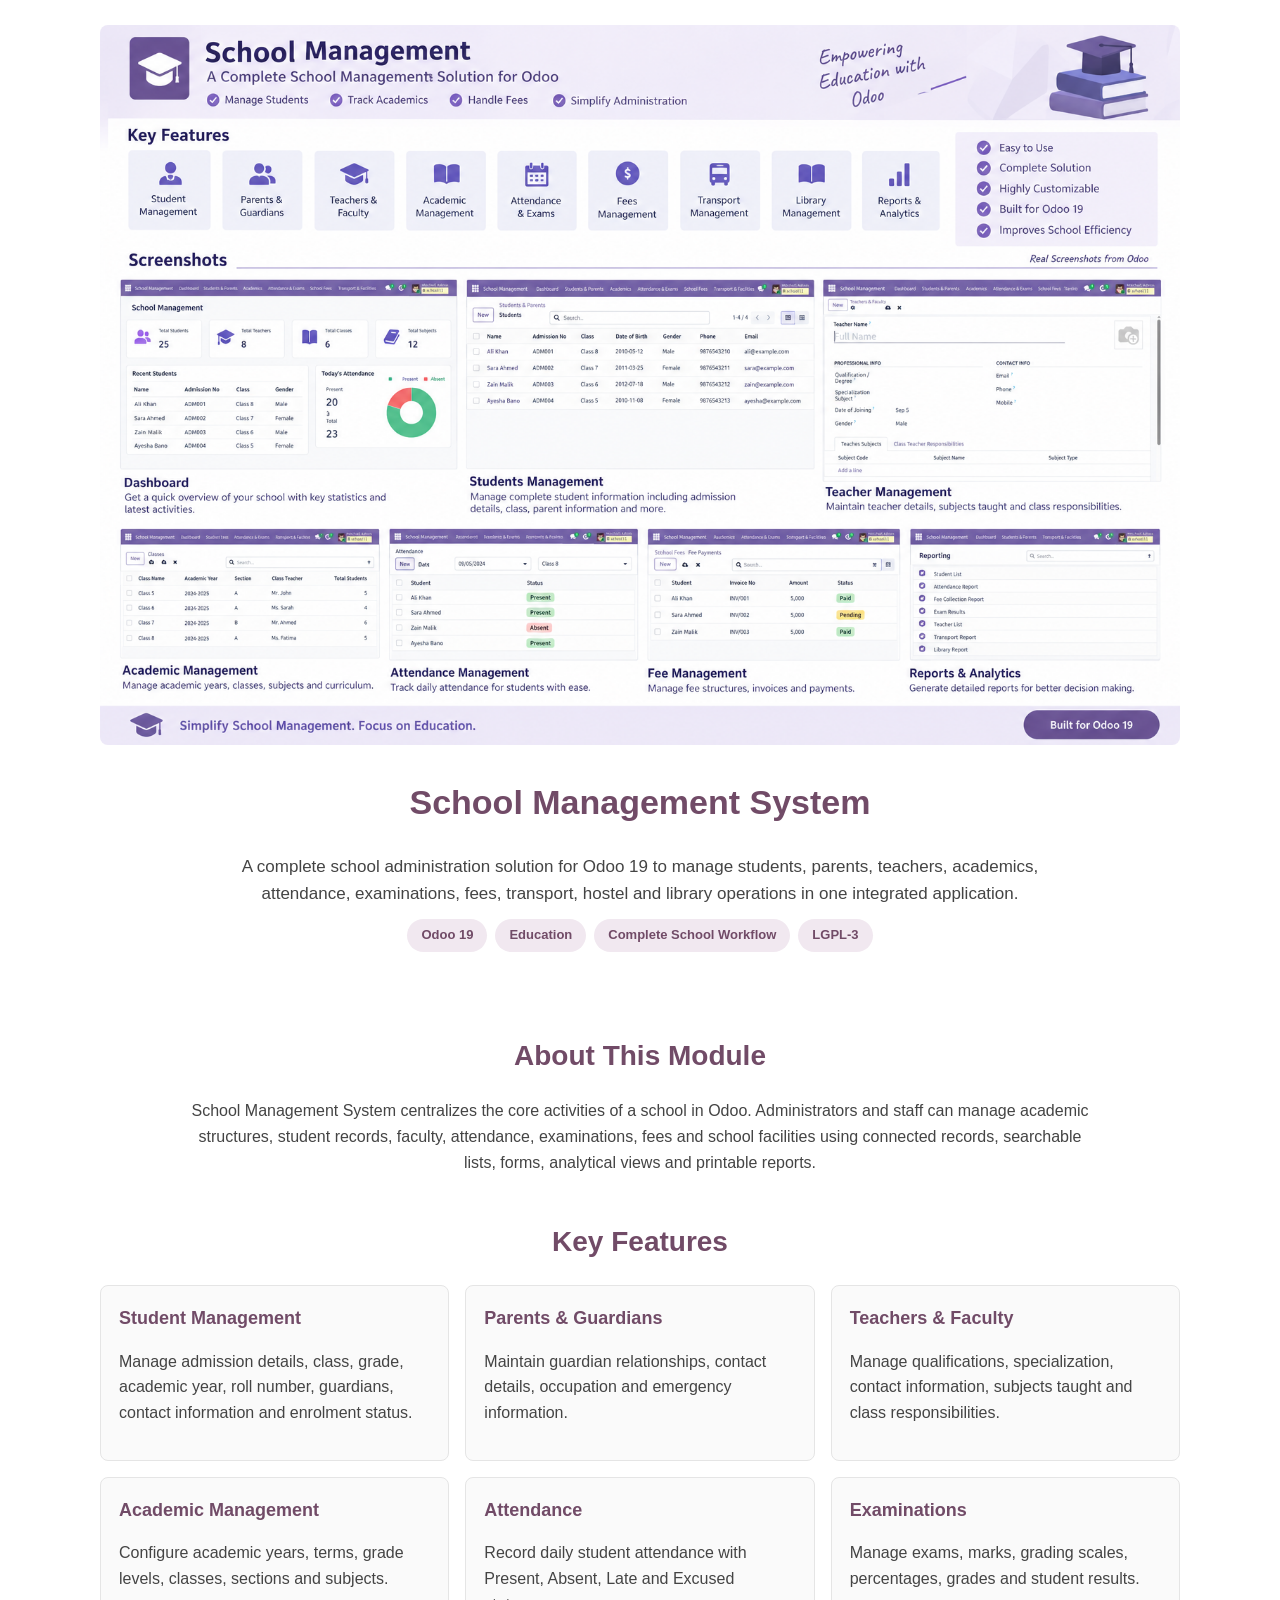
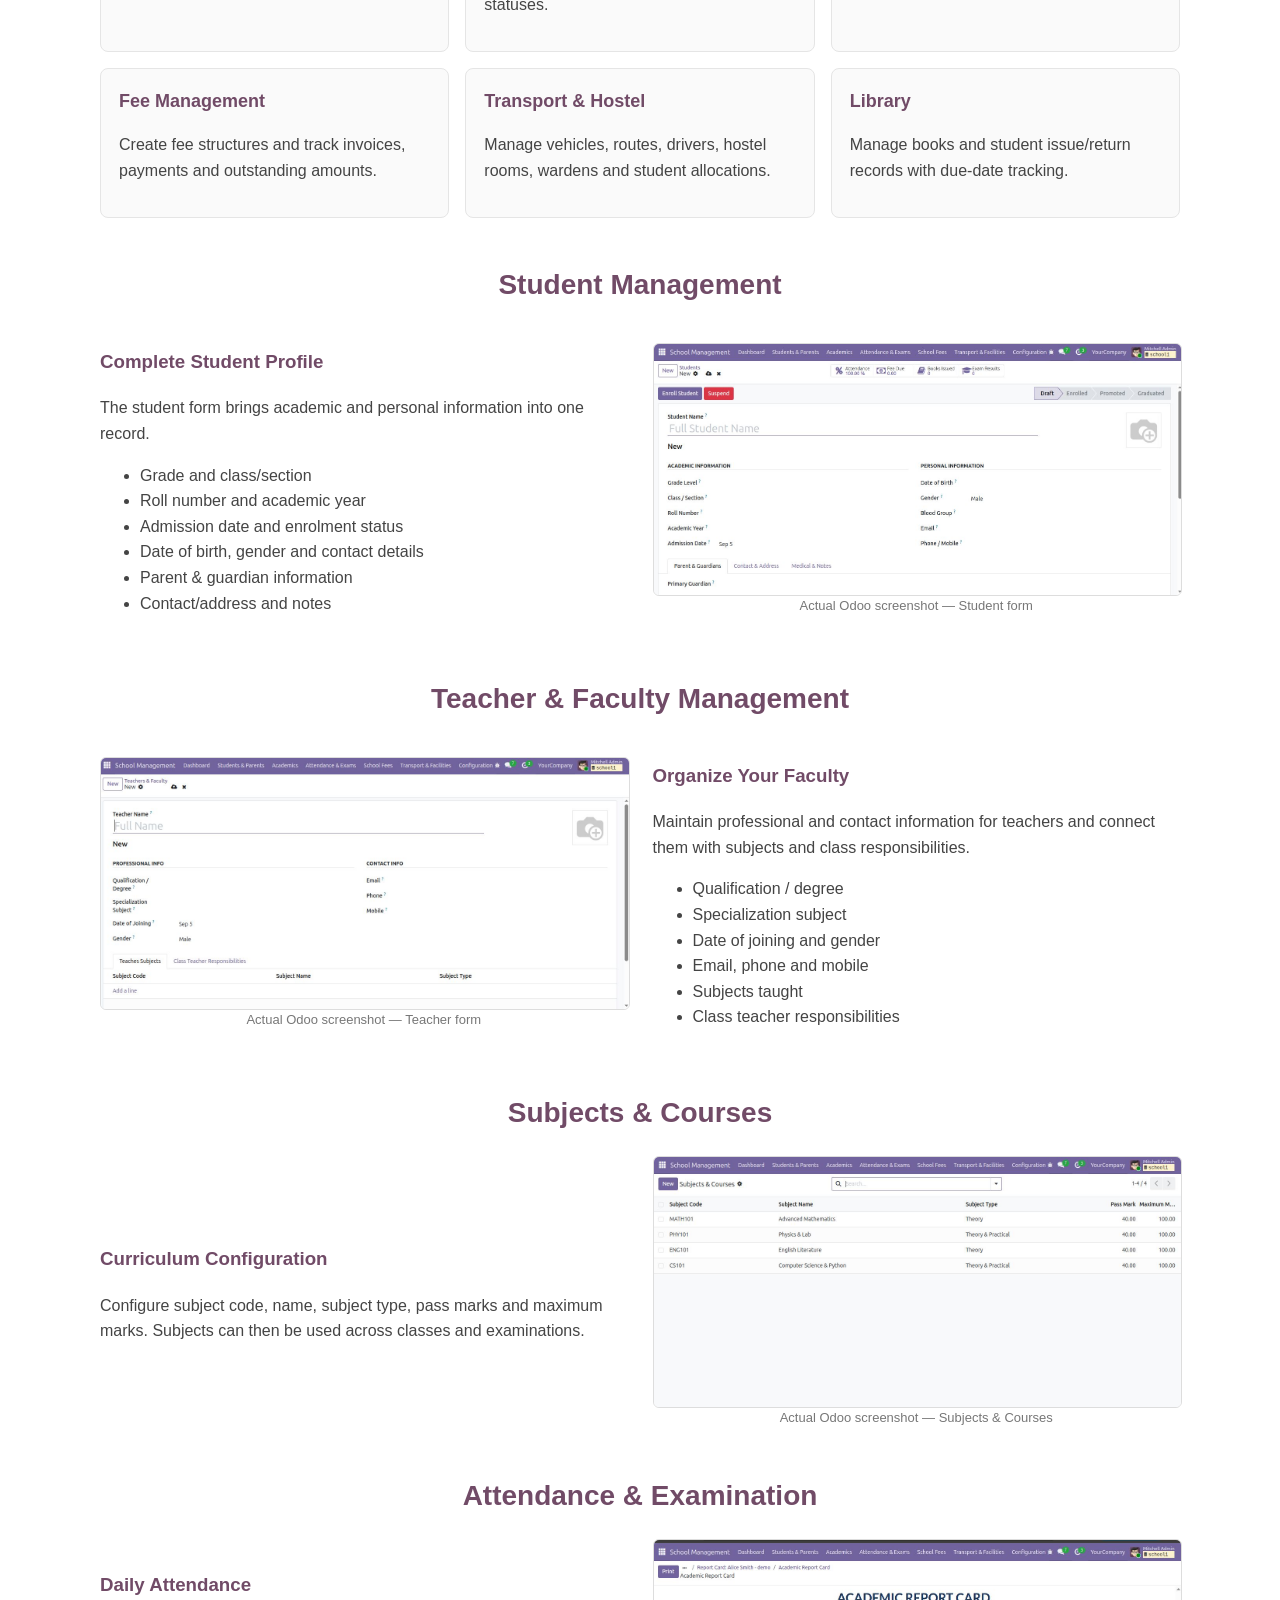
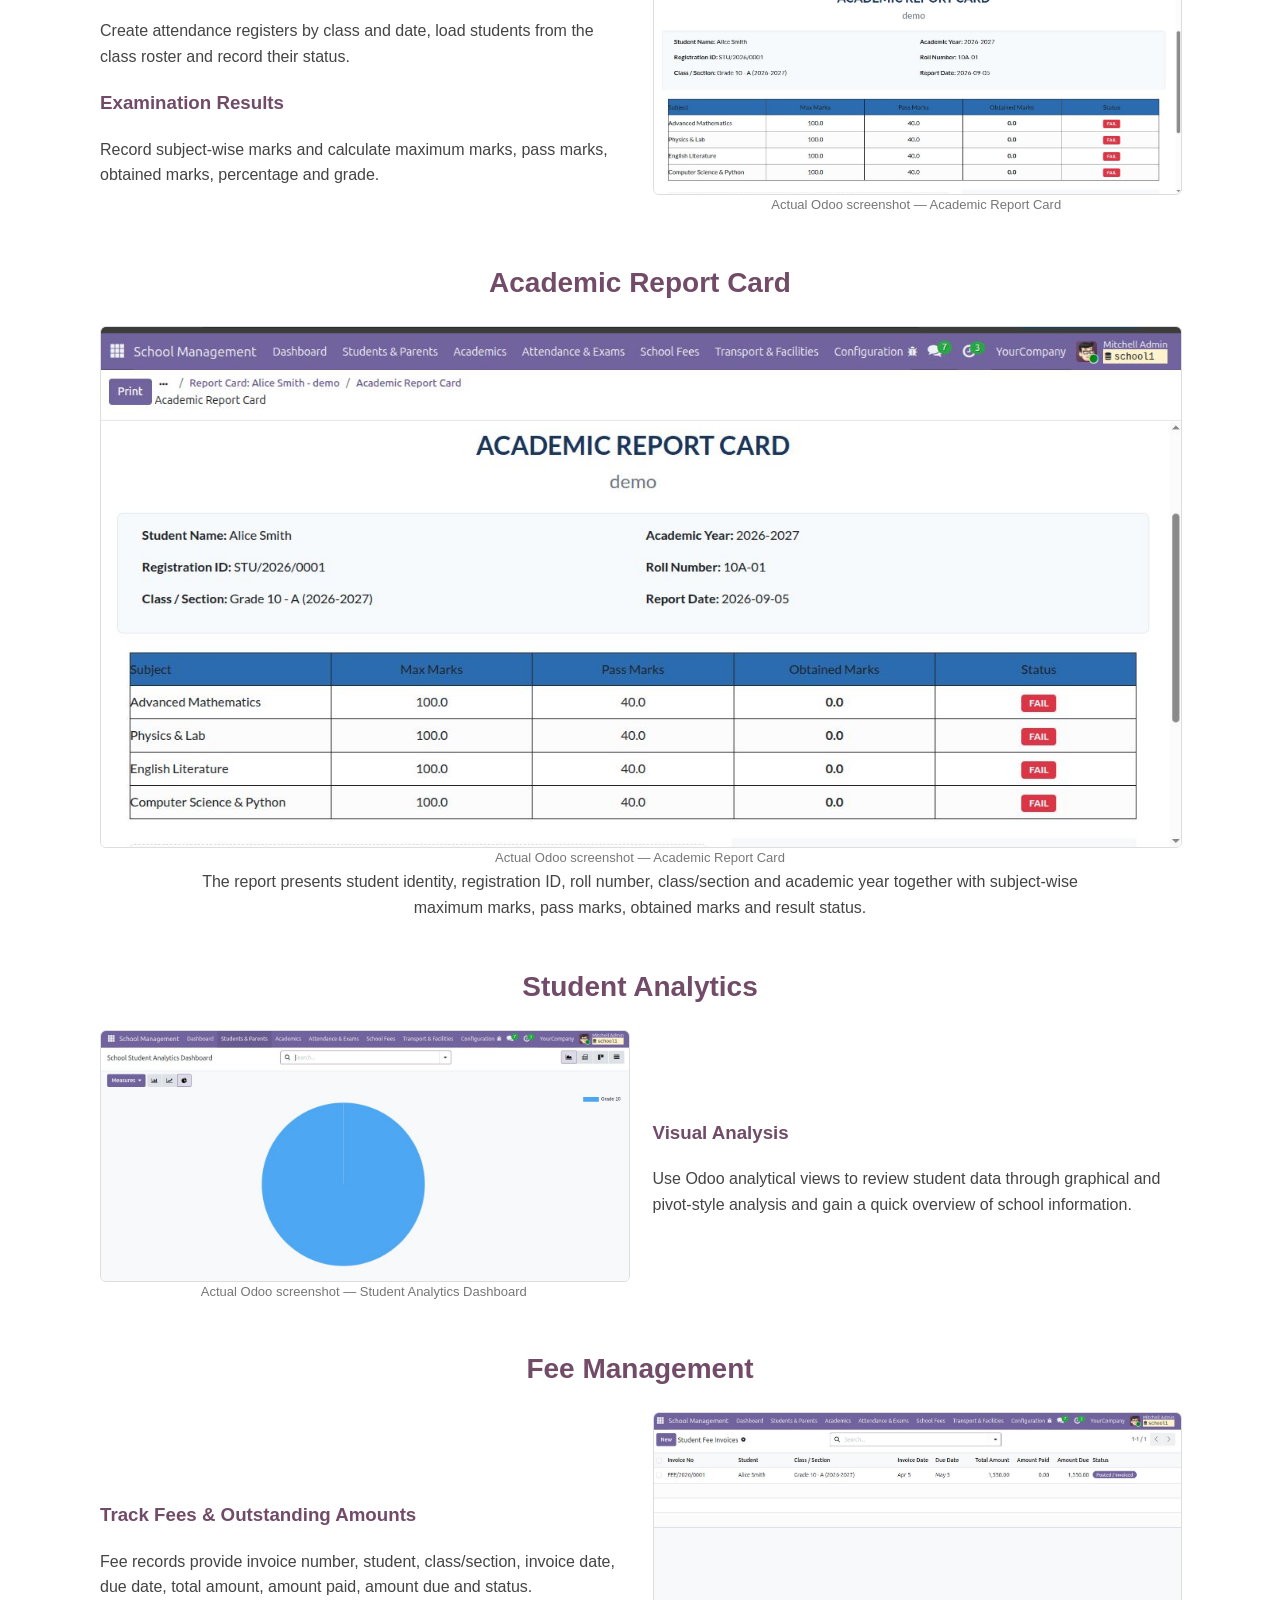
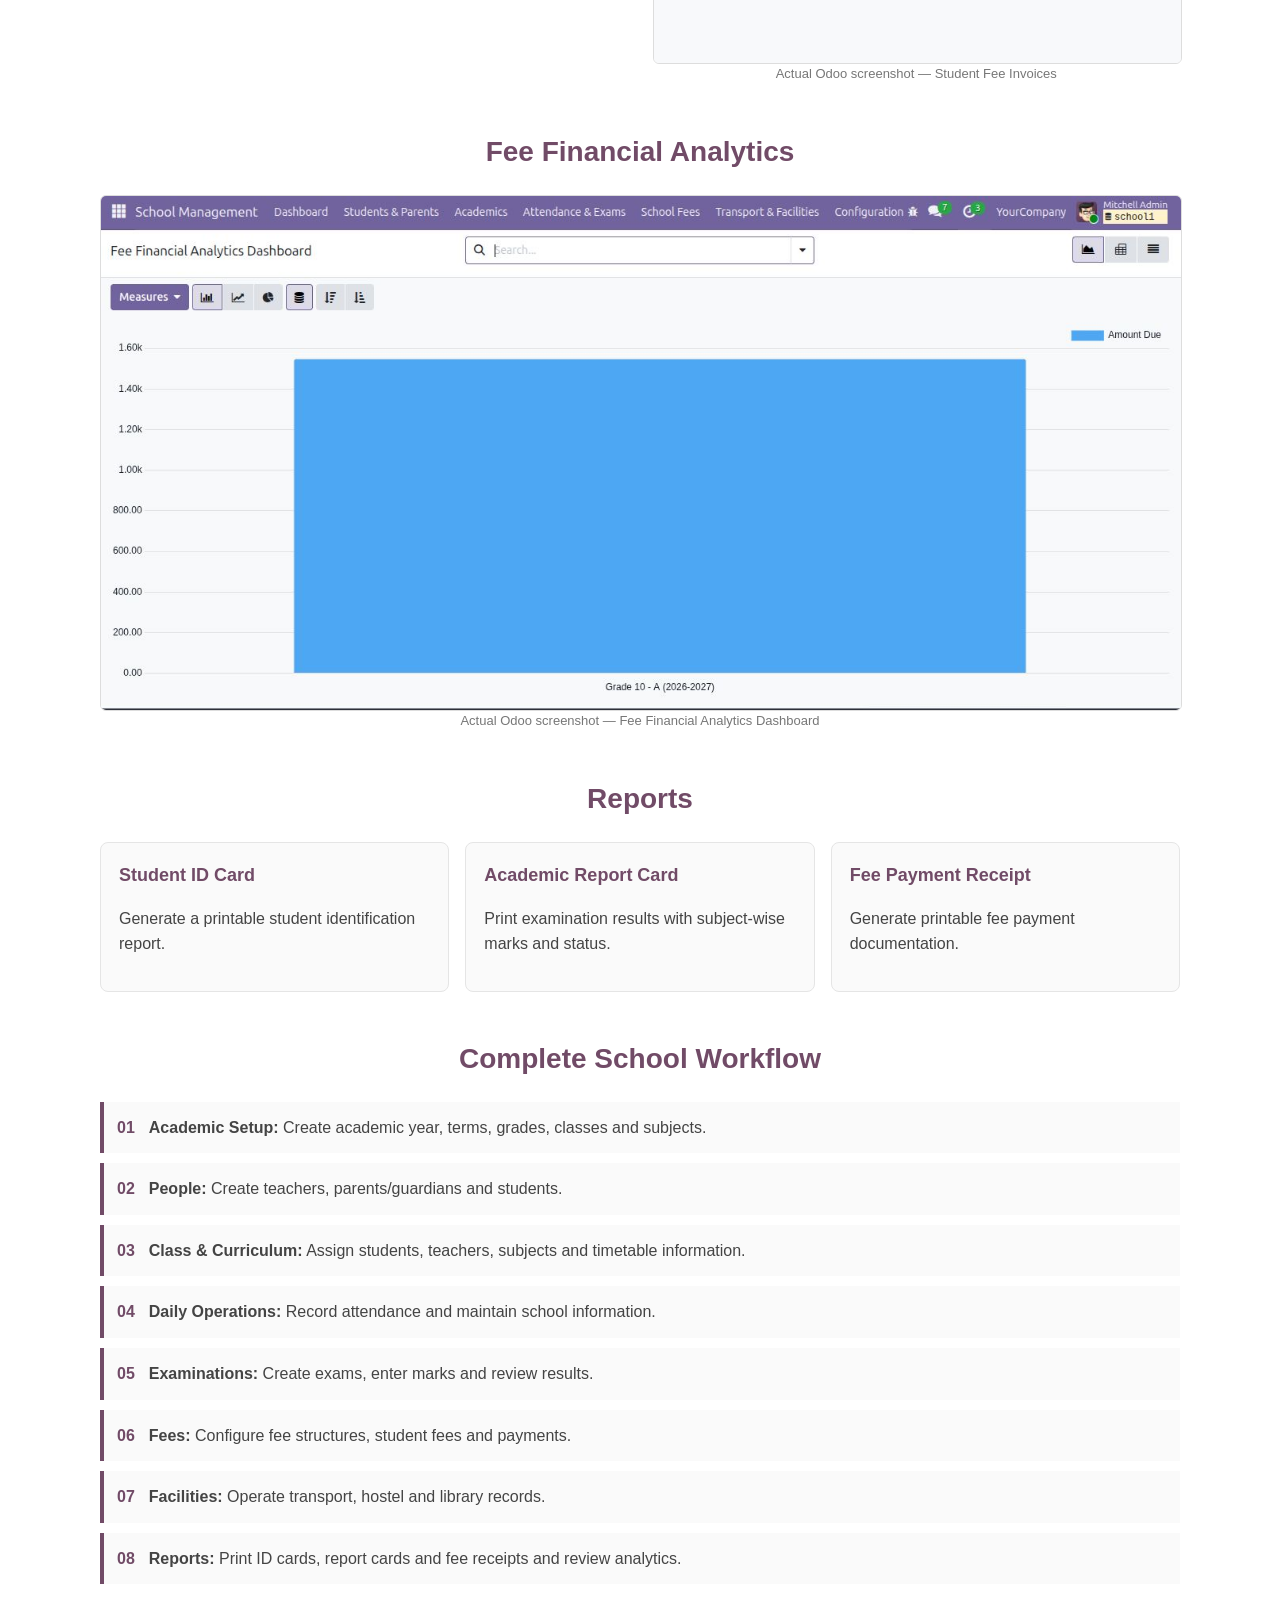
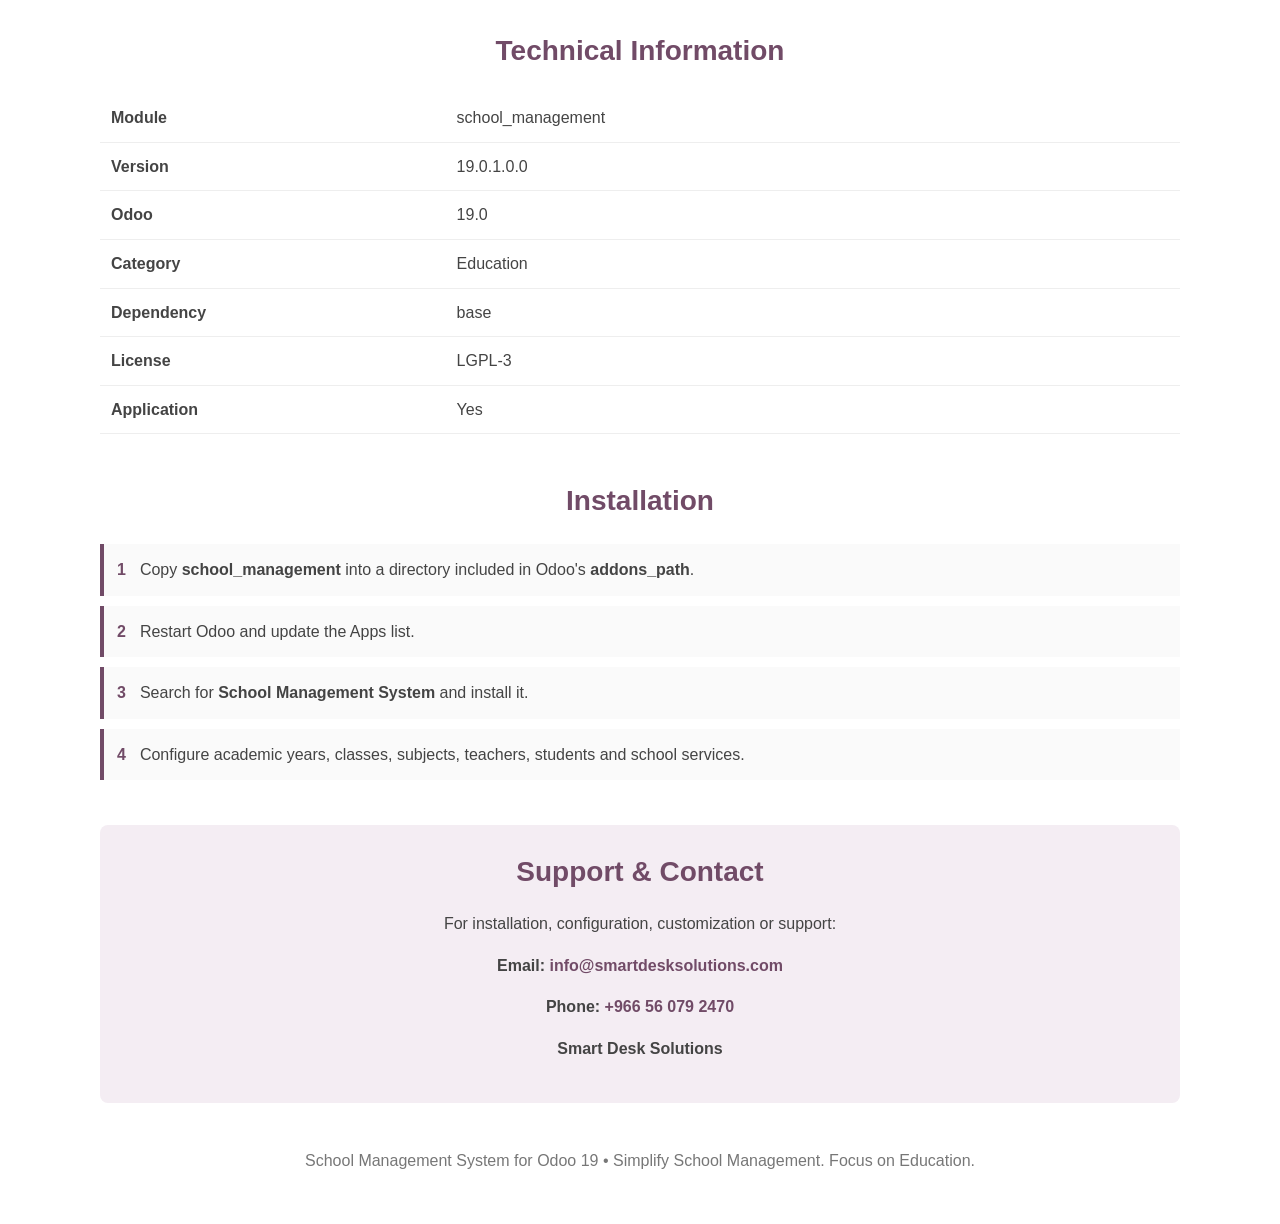
==== sds_school_management/static/description/index.html @ eb0928c5 "Add School Management module for Odoo 19" ====
<!DOCTYPE html>
<html>

<head>
    <meta charset="UTF-8">
    <meta name="viewport" content="width=device-width,initial-scale=1">
    <title>School Management System | Odoo 19</title>
    <style>
        body {
            margin: 0;
            background: #fff;
            color: #444;
            font-family: Arial, sans-serif;
            line-height: 1.6
        }

        .page {
            max-width: 1080px;
            margin: auto;
            padding: 0 18px
        }

        .hero {
            text-align: center;
            padding: 25px 0
        }

        .hero img {
            width: 100%;
            border-radius: 8px
        }

        .hero h1,
        h2,
        h3 {
            color: #714b67
        }

        .hero h1 {
            font-size: 34px
        }

        .hero p {
            font-size: 17px;
            max-width: 850px;
            margin: auto
        }

        .badge {
            display: inline-block;
            background: #f1e8f0;
            color: #714b67;
            padding: 6px 14px;
            border-radius: 20px;
            margin: 12px 4px;
            font-weight: bold;
            font-size: 13px
        }

        h2 {
            text-align: center;
            font-size: 28px;
            margin: 45px 0 20px
        }

        .intro {
            text-align: center;
            max-width: 900px;
            margin: auto
        }

        .grid {
            display: grid;
            grid-template-columns: repeat(3, 1fr);
            gap: 16px
        }

        .card {
            background: #fafafa;
            border: 1px solid #e5e5e5;
            border-radius: 8px;
            padding: 18px
        }

        .card h3 {
            font-size: 18px;
            margin: 0 0 6px
        }

        .two {
            display: grid;
            grid-template-columns: 1fr 1fr;
            gap: 25px;
            align-items: center
        }

        .shot {
            width: 100%;
            border: 1px solid #ddd;
            border-radius: 6px;
            display: block
        }

        .caption {
            text-align: center;
            color: #777;
            font-size: 13px
        }

        .step {
            display: flex;
            gap: 14px;
            background: #fafafa;
            border-left: 4px solid #714b67;
            padding: 13px;
            margin: 10px 0
        }

        .num {
            color: #714b67;
            font-weight: bold
        }

        table {
            width: 100%;
            border-collapse: collapse
        }

        td {
            padding: 11px;
            border-bottom: 1px solid #eee
        }

        td:first-child {
            font-weight: bold;
            width: 32%
        }

        .contact {
            background: #f4edf3;
            text-align: center;
            border-radius: 8px;
            padding: 25px;
            margin: 45px 0
        }

        .contact a {
            color: #714b67;
            font-weight: bold;
            text-decoration: none
        }

        @media(max-width:750px) {

            .grid,
            .two {
                grid-template-columns: 1fr
            }
        }
    </style>
</head>

<body>
    <div class="page">

        <div class="hero">
            <img src="banner.png" alt="School Management System">
            <h1>School Management System</h1>
            <p>A complete school administration solution for Odoo 19 to manage students, parents, teachers, academics,
                attendance, examinations, fees, transport, hostel and library operations in one integrated application.
            </p>
            <span class="badge">Odoo 19</span><span class="badge">Education</span><span class="badge">Complete School
                Workflow</span><span class="badge">LGPL-3</span>
        </div>

        <h2>About This Module</h2>
        <p class="intro">School Management System centralizes the core activities of a school in Odoo. Administrators
            and staff can manage academic structures, student records, faculty, attendance, examinations, fees and
            school facilities using connected records, searchable lists, forms, analytical views and printable reports.
        </p>

        <h2>Key Features</h2>
        <div class="grid">
            <div class="card">
                <h3>Student Management</h3>
                <p>Manage admission details, class, grade, academic year, roll number, guardians, contact information
                    and enrolment status.</p>
            </div>
            <div class="card">
                <h3>Parents & Guardians</h3>
                <p>Maintain guardian relationships, contact details, occupation and emergency information.</p>
            </div>
            <div class="card">
                <h3>Teachers & Faculty</h3>
                <p>Manage qualifications, specialization, contact information, subjects taught and class
                    responsibilities.</p>
            </div>
            <div class="card">
                <h3>Academic Management</h3>
                <p>Configure academic years, terms, grade levels, classes, sections and subjects.</p>
            </div>
            <div class="card">
                <h3>Attendance</h3>
                <p>Record daily student attendance with Present, Absent, Late and Excused statuses.</p>
            </div>
            <div class="card">
                <h3>Examinations</h3>
                <p>Manage exams, marks, grading scales, percentages, grades and student results.</p>
            </div>
            <div class="card">
                <h3>Fee Management</h3>
                <p>Create fee structures and track invoices, payments and outstanding amounts.</p>
            </div>
            <div class="card">
                <h3>Transport & Hostel</h3>
                <p>Manage vehicles, routes, drivers, hostel rooms, wardens and student allocations.</p>
            </div>
            <div class="card">
                <h3>Library</h3>
                <p>Manage books and student issue/return records with due-date tracking.</p>
            </div>
        </div>

        <h2>Student Management</h2>
        <div class="two">
            <div>
                <h3>Complete Student Profile</h3>
                <p>The student form brings academic and personal information into one record.</p>
                <ul>
                    <li>Grade and class/section</li>
                    <li>Roll number and academic year</li>
                    <li>Admission date and enrolment status</li>
                    <li>Date of birth, gender and contact details</li>
                    <li>Parent & guardian information</li>
                    <li>Contact/address and notes</li>
                </ul>
            </div>
            <div><img class="shot" src="images/student_form.png">
                <div class="caption">Actual Odoo screenshot — Student form</div>
            </div>
        </div>

        <h2>Teacher & Faculty Management</h2>
        <div class="two">
            <div><img class="shot" src="images/teacher_form.png">
                <div class="caption">Actual Odoo screenshot — Teacher form</div>
            </div>
            <div>
                <h3>Organize Your Faculty</h3>
                <p>Maintain professional and contact information for teachers and connect them with subjects and class
                    responsibilities.</p>
                <ul>
                    <li>Qualification / degree</li>
                    <li>Specialization subject</li>
                    <li>Date of joining and gender</li>
                    <li>Email, phone and mobile</li>
                    <li>Subjects taught</li>
                    <li>Class teacher responsibilities</li>
                </ul>
            </div>
        </div>

        <h2>Subjects & Courses</h2>
        <div class="two">
            <div>
                <h3>Curriculum Configuration</h3>
                <p>Configure subject code, name, subject type, pass marks and maximum marks. Subjects can then be used
                    across classes and examinations.</p>
            </div>
            <div><img class="shot" src="images/subjects.png">
                <div class="caption">Actual Odoo screenshot — Subjects & Courses</div>
            </div>
        </div>

        <h2>Attendance & Examination</h2>
        <div class="two">
            <div>
                <h3>Daily Attendance</h3>
                <p>Create attendance registers by class and date, load students from the class roster and record their
                    status.</p>
                <h3>Examination Results</h3>
                <p>Record subject-wise marks and calculate maximum marks, pass marks, obtained marks, percentage and
                    grade.</p>
            </div>
            <div><img class="shot" src="images/academic_report.png">
                <div class="caption">Actual Odoo screenshot — Academic Report Card</div>
            </div>
        </div>

        <h2>Academic Report Card</h2><img class="shot" src="images/report_card.png">
        <div class="caption">Actual Odoo screenshot — Academic Report Card</div>
        <p class="intro">The report presents student identity, registration ID, roll number, class/section and academic
            year together with subject-wise maximum marks, pass marks, obtained marks and result status.</p>

        <h2>Student Analytics</h2>
        <div class="two">
            <div><img class="shot" src="images/analytics.png">
                <div class="caption">Actual Odoo screenshot — Student Analytics Dashboard</div>
            </div>
            <div>
                <h3>Visual Analysis</h3>
                <p>Use Odoo analytical views to review student data through graphical and pivot-style analysis and gain
                    a quick overview of school information.</p>
            </div>
        </div>

        <h2>Fee Management</h2>
        <div class="two">
            <div>
                <h3>Track Fees & Outstanding Amounts</h3>
                <p>Fee records provide invoice number, student, class/section, invoice date, due date, total amount,
                    amount paid, amount due and status.</p>
            </div>
            <div><img class="shot" src="images/fee_statement.png">
                <div class="caption">Actual Odoo screenshot — Student Fee Invoices</div>
            </div>
        </div>

        <h2>Fee Financial Analytics</h2><img class="shot" src="images/fee_dashboard.png">
        <div class="caption">Actual Odoo screenshot — Fee Financial Analytics Dashboard</div>

        <h2>Reports</h2>
        <div class="grid">
            <div class="card">
                <h3>Student ID Card</h3>
                <p>Generate a printable student identification report.</p>
            </div>
            <div class="card">
                <h3>Academic Report Card</h3>
                <p>Print examination results with subject-wise marks and status.</p>
            </div>
            <div class="card">
                <h3>Fee Payment Receipt</h3>
                <p>Generate printable fee payment documentation.</p>
            </div>
        </div>

        <h2>Complete School Workflow</h2>
        <div class="step"><span class="num">01</span>
            <div><b>Academic Setup:</b> Create academic year, terms, grades, classes and subjects.</div>
        </div>
        <div class="step"><span class="num">02</span>
            <div><b>People:</b> Create teachers, parents/guardians and students.</div>
        </div>
        <div class="step"><span class="num">03</span>
            <div><b>Class & Curriculum:</b> Assign students, teachers, subjects and timetable information.</div>
        </div>
        <div class="step"><span class="num">04</span>
            <div><b>Daily Operations:</b> Record attendance and maintain school information.</div>
        </div>
        <div class="step"><span class="num">05</span>
            <div><b>Examinations:</b> Create exams, enter marks and review results.</div>
        </div>
        <div class="step"><span class="num">06</span>
            <div><b>Fees:</b> Configure fee structures, student fees and payments.</div>
        </div>
        <div class="step"><span class="num">07</span>
            <div><b>Facilities:</b> Operate transport, hostel and library records.</div>
        </div>
        <div class="step"><span class="num">08</span>
            <div><b>Reports:</b> Print ID cards, report cards and fee receipts and review analytics.</div>
        </div>

        <h2>Technical Information</h2>
        <table>
            <tr>
                <td>Module</td>
                <td>school_management</td>
            </tr>
            <tr>
                <td>Version</td>
                <td>19.0.1.0.0</td>
            </tr>
            <tr>
                <td>Odoo</td>
                <td>19.0</td>
            </tr>
            <tr>
                <td>Category</td>
                <td>Education</td>
            </tr>
            <tr>
                <td>Dependency</td>
                <td>base</td>
            </tr>
            <tr>
                <td>License</td>
                <td>LGPL-3</td>
            </tr>
            <tr>
                <td>Application</td>
                <td>Yes</td>
            </tr>
        </table>

        <h2>Installation</h2>
        <div class="step"><span class="num">1</span>
            <div>Copy <b>school_management</b> into a directory included in Odoo's <b>addons_path</b>.</div>
        </div>
        <div class="step"><span class="num">2</span>
            <div>Restart Odoo and update the Apps list.</div>
        </div>
        <div class="step"><span class="num">3</span>
            <div>Search for <b>School Management System</b> and install it.</div>
        </div>
        <div class="step"><span class="num">4</span>
            <div>Configure academic years, classes, subjects, teachers, students and school services.</div>
        </div>

        <div class="contact">
            <h2 style="margin:0 0 10px">Support & Contact</h2>
            <p>For installation, configuration, customization or support:</p>
            <p><b>Email:</b> <a href="mailto:info@smartdesksolutions.com">info@smartdesksolutions.com</a></p>
            <p><b>Phone:</b> <a href="tel:+966560792470">+966 56 079 2470</a></p>
            <p><b>Smart Desk Solutions</b></p>
        </div>
        <p style="text-align:center;color:#777;padding-bottom:35px">School Management System for Odoo 19 • Simplify
            School Management. Focus on Education.</p>
    </div>
</body>

</html>
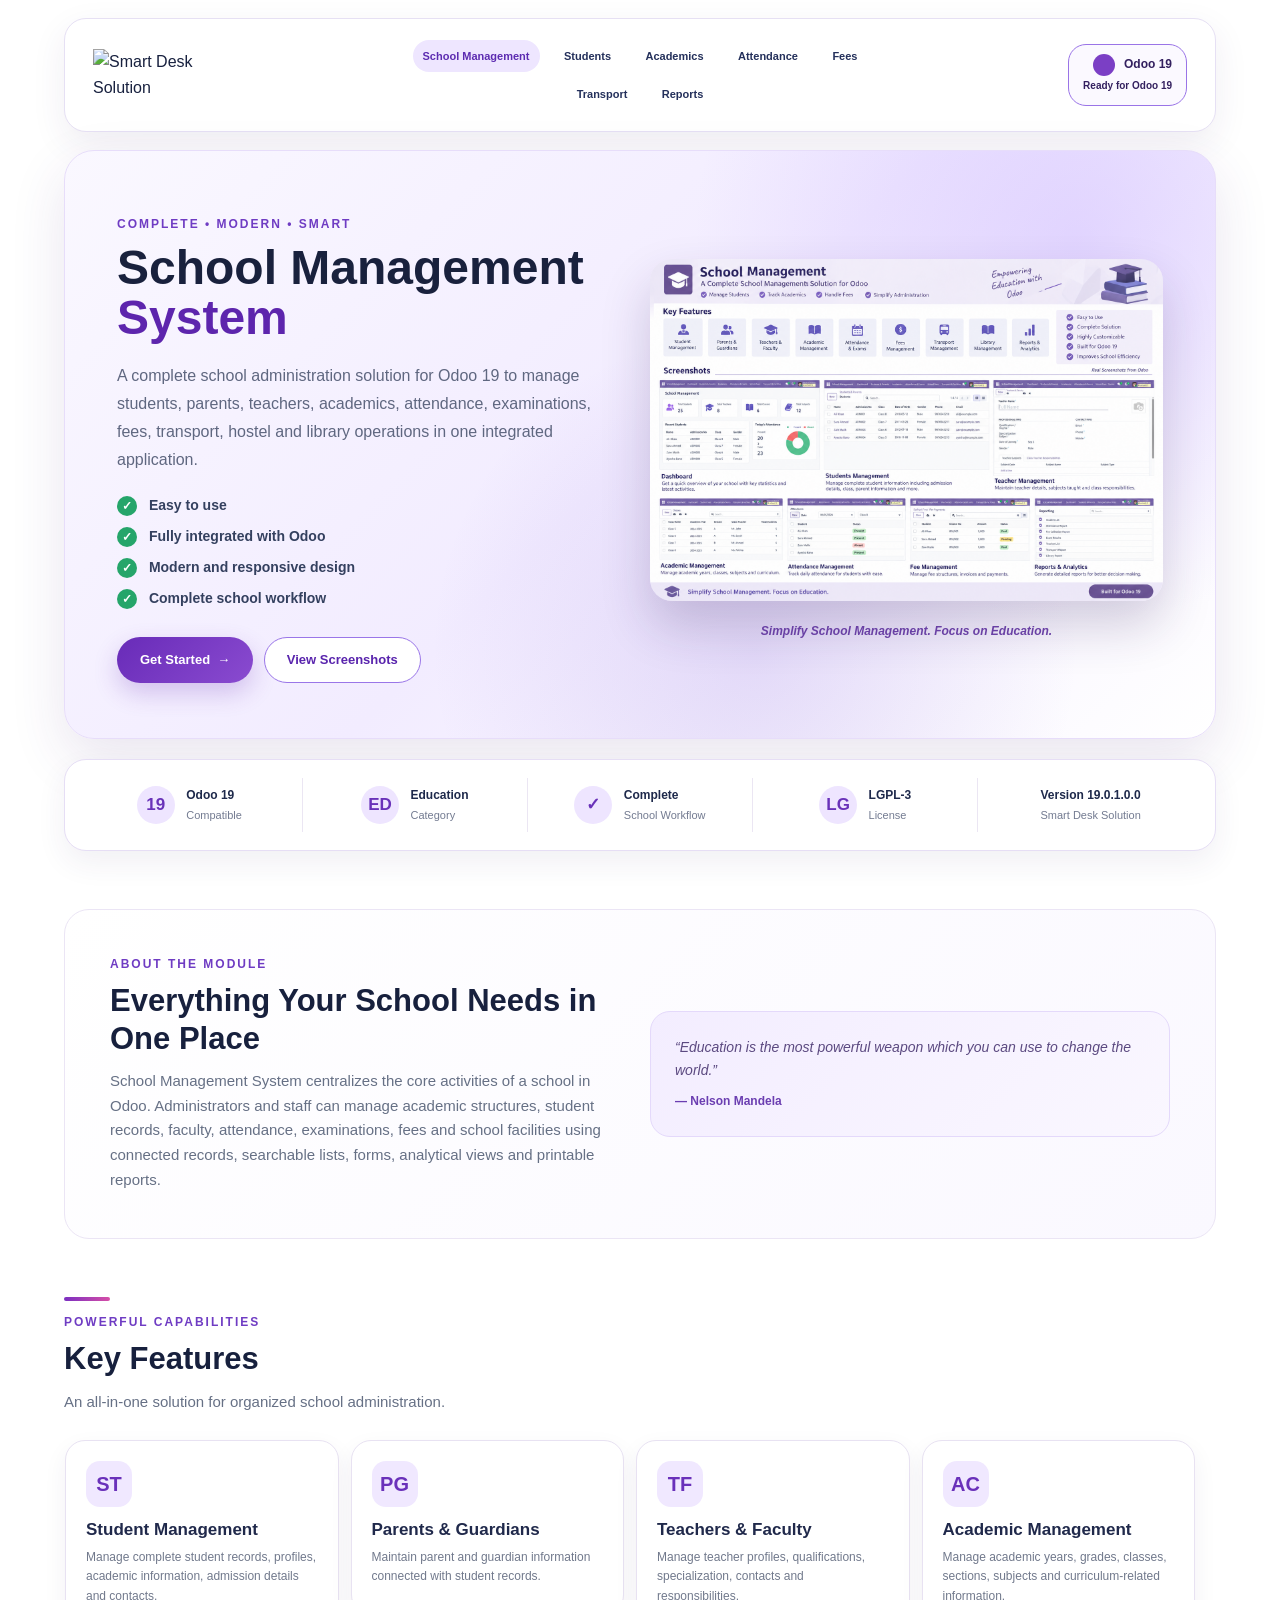
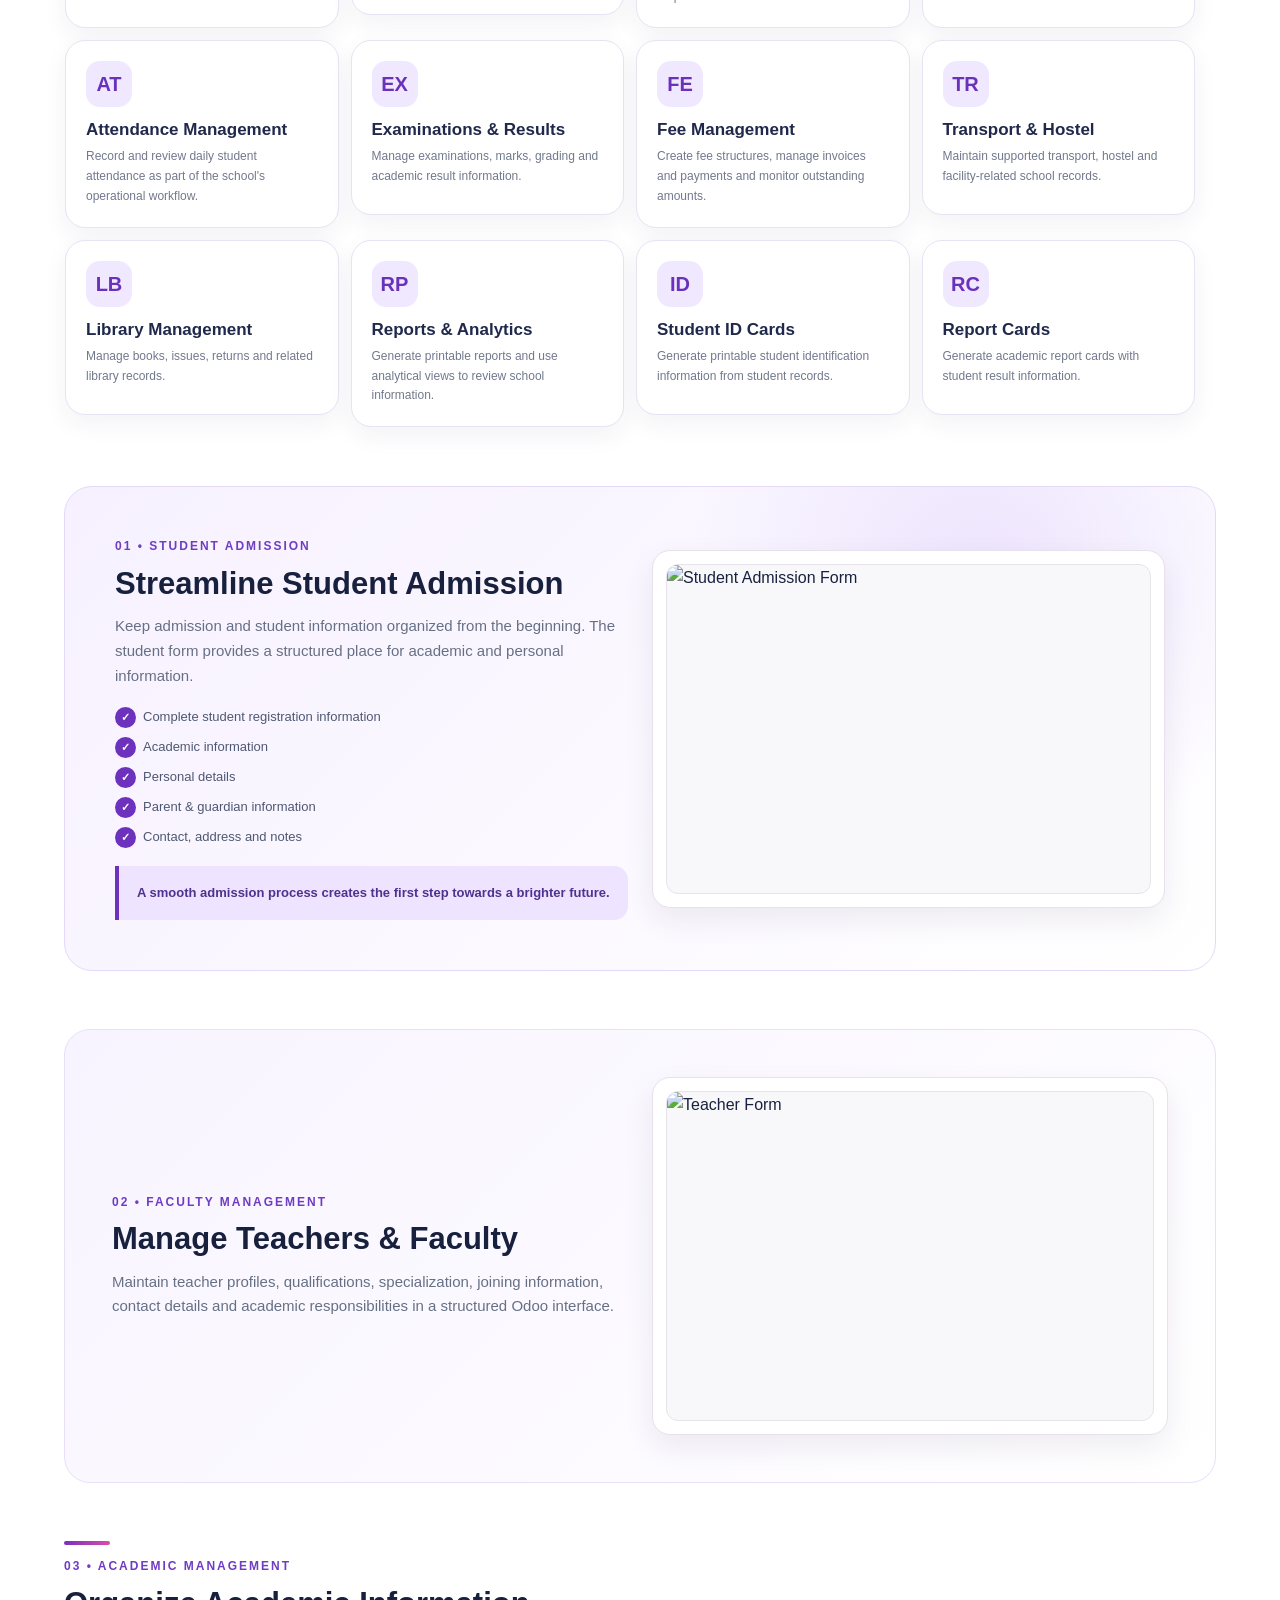
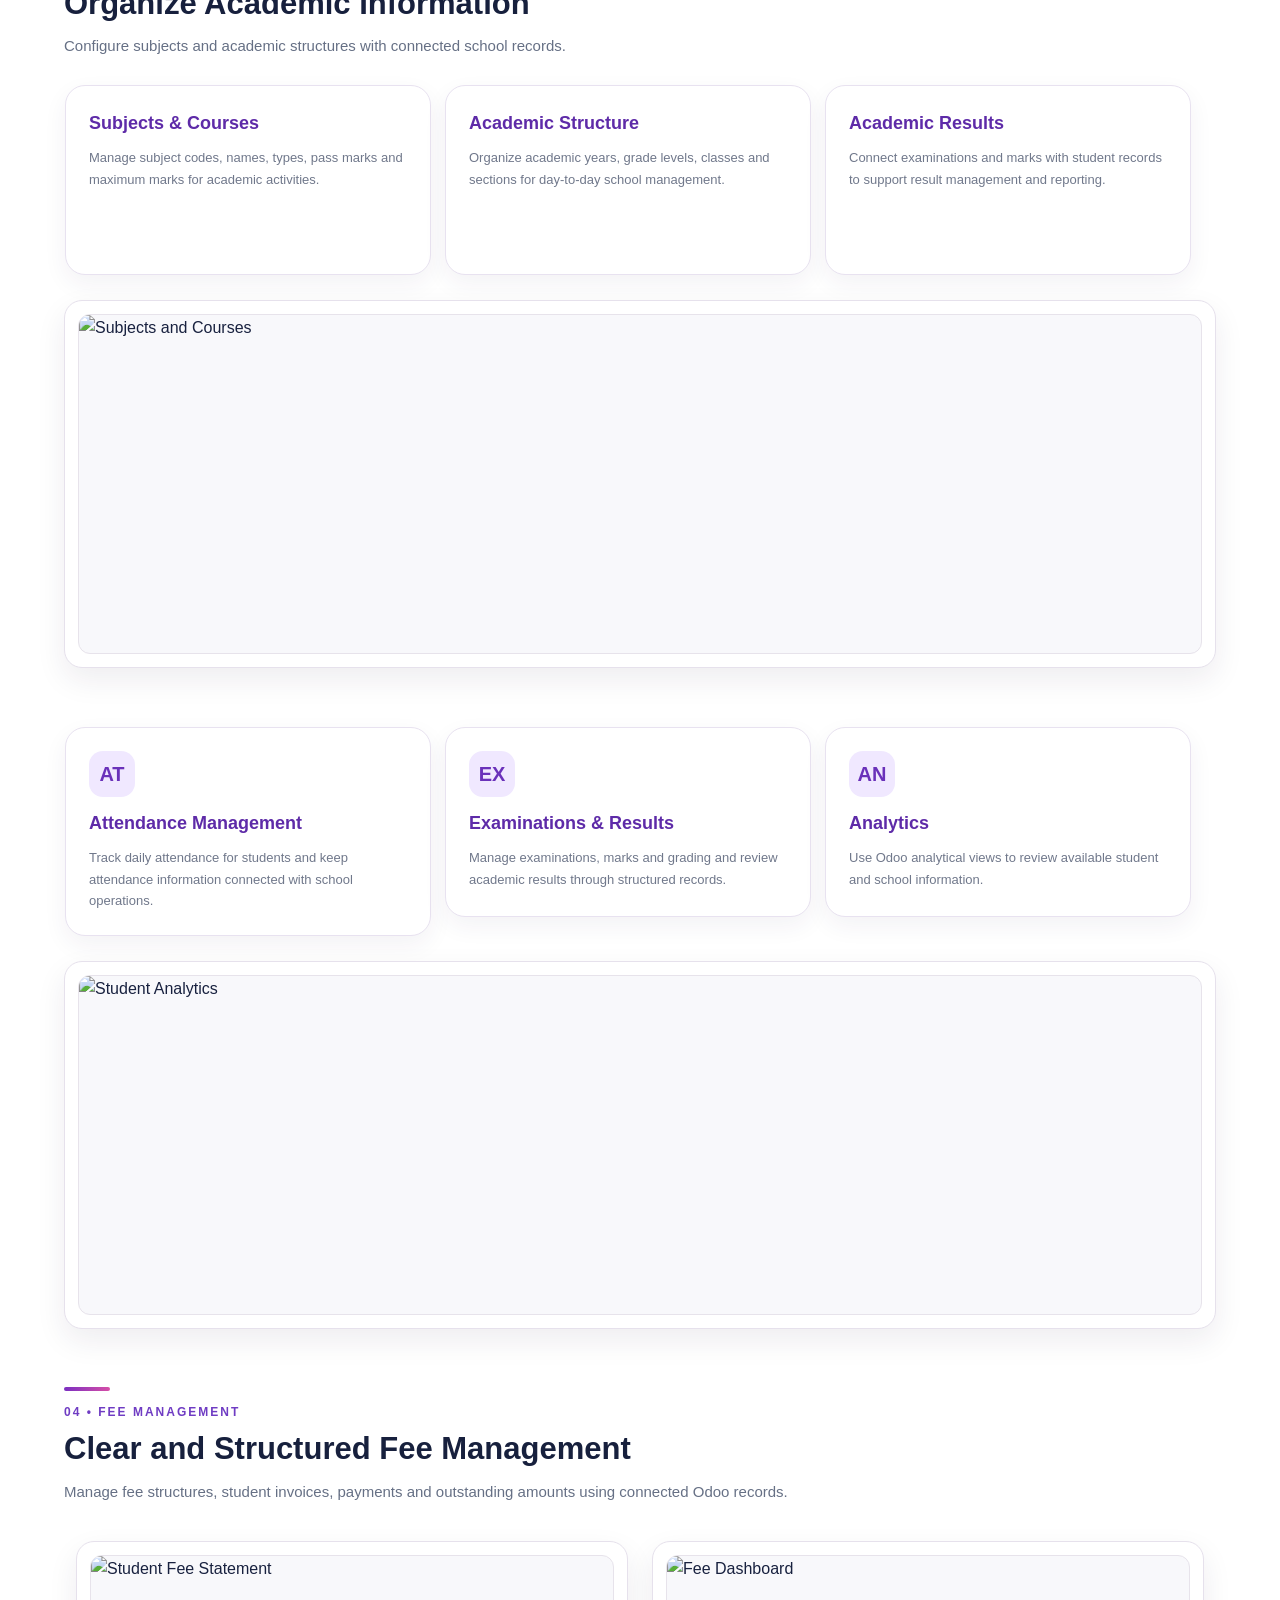
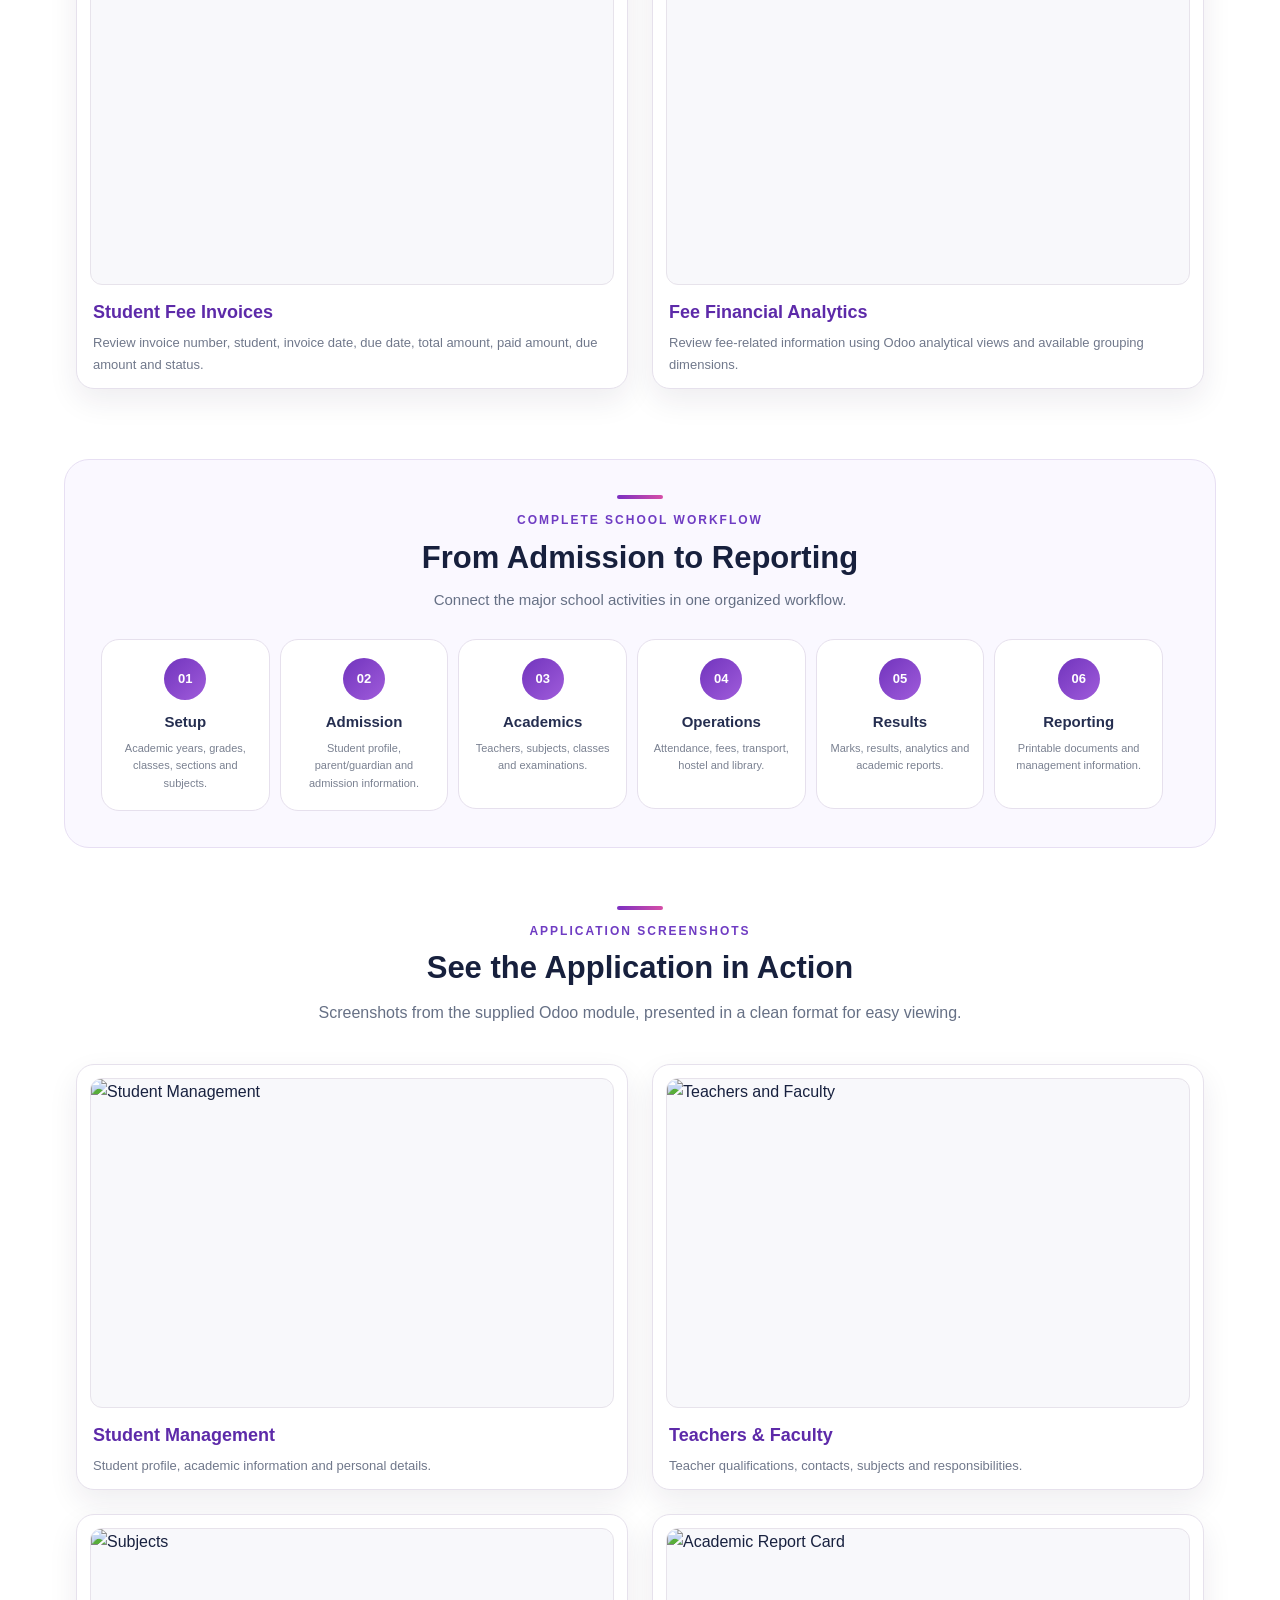
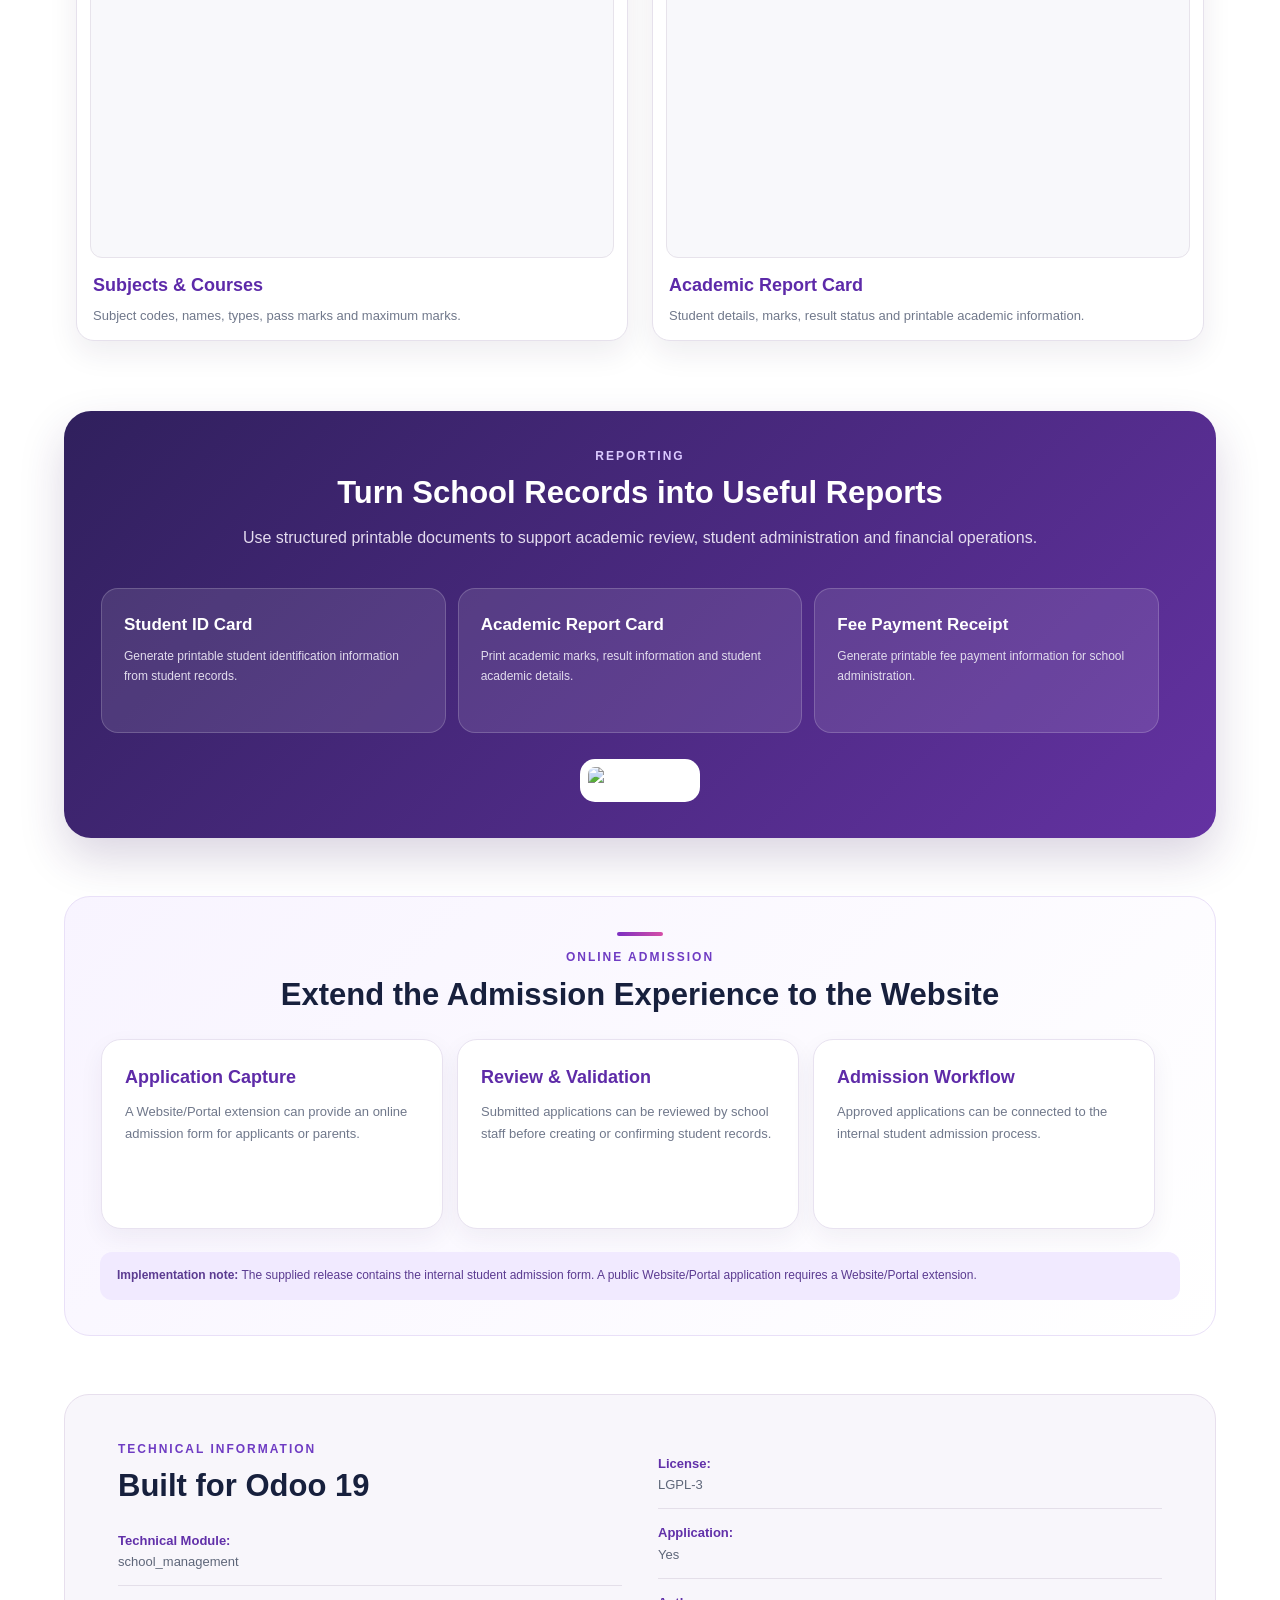
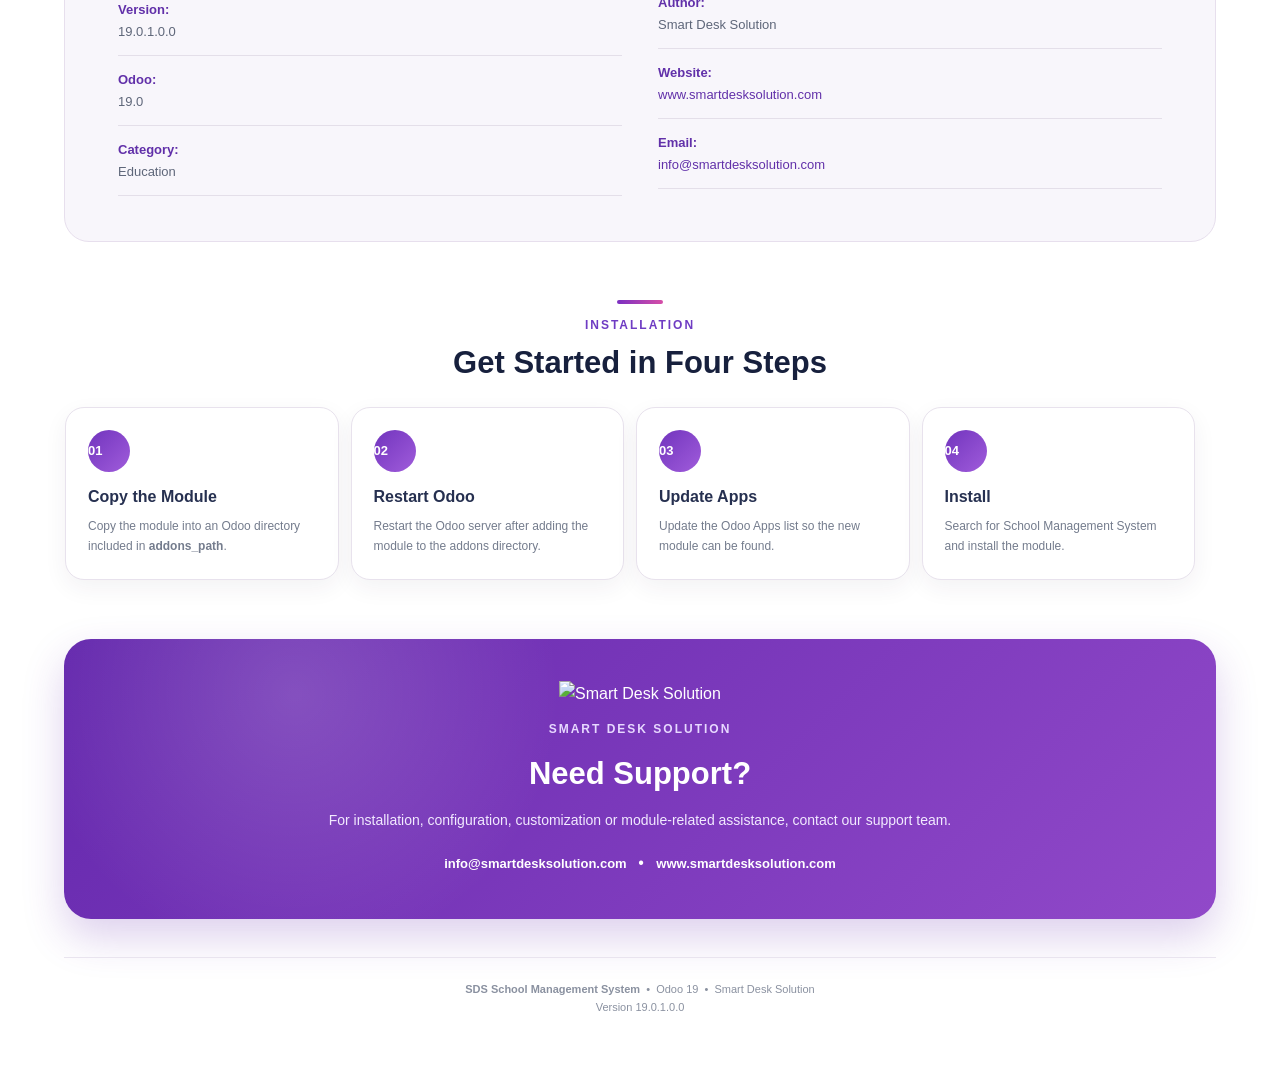
==== commit 6f5d35b7: "Update Odoo 19 Apps Store documentation" ====
--- a/sds_school_management/static/description/index.html
+++ b/sds_school_management/static/description/index.html
@@ -1,422 +1,2001 @@
 <!DOCTYPE html>
-<html>
+<html lang="en">
 
 <head>
     <meta charset="UTF-8">
-    <meta name="viewport" content="width=device-width,initial-scale=1">
-    <title>School Management System | Odoo 19</title>
+    <meta name="viewport" content="width=device-width, initial-scale=1.0">
+    <title>SDS School Management System | Odoo 19</title>
+
     <style>
+        /* =========================================================
+           SDS SCHOOL MANAGEMENT SYSTEM
+           ODOO 19 APP STORE DOCUMENTATION
+           ========================================================= */
+
+        * {
+            box-sizing: border-box;
+        }
+
+        html {
+            scroll-behavior: smooth;
+        }
+
         body {
             margin: 0;
-            background: #fff;
-            color: #444;
-            font-family: Arial, sans-serif;
-            line-height: 1.6
-        }
-
-        .page {
-            max-width: 1080px;
-            margin: auto;
-            padding: 0 18px
-        }
-
-        .hero {
+            padding: 0;
+            background: #ffffff;
+            color: #18213f;
+            font-family: Arial, Helvetica, sans-serif;
+            line-height: 1.65;
+        }
+
+        .sds-page {
+            max-width: 1180px;
+            margin: 0 auto;
+            padding: 18px 14px 50px;
+        }
+
+        .sds-page img {
+            max-width: 100%;
+            height: auto;
+        }
+
+        .sds-page a {
+            text-decoration: none;
+        }
+
+        .sds-container {
+            width: 100%;
+        }
+
+        .sds-center {
             text-align: center;
-            padding: 25px 0
-        }
-
-        .hero img {
+        }
+
+        .sds-eyebrow {
+            margin: 0 0 8px;
+            color: #6f3cc3;
+            font-size: 12px;
+            font-weight: 800;
+            letter-spacing: 2px;
+            text-transform: uppercase;
+        }
+
+        .sds-title {
+            margin: 0;
+            color: #17203d;
+            font-size: 42px;
+            line-height: 1.12;
+            font-weight: 800;
+        }
+
+        .sds-section-title {
+            margin: 0 0 12px;
+            color: #17203d;
+            font-size: 31px;
+            line-height: 1.2;
+            font-weight: 800;
+        }
+
+        .sds-text {
+            margin: 0;
+            color: #667085;
+            font-size: 15px;
+        }
+
+        .sds-lead {
+            max-width: 850px;
+            margin: 0 auto;
+            color: #667085;
+            font-size: 16px;
+            line-height: 1.8;
+        }
+
+        .sds-section {
+            margin-top: 58px;
+        }
+
+        /* =========================
+           TOP HEADER
+           ========================= */
+
+        .sds-header {
+            padding: 14px 20px;
+            border: 1px solid #e6e0f4;
+            border-radius: 22px;
+            background: #ffffff;
+            box-shadow: 0 12px 35px rgba(62, 42, 100, 0.08);
+        }
+
+        .sds-header-table {
             width: 100%;
-            border-radius: 8px
-        }
-
-        .hero h1,
-        h2,
-        h3 {
-            color: #714b67
-        }
-
-        .hero h1 {
-            font-size: 34px
-        }
-
-        .hero p {
+            border-collapse: collapse;
+        }
+
+        .sds-header-table td {
+            vertical-align: middle;
+            padding: 4px 8px;
+        }
+
+        .sds-brand {
+            width: 25%;
+        }
+
+        .sds-brand img {
+            width: 155px;
+            max-height: 68px;
+            object-fit: contain;
+            display: block;
+        }
+
+        .sds-nav {
+            width: 50%;
+            text-align: center;
+        }
+
+        .sds-nav span {
+            display: inline-block;
+            margin: 3px 5px;
+            padding: 7px 10px;
+            color: #24305b;
+            font-size: 11px;
+            font-weight: 700;
+            border-radius: 18px;
+        }
+
+        .sds-nav .active {
+            color: #5c2bb1;
+            background: #eee6ff;
+        }
+
+        .sds-header-badge {
+            width: 25%;
+            text-align: right;
+        }
+
+        .sds-odoo-badge {
+            display: inline-block;
+            padding: 9px 14px;
+            border: 1px solid #9a74e7;
+            border-radius: 18px;
+            color: #33205f;
+            background: #fbf9ff;
+            font-size: 12px;
+            font-weight: 800;
+        }
+
+        .sds-odoo-dot {
+            display: inline-block;
+            width: 22px;
+            height: 22px;
+            margin-right: 6px;
+            vertical-align: middle;
+            border-radius: 50%;
+            background: #7b3fc5;
+        }
+
+        /* =========================
+           HERO
+           ========================= */
+
+        .sds-hero {
+            margin-top: 18px;
+            padding: 54px 42px 42px;
+            overflow: hidden;
+            border-radius: 30px;
+            background:
+                radial-gradient(circle at 88% 15%, rgba(164, 126, 255, 0.25), transparent 34%),
+                radial-gradient(circle at 60% 85%, rgba(118, 78, 213, 0.16), transparent 38%),
+                linear-gradient(135deg, #faf8ff 0%, #f2ecff 50%, #ffffff 100%);
+            border: 1px solid #e7ddfa;
+            box-shadow: 0 20px 55px rgba(73, 40, 126, 0.12);
+        }
+
+        .sds-hero-table {
+            width: 100%;
+            border-collapse: collapse;
+        }
+
+        .sds-hero-table td {
+            width: 50%;
+            vertical-align: middle;
+            padding: 10px;
+        }
+
+        .sds-hero-copy {
+            padding-right: 30px;
+        }
+
+        .sds-hero-title {
+            margin: 0 0 18px;
+            color: #19213d;
+            font-size: 48px;
+            line-height: 1.05;
+            font-weight: 850;
+        }
+
+        .sds-hero-title span {
+            color: #5d25ad;
+        }
+
+        .sds-hero-description {
+            margin: 0 0 20px;
+            color: #5f6780;
+            font-size: 16px;
+            line-height: 1.75;
+        }
+
+        .sds-check-list {
+            margin: 0 0 24px;
+            padding: 0;
+            list-style: none;
+        }
+
+        .sds-check-list li {
+            margin: 8px 0;
+            color: #34405f;
+            font-size: 14px;
+            font-weight: 600;
+        }
+
+        .sds-check {
+            display: inline-block;
+            width: 20px;
+            height: 20px;
+            margin-right: 8px;
+            text-align: center;
+            line-height: 20px;
+            border-radius: 50%;
+            background: #25a56a;
+            color: #ffffff;
+            font-size: 12px;
+            font-weight: 800;
+        }
+
+        .sds-button {
+            display: inline-block;
+            margin: 3px 6px 3px 0;
+            padding: 12px 23px;
+            border-radius: 28px;
+            background: linear-gradient(135deg, #682bb8, #8a4bd0);
+            color: #ffffff !important;
+            font-size: 13px;
+            font-weight: 800;
+            box-shadow: 0 10px 24px rgba(102, 42, 181, 0.24);
+        }
+
+        .sds-button-outline {
+            display: inline-block;
+            margin: 3px 0;
+            padding: 11px 22px;
+            border: 1px solid #9a76e8;
+            border-radius: 28px;
+            background: #ffffff;
+            color: #5924ad !important;
+            font-size: 13px;
+            font-weight: 800;
+        }
+
+        .sds-hero-image {
+            position: relative;
+            text-align: center;
+        }
+
+        .sds-hero-image img {
+            width: 100%;
+            max-width: 540px;
+            border-radius: 22px;
+            box-shadow: 0 25px 50px rgba(52, 31, 90, 0.20);
+        }
+
+        .sds-image-caption {
+            margin-top: 12px;
+            color: #6940a4;
+            font-size: 12px;
+            font-weight: 700;
+            font-style: italic;
+        }
+
+        /* =========================
+           INFO STRIP
+           ========================= */
+
+        .sds-info-strip {
+            margin-top: 20px;
+            padding: 18px 12px;
+            border: 1px solid #e6def5;
+            border-radius: 22px;
+            background: #ffffff;
+            box-shadow: 0 12px 30px rgba(62, 42, 100, 0.07);
+        }
+
+        .sds-info-table {
+            width: 100%;
+            border-collapse: collapse;
+        }
+
+        .sds-info-table td {
+            width: 20%;
+            padding: 8px 12px;
+            text-align: center;
+            border-right: 1px solid #ebe6f3;
+            vertical-align: middle;
+        }
+
+        .sds-info-table td:last-child {
+            border-right: 0;
+        }
+
+        .sds-info-icon {
+            display: inline-block;
+            width: 38px;
+            height: 38px;
+            margin-right: 7px;
+            vertical-align: middle;
+            line-height: 38px;
+            border-radius: 50%;
+            background: #eee5ff;
+            color: #6932b9;
             font-size: 17px;
-            max-width: 850px;
-            margin: auto
-        }
-
-        .badge {
+            font-weight: 800;
+        }
+
+        .sds-info-label {
             display: inline-block;
-            background: #f1e8f0;
-            color: #714b67;
-            padding: 6px 14px;
+            vertical-align: middle;
+            text-align: left;
+            color: #1e294b;
+            font-size: 12px;
+            font-weight: 800;
+        }
+
+        .sds-info-label small {
+            display: block;
+            color: #737b91;
+            font-size: 11px;
+            font-weight: 500;
+        }
+
+        /* =========================
+           ABOUT
+           ========================= */
+
+        .sds-about {
+            padding: 35px;
+            border-radius: 25px;
+            background: linear-gradient(135deg, #ffffff, #faf8ff);
+            border: 1px solid #ebe5f5;
+        }
+
+        .sds-about-table {
+            width: 100%;
+            border-collapse: collapse;
+        }
+
+        .sds-about-table td {
+            width: 50%;
+            vertical-align: middle;
+            padding: 10px;
+        }
+
+        .sds-quote {
+            padding: 24px;
             border-radius: 20px;
-            margin: 12px 4px;
-            font-weight: bold;
-            font-size: 13px
-        }
-
-        h2 {
+            background: linear-gradient(135deg, #f3edff, #faf7ff);
+            border: 1px solid #e4d9fb;
+            color: #5c4a81;
+            font-size: 14px;
+            font-style: italic;
+        }
+
+        .sds-quote strong {
+            display: block;
+            margin-top: 10px;
+            color: #6b3eb1;
+            font-size: 12px;
+            font-style: normal;
+        }
+
+        /* =========================
+           SECTION HEADER
+           ========================= */
+
+        .sds-heading {
+            margin-bottom: 25px;
+        }
+
+        .sds-heading-line {
+            width: 46px;
+            height: 4px;
+            margin: 0 0 12px;
+            border-radius: 10px;
+            background: linear-gradient(90deg, #7b2fc1, #d64ea7);
+        }
+
+        .sds-center .sds-heading-line {
+            margin-left: auto;
+            margin-right: auto;
+        }
+
+        /* =========================
+           FEATURE CARDS
+           ========================= */
+
+        .sds-features {
+            width: 100%;
+            border-collapse: separate;
+            border-spacing: 10px;
+            margin: -10px;
+        }
+
+        .sds-feature-cell {
+            width: 25%;
+            vertical-align: top;
+        }
+
+        .sds-feature-card {
+            min-height: 175px;
+            padding: 20px;
+            border: 1px solid #e8e2f2;
+            border-radius: 20px;
+            background: #ffffff;
+            box-shadow: 0 9px 25px rgba(54, 37, 86, 0.06);
+        }
+
+        .sds-feature-icon {
+            width: 46px;
+            height: 46px;
+            margin-bottom: 12px;
             text-align: center;
-            font-size: 28px;
-            margin: 45px 0 20px
-        }
-
-        .intro {
+            line-height: 46px;
+            border-radius: 14px;
+            background: #f0e8ff;
+            color: #6a31ba;
+            font-size: 20px;
+            font-weight: 800;
+        }
+
+        .sds-feature-card h3 {
+            margin: 0 0 7px;
+            color: #20294b;
+            font-size: 17px;
+            line-height: 1.25;
+        }
+
+        .sds-feature-card p {
+            margin: 0;
+            color: #71798c;
+            font-size: 12px;
+            line-height: 1.65;
+        }
+
+        /* =========================
+           SCREENSHOT SECTIONS
+           ========================= */
+
+        .sds-showcase {
+            padding: 35px;
+            border-radius: 26px;
+            background: linear-gradient(135deg, #f8f4ff, #ffffff);
+            border: 1px solid #e9e0f8;
+        }
+
+        .sds-showcase-table {
+            width: 100%;
+            border-collapse: collapse;
+        }
+
+        .sds-showcase-table td {
+            width: 50%;
+            vertical-align: middle;
+            padding: 12px;
+        }
+
+        .sds-screenshot-card {
+            padding: 13px;
+            border-radius: 18px;
+            background: #ffffff;
+            border: 1px solid #e6e1ec;
+            box-shadow: 0 12px 30px rgba(44, 31, 69, 0.08);
+        }
+
+        .sds-screenshot-card img {
+            display: block;
+            width: 100%;
+            height: 330px;
+            object-fit: contain;
+            background: #f8f8fb;
+            border: 1px solid #e7e3eb;
+            border-radius: 12px;
+        }
+
+        .sds-screenshot-title {
+            margin: 13px 3px 4px;
+            color: #5d2aa9;
+            font-size: 18px;
+            font-weight: 800;
+        }
+
+        .sds-screenshot-description {
+            margin: 0 3px;
+            color: #70788b;
+            font-size: 13px;
+        }
+
+        /* =========================
+           ADMISSION HIGHLIGHT
+           ========================= */
+
+        .sds-admission {
+            padding: 38px;
+            border-radius: 28px;
+            background:
+                radial-gradient(circle at 80% 20%, rgba(167, 126, 244, 0.18), transparent 30%),
+                linear-gradient(135deg, #f7f1ff, #ffffff);
+            border: 1px solid #e5d9fa;
+        }
+
+        .sds-admission-table {
+            width: 100%;
+            border-collapse: collapse;
+        }
+
+        .sds-admission-table td {
+            width: 50%;
+            padding: 12px;
+            vertical-align: middle;
+        }
+
+        .sds-admission-list {
+            margin: 18px 0 0;
+            padding: 0;
+            list-style: none;
+        }
+
+        .sds-admission-list li {
+            margin: 8px 0;
+            color: #4e5872;
+            font-size: 13px;
+        }
+
+        .sds-admission-list li:before {
+            content: "✓";
+            display: inline-block;
+            width: 21px;
+            height: 21px;
+            margin-right: 7px;
             text-align: center;
-            max-width: 900px;
-            margin: auto
-        }
-
-        .grid {
-            display: grid;
-            grid-template-columns: repeat(3, 1fr);
-            gap: 16px
-        }
-
-        .card {
-            background: #fafafa;
-            border: 1px solid #e5e5e5;
-            border-radius: 8px;
-            padding: 18px
-        }
-
-        .card h3 {
+            line-height: 21px;
+            border-radius: 50%;
+            background: #6d32bd;
+            color: #ffffff;
+            font-size: 11px;
+            font-weight: 800;
+        }
+
+        .sds-admission-note {
+            margin-top: 18px;
+            padding: 16px 18px;
+            border-left: 4px solid #6d32bd;
+            border-radius: 0 14px 14px 0;
+            background: #eee4ff;
+            color: #4f3190;
+            font-size: 13px;
+            font-weight: 700;
+        }
+
+        /* =========================
+           FEE / MODULE SHOWCASE
+           ========================= */
+
+        .sds-card-grid {
+            width: 100%;
+            border-collapse: separate;
+            border-spacing: 12px;
+            margin: -12px;
+        }
+
+        .sds-card-grid td {
+            width: 33.333%;
+            vertical-align: top;
+        }
+
+        .sds-mini-card {
+            min-height: 190px;
+            padding: 23px;
+            border-radius: 20px;
+            background: #ffffff;
+            border: 1px solid #e8e2f0;
+            box-shadow: 0 9px 25px rgba(52, 38, 77, 0.06);
+        }
+
+        .sds-mini-card h3 {
+            margin: 0 0 9px;
+            color: #5e2ba8;
             font-size: 18px;
-            margin: 0 0 6px
-        }
-
-        .two {
-            display: grid;
-            grid-template-columns: 1fr 1fr;
-            gap: 25px;
-            align-items: center
-        }
-
-        .shot {
+        }
+
+        .sds-mini-card p {
+            margin: 0;
+            color: #70788b;
+            font-size: 13px;
+        }
+
+        /* =========================
+           WORKFLOW
+           ========================= */
+
+        .sds-workflow {
+            padding: 35px;
+            border-radius: 25px;
+            background: #faf8ff;
+            border: 1px solid #e7dff3;
+        }
+
+        .sds-workflow-table {
             width: 100%;
-            border: 1px solid #ddd;
-            border-radius: 6px;
-            display: block
-        }
-
-        .caption {
+            border-collapse: separate;
+            border-spacing: 8px;
+            margin: -8px;
+        }
+
+        .sds-workflow-table td {
+            width: 16.666%;
+            vertical-align: top;
             text-align: center;
-            color: #777;
-            font-size: 13px
-        }
-
-        .step {
-            display: flex;
-            gap: 14px;
-            background: #fafafa;
-            border-left: 4px solid #714b67;
-            padding: 13px;
-            margin: 10px 0
-        }
-
-        .num {
-            color: #714b67;
-            font-weight: bold
-        }
-
-        table {
+        }
+
+        .sds-step {
+            min-height: 170px;
+            padding: 18px 10px;
+            border-radius: 18px;
+            background: #ffffff;
+            border: 1px solid #e6e0ed;
+        }
+
+        .sds-step-number {
+            width: 42px;
+            height: 42px;
+            margin: 0 auto 10px;
+            line-height: 42px;
+            border-radius: 50%;
+            background: linear-gradient(135deg, #7134bd, #a05cdb);
+            color: #ffffff;
+            font-size: 13px;
+            font-weight: 800;
+        }
+
+        .sds-step h3 {
+            margin: 0 0 6px;
+            color: #252e50;
+            font-size: 15px;
+        }
+
+        .sds-step p {
+            margin: 0;
+            color: #7a8191;
+            font-size: 11px;
+            line-height: 1.55;
+        }
+
+        /* =========================
+           REPORTS
+           ========================= */
+
+        .sds-reports {
+            padding: 36px;
+            border-radius: 27px;
+            background: linear-gradient(135deg, #30205d, #6432a2);
+            color: #ffffff;
+            box-shadow: 0 20px 45px rgba(54, 30, 92, 0.18);
+        }
+
+        .sds-reports .sds-eyebrow {
+            color: #dbcaff;
+        }
+
+        .sds-reports .sds-section-title {
+            color: #ffffff;
+        }
+
+        .sds-report-table {
             width: 100%;
-            border-collapse: collapse
-        }
-
-        td {
-            padding: 11px;
-            border-bottom: 1px solid #eee
-        }
-
-        td:first-child {
-            font-weight: bold;
-            width: 32%
-        }
-
-        .contact {
-            background: #f4edf3;
+            border-collapse: separate;
+            border-spacing: 10px;
+            margin: -10px;
+        }
+
+        .sds-report-table td {
+            width: 33.333%;
+            vertical-align: top;
+        }
+
+        .sds-report-card {
+            min-height: 145px;
+            padding: 22px;
+            border-radius: 17px;
+            background: rgba(255, 255, 255, 0.10);
+            border: 1px solid rgba(255, 255, 255, 0.18);
+        }
+
+        .sds-report-card h3 {
+            margin: 0 0 8px;
+            color: #ffffff;
+            font-size: 17px;
+        }
+
+        .sds-report-card p {
+            margin: 0;
+            color: #e2dced;
+            font-size: 12px;
+        }
+
+        /* =========================
+           TECHNICAL
+           ========================= */
+
+        .sds-tech {
+            padding: 35px;
+            border-radius: 25px;
+            background: #f8f6fb;
+            border: 1px solid #e7dfed;
+        }
+
+        .sds-tech-table {
+            width: 100%;
+            border-collapse: collapse;
+        }
+
+        .sds-tech-table td {
+            width: 50%;
+            vertical-align: top;
+            padding: 10px 18px;
+        }
+
+        .sds-tech-item {
+            padding: 13px 0;
+            border-bottom: 1px solid #e4dfe9;
+            color: #5e6679;
+            font-size: 13px;
+        }
+
+        .sds-tech-label {
+            color: #6130a9;
+            font-weight: 800;
+        }
+
+        /* =========================
+           INSTALLATION
+           ========================= */
+
+        .sds-install-table {
+            width: 100%;
+            border-collapse: separate;
+            border-spacing: 10px;
+            margin: -10px;
+        }
+
+        .sds-install-table td {
+            width: 25%;
+            vertical-align: top;
+        }
+
+        .sds-install-card {
+            min-height: 170px;
+            padding: 22px;
+            border-radius: 19px;
+            background: #ffffff;
+            border: 1px solid #e8e2ed;
+            box-shadow: 0 8px 23px rgba(54, 40, 76, 0.06);
+        }
+
+        .sds-install-card .sds-step-number {
+            margin: 0 0 12px;
+        }
+
+        .sds-install-card h3 {
+            margin: 0 0 7px;
+            color: #263050;
+            font-size: 16px;
+        }
+
+        .sds-install-card p {
+            margin: 0;
+            color: #747c8d;
+            font-size: 12px;
+        }
+
+        /* =========================
+           SUPPORT
+           ========================= */
+
+        .sds-support {
+            padding: 42px 25px;
+            border-radius: 27px;
             text-align: center;
-            border-radius: 8px;
-            padding: 25px;
-            margin: 45px 0
-        }
-
-        .contact a {
-            color: #714b67;
-            font-weight: bold;
-            text-decoration: none
-        }
-
-        @media(max-width:750px) {
-
-            .grid,
-            .two {
-                grid-template-columns: 1fr
+            background:
+                radial-gradient(circle at 20% 20%, rgba(255, 255, 255, 0.16), transparent 28%),
+                linear-gradient(135deg, #6428ad, #9149c9);
+            color: #ffffff;
+            box-shadow: 0 18px 42px rgba(100, 39, 171, 0.22);
+        }
+
+        .sds-support img {
+            width: 180px;
+            max-height: 70px;
+            object-fit: contain;
+            margin-bottom: 13px;
+        }
+
+        .sds-support .sds-eyebrow {
+            color: #e7d8ff;
+        }
+
+        .sds-support h2 {
+            margin: 5px 0 10px;
+            color: #ffffff;
+            font-size: 31px;
+        }
+
+        .sds-support p {
+            max-width: 720px;
+            margin: 0 auto 18px;
+            color: #f2eaff;
+            font-size: 14px;
+        }
+
+        .sds-support a {
+            color: #ffffff !important;
+            font-weight: 800;
+            font-size: 13px;
+        }
+
+        /* =========================
+           FOOTER
+           ========================= */
+
+        .sds-footer {
+            margin-top: 38px;
+            padding-top: 22px;
+            border-top: 1px solid #e9e4ef;
+            text-align: center;
+            color: #8a91a0;
+            font-size: 11px;
+        }
+
+        /* =========================
+           RESPONSIVE
+           ========================= */
+
+        @media (max-width: 900px) {
+
+            .sds-hero-table td,
+            .sds-about-table td,
+            .sds-showcase-table td,
+            .sds-admission-table td {
+                display: block;
+                width: 100%;
+            }
+
+            .sds-hero-copy {
+                padding-right: 0;
+                padding-bottom: 20px;
+            }
+
+            .sds-feature-cell {
+                width: 50%;
+            }
+
+            .sds-info-table td {
+                width: 50%;
+            }
+
+            .sds-info-table td:nth-child(2) {
+                border-right: 0;
+            }
+
+            .sds-workflow-table td {
+                width: 33.333%;
+            }
+
+            .sds-install-table td {
+                width: 50%;
+            }
+        }
+
+        @media (max-width: 600px) {
+            .sds-page {
+                padding: 8px 5px 30px;
+            }
+
+            .sds-header {
+                padding: 15px;
+            }
+
+            .sds-header-table,
+            .sds-header-table tbody,
+            .sds-header-table tr,
+            .sds-header-table td {
+                display: block;
+                width: 100%;
+                text-align: center;
+            }
+
+            .sds-brand img {
+                margin: 0 auto;
+            }
+
+            .sds-nav {
+                margin: 10px 0;
+            }
+
+            .sds-header-badge {
+                text-align: center;
+            }
+
+            .sds-hero {
+                padding: 30px 20px;
+            }
+
+            .sds-hero-title {
+                font-size: 34px;
+            }
+
+            .sds-title {
+                font-size: 32px;
+            }
+
+            .sds-section-title {
+                font-size: 26px;
+            }
+
+            .sds-feature-cell,
+            .sds-info-table td,
+            .sds-workflow-table td,
+            .sds-install-table td {
+                width: 100%;
+            }
+
+            .sds-info-table,
+            .sds-info-table tbody,
+            .sds-info-table tr,
+            .sds-info-table td {
+                display: block;
+            }
+
+            .sds-info-table td {
+                border-right: 0;
+                border-bottom: 1px solid #ebe6f3;
+            }
+
+            .sds-info-table td:last-child {
+                border-bottom: 0;
+            }
+
+            .sds-card-grid,
+            .sds-card-grid tbody,
+            .sds-card-grid tr,
+            .sds-card-grid td,
+            .sds-report-table,
+            .sds-report-table tbody,
+            .sds-report-table tr,
+            .sds-report-table td {
+                display: block;
+                width: 100%;
+            }
+
+            .sds-showcase,
+            .sds-admission,
+            .sds-about,
+            .sds-workflow,
+            .sds-tech,
+            .sds-reports {
+                padding: 24px 16px;
+            }
+
+            .sds-screenshot-card img {
+                height: 240px;
             }
         }
     </style>
 </head>
 
 <body>
-    <div class="page">
-
-        <div class="hero">
-            <img src="banner.png" alt="School Management System">
-            <h1>School Management System</h1>
-            <p>A complete school administration solution for Odoo 19 to manage students, parents, teachers, academics,
-                attendance, examinations, fees, transport, hostel and library operations in one integrated application.
+
+    <div class="sds-page">
+
+        <!-- =========================================================
+         HEADER
+         ========================================================= -->
+        <header class="sds-header">
+            <table class="sds-header-table">
+                <tr>
+                    <td class="sds-brand">
+                        <img src="smartdesk-logo.png" alt="Smart Desk Solution">
+                    </td>
+
+                    <td class="sds-nav">
+                        <span class="active">School Management</span>
+                        <span>Students</span>
+                        <span>Academics</span>
+                        <span>Attendance</span>
+                        <span>Fees</span>
+                        <span>Transport</span>
+                        <span>Reports</span>
+                    </td>
+
+                    <td class="sds-header-badge">
+                        <span class="sds-odoo-badge">
+                            <span class="sds-odoo-dot"></span>
+                            Odoo 19<br>
+                            <small>Ready for Odoo 19</small>
+                        </span>
+                    </td>
+                </tr>
+            </table>
+        </header>
+
+
+        <!-- =========================================================
+         HERO
+         ========================================================= -->
+        <section class="sds-hero">
+            <table class="sds-hero-table">
+                <tr>
+                    <td>
+                        <div class="sds-hero-copy">
+
+                            <div class="sds-eyebrow">
+                                Complete • Modern • Smart
+                            </div>
+
+                            <h1 class="sds-hero-title">
+                                School Management<br>
+                                <span>System</span>
+                            </h1>
+
+                            <p class="sds-hero-description">
+                                A complete school administration solution for Odoo 19 to manage
+                                students, parents, teachers, academics, attendance, examinations,
+                                fees, transport, hostel and library operations in one integrated application.
+                            </p>
+
+                            <ul class="sds-check-list">
+                                <li>
+                                    <span class="sds-check">✓</span>
+                                    Easy to use
+                                </li>
+                                <li>
+                                    <span class="sds-check">✓</span>
+                                    Fully integrated with Odoo
+                                </li>
+                                <li>
+                                    <span class="sds-check">✓</span>
+                                    Modern and responsive design
+                                </li>
+                                <li>
+                                    <span class="sds-check">✓</span>
+                                    Complete school workflow
+                                </li>
+                            </ul>
+
+                            <a href="#features" class="sds-button">
+                                Get Started&nbsp; →
+                            </a>
+
+                            <a href="#screenshots" class="sds-button-outline">
+                                View Screenshots
+                            </a>
+
+                        </div>
+                    </td>
+
+                    <td>
+                        <div class="sds-hero-image">
+                            <img src="banner.png" alt="SDS School Management System">
+                            <div class="sds-image-caption">
+                                Simplify School Management. Focus on Education.
+                            </div>
+                        </div>
+                    </td>
+                </tr>
+            </table>
+        </section>
+
+
+        <!-- =========================================================
+         INFORMATION STRIP
+         ========================================================= -->
+        <section class="sds-info-strip">
+            <table class="sds-info-table">
+                <tr>
+                    <td>
+                        <span class="sds-info-icon">19</span>
+                        <span class="sds-info-label">
+                            Odoo 19
+                            <small>Compatible</small>
+                        </span>
+                    </td>
+
+                    <td>
+                        <span class="sds-info-icon">ED</span>
+                        <span class="sds-info-label">
+                            Education
+                            <small>Category</small>
+                        </span>
+                    </td>
+
+                    <td>
+                        <span class="sds-info-icon">✓</span>
+                        <span class="sds-info-label">
+                            Complete
+                            <small>School Workflow</small>
+                        </span>
+                    </td>
+
+                    <td>
+                        <span class="sds-info-icon">LG</span>
+                        <span class="sds-info-label">
+                            LGPL-3
+                            <small>License</small>
+                        </span>
+                    </td>
+
+                    <td>
+                        <span class="sds-info-label">
+                            Version 19.0.1.0.0
+                            <small>Smart Desk Solution</small>
+                        </span>
+                    </td>
+                </tr>
+            </table>
+        </section>
+
+
+        <!-- =========================================================
+         ABOUT
+         ========================================================= -->
+        <section class="sds-section sds-about">
+            <table class="sds-about-table">
+                <tr>
+                    <td>
+                        <div class="sds-eyebrow">About the Module</div>
+
+                        <h2 class="sds-section-title">
+                            Everything Your School Needs in One Place
+                        </h2>
+
+                        <p class="sds-text">
+                            School Management System centralizes the core activities of a school
+                            in Odoo. Administrators and staff can manage academic structures,
+                            student records, faculty, attendance, examinations, fees and school
+                            facilities using connected records, searchable lists, forms,
+                            analytical views and printable reports.
+                        </p>
+                    </td>
+
+                    <td>
+                        <div class="sds-quote">
+                            “Education is the most powerful weapon which you can use to change
+                            the world.”
+                            <strong>— Nelson Mandela</strong>
+                        </div>
+                    </td>
+                </tr>
+            </table>
+        </section>
+
+
+        <!-- =========================================================
+         FEATURES
+         ========================================================= -->
+        <section id="features" class="sds-section">
+
+            <div class="sds-heading">
+                <div class="sds-heading-line"></div>
+                <div class="sds-eyebrow">Powerful Capabilities</div>
+                <h2 class="sds-section-title">Key Features</h2>
+                <p class="sds-text">
+                    An all-in-one solution for organized school administration.
+                </p>
+            </div>
+
+            <table class="sds-features">
+                <tr>
+                    <td class="sds-feature-cell">
+                        <div class="sds-feature-card">
+                            <div class="sds-feature-icon">ST</div>
+                            <h3>Student Management</h3>
+                            <p>
+                                Manage complete student records, profiles, academic information,
+                                admission details and contacts.
+                            </p>
+                        </div>
+                    </td>
+
+                    <td class="sds-feature-cell">
+                        <div class="sds-feature-card">
+                            <div class="sds-feature-icon">PG</div>
+                            <h3>Parents &amp; Guardians</h3>
+                            <p>
+                                Maintain parent and guardian information connected with student
+                                records.
+                            </p>
+                        </div>
+                    </td>
+
+                    <td class="sds-feature-cell">
+                        <div class="sds-feature-card">
+                            <div class="sds-feature-icon">TF</div>
+                            <h3>Teachers &amp; Faculty</h3>
+                            <p>
+                                Manage teacher profiles, qualifications, specialization,
+                                contacts and responsibilities.
+                            </p>
+                        </div>
+                    </td>
+
+                    <td class="sds-feature-cell">
+                        <div class="sds-feature-card">
+                            <div class="sds-feature-icon">AC</div>
+                            <h3>Academic Management</h3>
+                            <p>
+                                Manage academic years, grades, classes, sections, subjects
+                                and curriculum-related information.
+                            </p>
+                        </div>
+                    </td>
+                </tr>
+
+                <tr>
+                    <td class="sds-feature-cell">
+                        <div class="sds-feature-card">
+                            <div class="sds-feature-icon">AT</div>
+                            <h3>Attendance Management</h3>
+                            <p>
+                                Record and review daily student attendance as part of the
+                                school's operational workflow.
+                            </p>
+                        </div>
+                    </td>
+
+                    <td class="sds-feature-cell">
+                        <div class="sds-feature-card">
+                            <div class="sds-feature-icon">EX</div>
+                            <h3>Examinations &amp; Results</h3>
+                            <p>
+                                Manage examinations, marks, grading and academic result
+                                information.
+                            </p>
+                        </div>
+                    </td>
+
+                    <td class="sds-feature-cell">
+                        <div class="sds-feature-card">
+                            <div class="sds-feature-icon">FE</div>
+                            <h3>Fee Management</h3>
+                            <p>
+                                Create fee structures, manage invoices and payments and
+                                monitor outstanding amounts.
+                            </p>
+                        </div>
+                    </td>
+
+                    <td class="sds-feature-cell">
+                        <div class="sds-feature-card">
+                            <div class="sds-feature-icon">TR</div>
+                            <h3>Transport &amp; Hostel</h3>
+                            <p>
+                                Maintain supported transport, hostel and facility-related
+                                school records.
+                            </p>
+                        </div>
+                    </td>
+                </tr>
+
+                <tr>
+                    <td class="sds-feature-cell">
+                        <div class="sds-feature-card">
+                            <div class="sds-feature-icon">LB</div>
+                            <h3>Library Management</h3>
+                            <p>
+                                Manage books, issues, returns and related library records.
+                            </p>
+                        </div>
+                    </td>
+
+                    <td class="sds-feature-cell">
+                        <div class="sds-feature-card">
+                            <div class="sds-feature-icon">RP</div>
+                            <h3>Reports &amp; Analytics</h3>
+                            <p>
+                                Generate printable reports and use analytical views to
+                                review school information.
+                            </p>
+                        </div>
+                    </td>
+
+                    <td class="sds-feature-cell">
+                        <div class="sds-feature-card">
+                            <div class="sds-feature-icon">ID</div>
+                            <h3>Student ID Cards</h3>
+                            <p>
+                                Generate printable student identification information
+                                from student records.
+                            </p>
+                        </div>
+                    </td>
+
+                    <td class="sds-feature-cell">
+                        <div class="sds-feature-card">
+                            <div class="sds-feature-icon">RC</div>
+                            <h3>Report Cards</h3>
+                            <p>
+                                Generate academic report cards with student result information.
+                            </p>
+                        </div>
+                    </td>
+                </tr>
+            </table>
+        </section>
+
+
+        <!-- =========================================================
+         STUDENT ADMISSION
+         ========================================================= -->
+        <section class="sds-section sds-admission">
+            <table class="sds-admission-table">
+                <tr>
+                    <td>
+                        <div class="sds-eyebrow">01 • Student Admission</div>
+
+                        <h2 class="sds-section-title">
+                            Streamline Student Admission
+                        </h2>
+
+                        <p class="sds-text">
+                            Keep admission and student information organized from the beginning.
+                            The student form provides a structured place for academic and
+                            personal information.
+                        </p>
+
+                        <ul class="sds-admission-list">
+                            <li>Complete student registration information</li>
+                            <li>Academic information</li>
+                            <li>Personal details</li>
+                            <li>Parent &amp; guardian information</li>
+                            <li>Contact, address and notes</li>
+                        </ul>
+
+                        <div class="sds-admission-note">
+                            A smooth admission process creates the first step towards
+                            a brighter future.
+                        </div>
+                    </td>
+
+                    <td>
+                        <div class="sds-screenshot-card">
+                            <img src="screenshots/student_form.png" alt="Student Admission Form">
+                        </div>
+                    </td>
+                </tr>
+            </table>
+        </section>
+
+
+        <!-- =========================================================
+         TEACHERS
+         ========================================================= -->
+        <section class="sds-section sds-showcase">
+            <table class="sds-showcase-table">
+                <tr>
+                    <td>
+                        <div class="sds-eyebrow">02 • Faculty Management</div>
+
+                        <h2 class="sds-section-title">
+                            Manage Teachers &amp; Faculty
+                        </h2>
+
+                        <p class="sds-text">
+                            Maintain teacher profiles, qualifications, specialization,
+                            joining information, contact details and academic responsibilities
+                            in a structured Odoo interface.
+                        </p>
+                    </td>
+
+                    <td>
+                        <div class="sds-screenshot-card">
+                            <img src="screenshots/teacher_form.png" alt="Teacher Form">
+                        </div>
+                    </td>
+                </tr>
+            </table>
+        </section>
+
+
+        <!-- =========================================================
+         ACADEMIC MANAGEMENT
+         ========================================================= -->
+        <section class="sds-section">
+            <div class="sds-heading">
+                <div class="sds-heading-line"></div>
+                <div class="sds-eyebrow">03 • Academic Management</div>
+                <h2 class="sds-section-title">Organize Academic Information</h2>
+                <p class="sds-text">
+                    Configure subjects and academic structures with connected school records.
+                </p>
+            </div>
+
+            <table class="sds-card-grid">
+                <tr>
+                    <td>
+                        <div class="sds-mini-card">
+                            <h3>Subjects &amp; Courses</h3>
+                            <p>
+                                Manage subject codes, names, types, pass marks and maximum
+                                marks for academic activities.
+                            </p>
+                        </div>
+                    </td>
+
+                    <td>
+                        <div class="sds-mini-card">
+                            <h3>Academic Structure</h3>
+                            <p>
+                                Organize academic years, grade levels, classes and sections
+                                for day-to-day school management.
+                            </p>
+                        </div>
+                    </td>
+
+                    <td>
+                        <div class="sds-mini-card">
+                            <h3>Academic Results</h3>
+                            <p>
+                                Connect examinations and marks with student records to
+                                support result management and reporting.
+                            </p>
+                        </div>
+                    </td>
+                </tr>
+            </table>
+
+            <div style="margin-top:24px;" class="sds-screenshot-card">
+                <img src="screenshots/subjects.png" alt="Subjects and Courses"
+                    style="display:block;width:100%;height:340px;object-fit:contain;background:#f8f8fb;border-radius:12px;">
+            </div>
+        </section>
+
+
+        <!-- =========================================================
+         ATTENDANCE + EXAMS
+         ========================================================= -->
+        <section class="sds-section">
+            <table class="sds-card-grid">
+                <tr>
+                    <td>
+                        <div class="sds-mini-card">
+                            <div class="sds-feature-icon">AT</div>
+                            <h3>Attendance Management</h3>
+                            <p>
+                                Track daily attendance for students and keep attendance
+                                information connected with school operations.
+                            </p>
+                        </div>
+                    </td>
+
+                    <td>
+                        <div class="sds-mini-card">
+                            <div class="sds-feature-icon">EX</div>
+                            <h3>Examinations &amp; Results</h3>
+                            <p>
+                                Manage examinations, marks and grading and review academic
+                                results through structured records.
+                            </p>
+                        </div>
+                    </td>
+
+                    <td>
+                        <div class="sds-mini-card">
+                            <div class="sds-feature-icon">AN</div>
+                            <h3>Analytics</h3>
+                            <p>
+                                Use Odoo analytical views to review available student
+                                and school information.
+                            </p>
+                        </div>
+                    </td>
+                </tr>
+            </table>
+
+            <div style="margin-top:24px;" class="sds-screenshot-card">
+                <img src="screenshots/analytics.png" alt="Student Analytics"
+                    style="display:block;width:100%;height:340px;object-fit:contain;background:#f8f8fb;border-radius:12px;">
+            </div>
+        </section>
+
+
+        <!-- =========================================================
+         FEE MANAGEMENT
+         ========================================================= -->
+        <section class="sds-section">
+
+            <div class="sds-heading">
+                <div class="sds-heading-line"></div>
+                <div class="sds-eyebrow">04 • Fee Management</div>
+                <h2 class="sds-section-title">
+                    Clear and Structured Fee Management
+                </h2>
+                <p class="sds-text">
+                    Manage fee structures, student invoices, payments and outstanding amounts
+                    using connected Odoo records.
+                </p>
+            </div>
+
+            <table class="sds-showcase-table">
+                <tr>
+                    <td>
+                        <div class="sds-screenshot-card">
+                            <img src="screenshots/fee_statement.png" alt="Student Fee Statement">
+                            <div class="sds-screenshot-title">
+                                Student Fee Invoices
+                            </div>
+                            <p class="sds-screenshot-description">
+                                Review invoice number, student, invoice date, due date,
+                                total amount, paid amount, due amount and status.
+                            </p>
+                        </div>
+                    </td>
+
+                    <td>
+                        <div class="sds-screenshot-card">
+                            <img src="screenshots/fee_dashboard.png" alt="Fee Dashboard">
+                            <div class="sds-screenshot-title">
+                                Fee Financial Analytics
+                            </div>
+                            <p class="sds-screenshot-description">
+                                Review fee-related information using Odoo analytical
+                                views and available grouping dimensions.
+                            </p>
+                        </div>
+                    </td>
+                </tr>
+            </table>
+        </section>
+
+
+        <!-- =========================================================
+         WORKFLOW
+         ========================================================= -->
+        <section class="sds-section sds-workflow">
+
+            <div class="sds-heading sds-center">
+                <div class="sds-heading-line"></div>
+                <div class="sds-eyebrow">Complete School Workflow</div>
+                <h2 class="sds-section-title">From Admission to Reporting</h2>
+                <p class="sds-text">
+                    Connect the major school activities in one organized workflow.
+                </p>
+            </div>
+
+            <table class="sds-workflow-table">
+                <tr>
+                    <td>
+                        <div class="sds-step">
+                            <div class="sds-step-number">01</div>
+                            <h3>Setup</h3>
+                            <p>
+                                Academic years, grades, classes, sections and subjects.
+                            </p>
+                        </div>
+                    </td>
+
+                    <td>
+                        <div class="sds-step">
+                            <div class="sds-step-number">02</div>
+                            <h3>Admission</h3>
+                            <p>
+                                Student profile, parent/guardian and admission information.
+                            </p>
+                        </div>
+                    </td>
+
+                    <td>
+                        <div class="sds-step">
+                            <div class="sds-step-number">03</div>
+                            <h3>Academics</h3>
+                            <p>
+                                Teachers, subjects, classes and examinations.
+                            </p>
+                        </div>
+                    </td>
+
+                    <td>
+                        <div class="sds-step">
+                            <div class="sds-step-number">04</div>
+                            <h3>Operations</h3>
+                            <p>
+                                Attendance, fees, transport, hostel and library.
+                            </p>
+                        </div>
+                    </td>
+
+                    <td>
+                        <div class="sds-step">
+                            <div class="sds-step-number">05</div>
+                            <h3>Results</h3>
+                            <p>
+                                Marks, results, analytics and academic reports.
+                            </p>
+                        </div>
+                    </td>
+
+                    <td>
+                        <div class="sds-step">
+                            <div class="sds-step-number">06</div>
+                            <h3>Reporting</h3>
+                            <p>
+                                Printable documents and management information.
+                            </p>
+                        </div>
+                    </td>
+                </tr>
+            </table>
+        </section>
+
+
+        <!-- =========================================================
+         REAL ODOO SCREENSHOTS
+         ========================================================= -->
+        <section id="screenshots" class="sds-section">
+
+            <div class="sds-heading sds-center">
+                <div class="sds-heading-line"></div>
+                <div class="sds-eyebrow">Application Screenshots</div>
+                <h2 class="sds-section-title">See the Application in Action</h2>
+                <p class="sds-lead">
+                    Screenshots from the supplied Odoo module, presented in a clean format
+                    for easy viewing.
+                </p>
+            </div>
+
+            <table class="sds-showcase-table">
+                <tr>
+                    <td>
+                        <div class="sds-screenshot-card">
+                            <img src="screenshots/student_form.png" alt="Student Management">
+                            <div class="sds-screenshot-title">Student Management</div>
+                            <p class="sds-screenshot-description">
+                                Student profile, academic information and personal details.
+                            </p>
+                        </div>
+                    </td>
+
+                    <td>
+                        <div class="sds-screenshot-card">
+                            <img src="screenshots/teacher_form.png" alt="Teachers and Faculty">
+                            <div class="sds-screenshot-title">Teachers &amp; Faculty</div>
+                            <p class="sds-screenshot-description">
+                                Teacher qualifications, contacts, subjects and responsibilities.
+                            </p>
+                        </div>
+                    </td>
+                </tr>
+
+                <tr>
+                    <td>
+                        <div class="sds-screenshot-card">
+                            <img src="screenshots/subjects.png" alt="Subjects">
+                            <div class="sds-screenshot-title">Subjects &amp; Courses</div>
+                            <p class="sds-screenshot-description">
+                                Subject codes, names, types, pass marks and maximum marks.
+                            </p>
+                        </div>
+                    </td>
+
+                    <td>
+                        <div class="sds-screenshot-card">
+                            <img src="screenshots/academic_report.png" alt="Academic Report Card">
+                            <div class="sds-screenshot-title">Academic Report Card</div>
+                            <p class="sds-screenshot-description">
+                                Student details, marks, result status and printable academic
+                                information.
+                            </p>
+                        </div>
+                    </td>
+                </tr>
+            </table>
+        </section>
+
+
+        <!-- =========================================================
+         REPORTING
+         ========================================================= -->
+        <section class="sds-section sds-reports">
+
+            <div class="sds-center">
+                <div class="sds-eyebrow">Reporting</div>
+
+                <h2 class="sds-section-title">
+                    Turn School Records into Useful Reports
+                </h2>
+
+                <p class="sds-lead" style="color:#e4dcef;">
+                    Use structured printable documents to support academic review,
+                    student administration and financial operations.
+                </p>
+            </div>
+
+            <table class="sds-report-table" style="margin-top:25px;">
+                <tr>
+                    <td>
+                        <div class="sds-report-card">
+                            <h3>Student ID Card</h3>
+                            <p>
+                                Generate printable student identification information
+                                from student records.
+                            </p>
+                        </div>
+                    </td>
+
+                    <td>
+                        <div class="sds-report-card">
+                            <h3>Academic Report Card</h3>
+                            <p>
+                                Print academic marks, result information and student
+                                academic details.
+                            </p>
+                        </div>
+                    </td>
+
+                    <td>
+                        <div class="sds-report-card">
+                            <h3>Fee Payment Receipt</h3>
+                            <p>
+                                Generate printable fee payment information for
+                                school administration.
+                            </p>
+                        </div>
+                    </td>
+                </tr>
+            </table>
+
+            <div style="margin-top:25px;text-align:center;">
+                <img src="screenshots/report_card.png" alt="Report Card"
+                    style="width:100%;max-width:900px;height:340px;object-fit:contain;background:#ffffff;border-radius:15px;padding:8px;">
+            </div>
+        </section>
+
+
+        <!-- =========================================================
+         ONLINE ADMISSION NOTE
+         ========================================================= -->
+        <section class="sds-section sds-showcase">
+            <div class="sds-heading sds-center">
+                <div class="sds-heading-line"></div>
+                <div class="sds-eyebrow">Online Admission</div>
+                <h2 class="sds-section-title">
+                    Extend the Admission Experience to the Website
+                </h2>
+            </div>
+
+            <table class="sds-card-grid">
+                <tr>
+                    <td>
+                        <div class="sds-mini-card">
+                            <h3>Application Capture</h3>
+                            <p>
+                                A Website/Portal extension can provide an online admission
+                                form for applicants or parents.
+                            </p>
+                        </div>
+                    </td>
+
+                    <td>
+                        <div class="sds-mini-card">
+                            <h3>Review &amp; Validation</h3>
+                            <p>
+                                Submitted applications can be reviewed by school staff
+                                before creating or confirming student records.
+                            </p>
+                        </div>
+                    </td>
+
+                    <td>
+                        <div class="sds-mini-card">
+                            <h3>Admission Workflow</h3>
+                            <p>
+                                Approved applications can be connected to the internal
+                                student admission process.
+                            </p>
+                        </div>
+                    </td>
+                </tr>
+            </table>
+
+            <p
+                style="margin:22px 0 0;padding:14px 17px;border-radius:12px;background:#f1eaff;color:#5b3b91;font-size:12px;">
+                <strong>Implementation note:</strong>
+                The supplied release contains the internal student admission form.
+                A public Website/Portal application requires a Website/Portal extension.
             </p>
-            <span class="badge">Odoo 19</span><span class="badge">Education</span><span class="badge">Complete School
-                Workflow</span><span class="badge">LGPL-3</span>
-        </div>
-
-        <h2>About This Module</h2>
-        <p class="intro">School Management System centralizes the core activities of a school in Odoo. Administrators
-            and staff can manage academic structures, student records, faculty, attendance, examinations, fees and
-            school facilities using connected records, searchable lists, forms, analytical views and printable reports.
-        </p>
-
-        <h2>Key Features</h2>
-        <div class="grid">
-            <div class="card">
-                <h3>Student Management</h3>
-                <p>Manage admission details, class, grade, academic year, roll number, guardians, contact information
-                    and enrolment status.</p>
+        </section>
+
+
+        <!-- =========================================================
+         TECHNICAL INFORMATION
+         ========================================================= -->
+        <section class="sds-section sds-tech">
+
+            <table class="sds-tech-table">
+                <tr>
+                    <td>
+                        <div class="sds-eyebrow">Technical Information</div>
+
+                        <h2 class="sds-section-title">
+                            Built for Odoo 19
+                        </h2>
+
+                        <div class="sds-tech-item">
+                            <span class="sds-tech-label">Technical Module:</span><br>
+                            school_management
+                        </div>
+
+                        <div class="sds-tech-item">
+                            <span class="sds-tech-label">Version:</span><br>
+                            19.0.1.0.0
+                        </div>
+
+                        <div class="sds-tech-item">
+                            <span class="sds-tech-label">Odoo:</span><br>
+                            19.0
+                        </div>
+
+                        <div class="sds-tech-item">
+                            <span class="sds-tech-label">Category:</span><br>
+                            Education
+                        </div>
+                    </td>
+
+                    <td>
+                        <div class="sds-tech-item">
+                            <span class="sds-tech-label">License:</span><br>
+                            LGPL-3
+                        </div>
+
+                        <div class="sds-tech-item">
+                            <span class="sds-tech-label">Application:</span><br>
+                            Yes
+                        </div>
+
+                        <div class="sds-tech-item">
+                            <span class="sds-tech-label">Author:</span><br>
+                            Smart Desk Solution
+                        </div>
+
+                        <div class="sds-tech-item">
+                            <span class="sds-tech-label">Website:</span><br>
+                            <a href="https://www.smartdesksolution.com" target="_blank" style="color:#6130a9;">
+                                www.smartdesksolution.com
+                            </a>
+                        </div>
+
+                        <div class="sds-tech-item">
+                            <span class="sds-tech-label">Email:</span><br>
+                            <a href="mailto:info@smartdesksolution.com" style="color:#6130a9;">
+                                info@smartdesksolution.com
+                            </a>
+                        </div>
+                    </td>
+                </tr>
+            </table>
+        </section>
+
+
+        <!-- =========================================================
+         INSTALLATION
+         ========================================================= -->
+        <section class="sds-section">
+
+            <div class="sds-heading sds-center">
+                <div class="sds-heading-line"></div>
+                <div class="sds-eyebrow">Installation</div>
+                <h2 class="sds-section-title">Get Started in Four Steps</h2>
             </div>
-            <div class="card">
-                <h3>Parents & Guardians</h3>
-                <p>Maintain guardian relationships, contact details, occupation and emergency information.</p>
+
+            <table class="sds-install-table">
+                <tr>
+                    <td>
+                        <div class="sds-install-card">
+                            <div class="sds-step-number">01</div>
+                            <h3>Copy the Module</h3>
+                            <p>
+                                Copy the module into an Odoo directory included in
+                                <strong>addons_path</strong>.
+                            </p>
+                        </div>
+                    </td>
+
+                    <td>
+                        <div class="sds-install-card">
+                            <div class="sds-step-number">02</div>
+                            <h3>Restart Odoo</h3>
+                            <p>
+                                Restart the Odoo server after adding the module to the
+                                addons directory.
+                            </p>
+                        </div>
+                    </td>
+
+                    <td>
+                        <div class="sds-install-card">
+                            <div class="sds-step-number">03</div>
+                            <h3>Update Apps</h3>
+                            <p>
+                                Update the Odoo Apps list so the new module can be found.
+                            </p>
+                        </div>
+                    </td>
+
+                    <td>
+                        <div class="sds-install-card">
+                            <div class="sds-step-number">04</div>
+                            <h3>Install</h3>
+                            <p>
+                                Search for School Management System and install the module.
+                            </p>
+                        </div>
+                    </td>
+                </tr>
+            </table>
+        </section>
+
+
+        <!-- =========================================================
+         SUPPORT
+         ========================================================= -->
+        <section class="sds-section sds-support">
+
+            <img src="smartdesk-logo.png" alt="Smart Desk Solution">
+
+            <div class="sds-eyebrow">
+                Smart Desk Solution
             </div>
-            <div class="card">
-                <h3>Teachers & Faculty</h3>
-                <p>Manage qualifications, specialization, contact information, subjects taught and class
-                    responsibilities.</p>
-            </div>
-            <div class="card">
-                <h3>Academic Management</h3>
-                <p>Configure academic years, terms, grade levels, classes, sections and subjects.</p>
-            </div>
-            <div class="card">
-                <h3>Attendance</h3>
-                <p>Record daily student attendance with Present, Absent, Late and Excused statuses.</p>
-            </div>
-            <div class="card">
-                <h3>Examinations</h3>
-                <p>Manage exams, marks, grading scales, percentages, grades and student results.</p>
-            </div>
-            <div class="card">
-                <h3>Fee Management</h3>
-                <p>Create fee structures and track invoices, payments and outstanding amounts.</p>
-            </div>
-            <div class="card">
-                <h3>Transport & Hostel</h3>
-                <p>Manage vehicles, routes, drivers, hostel rooms, wardens and student allocations.</p>
-            </div>
-            <div class="card">
-                <h3>Library</h3>
-                <p>Manage books and student issue/return records with due-date tracking.</p>
-            </div>
-        </div>
-
-        <h2>Student Management</h2>
-        <div class="two">
-            <div>
-                <h3>Complete Student Profile</h3>
-                <p>The student form brings academic and personal information into one record.</p>
-                <ul>
-                    <li>Grade and class/section</li>
-                    <li>Roll number and academic year</li>
-                    <li>Admission date and enrolment status</li>
-                    <li>Date of birth, gender and contact details</li>
-                    <li>Parent & guardian information</li>
-                    <li>Contact/address and notes</li>
-                </ul>
-            </div>
-            <div><img class="shot" src="images/student_form.png">
-                <div class="caption">Actual Odoo screenshot — Student form</div>
-            </div>
-        </div>
-
-        <h2>Teacher & Faculty Management</h2>
-        <div class="two">
-            <div><img class="shot" src="images/teacher_form.png">
-                <div class="caption">Actual Odoo screenshot — Teacher form</div>
-            </div>
-            <div>
-                <h3>Organize Your Faculty</h3>
-                <p>Maintain professional and contact information for teachers and connect them with subjects and class
-                    responsibilities.</p>
-                <ul>
-                    <li>Qualification / degree</li>
-                    <li>Specialization subject</li>
-                    <li>Date of joining and gender</li>
-                    <li>Email, phone and mobile</li>
-                    <li>Subjects taught</li>
-                    <li>Class teacher responsibilities</li>
-                </ul>
-            </div>
-        </div>
-
-        <h2>Subjects & Courses</h2>
-        <div class="two">
-            <div>
-                <h3>Curriculum Configuration</h3>
-                <p>Configure subject code, name, subject type, pass marks and maximum marks. Subjects can then be used
-                    across classes and examinations.</p>
-            </div>
-            <div><img class="shot" src="images/subjects.png">
-                <div class="caption">Actual Odoo screenshot — Subjects & Courses</div>
-            </div>
-        </div>
-
-        <h2>Attendance & Examination</h2>
-        <div class="two">
-            <div>
-                <h3>Daily Attendance</h3>
-                <p>Create attendance registers by class and date, load students from the class roster and record their
-                    status.</p>
-                <h3>Examination Results</h3>
-                <p>Record subject-wise marks and calculate maximum marks, pass marks, obtained marks, percentage and
-                    grade.</p>
-            </div>
-            <div><img class="shot" src="images/academic_report.png">
-                <div class="caption">Actual Odoo screenshot — Academic Report Card</div>
-            </div>
-        </div>
-
-        <h2>Academic Report Card</h2><img class="shot" src="images/report_card.png">
-        <div class="caption">Actual Odoo screenshot — Academic Report Card</div>
-        <p class="intro">The report presents student identity, registration ID, roll number, class/section and academic
-            year together with subject-wise maximum marks, pass marks, obtained marks and result status.</p>
-
-        <h2>Student Analytics</h2>
-        <div class="two">
-            <div><img class="shot" src="images/analytics.png">
-                <div class="caption">Actual Odoo screenshot — Student Analytics Dashboard</div>
-            </div>
-            <div>
-                <h3>Visual Analysis</h3>
-                <p>Use Odoo analytical views to review student data through graphical and pivot-style analysis and gain
-                    a quick overview of school information.</p>
-            </div>
-        </div>
-
-        <h2>Fee Management</h2>
-        <div class="two">
-            <div>
-                <h3>Track Fees & Outstanding Amounts</h3>
-                <p>Fee records provide invoice number, student, class/section, invoice date, due date, total amount,
-                    amount paid, amount due and status.</p>
-            </div>
-            <div><img class="shot" src="images/fee_statement.png">
-                <div class="caption">Actual Odoo screenshot — Student Fee Invoices</div>
-            </div>
-        </div>
-
-        <h2>Fee Financial Analytics</h2><img class="shot" src="images/fee_dashboard.png">
-        <div class="caption">Actual Odoo screenshot — Fee Financial Analytics Dashboard</div>
-
-        <h2>Reports</h2>
-        <div class="grid">
-            <div class="card">
-                <h3>Student ID Card</h3>
-                <p>Generate a printable student identification report.</p>
-            </div>
-            <div class="card">
-                <h3>Academic Report Card</h3>
-                <p>Print examination results with subject-wise marks and status.</p>
-            </div>
-            <div class="card">
-                <h3>Fee Payment Receipt</h3>
-                <p>Generate printable fee payment documentation.</p>
-            </div>
-        </div>
-
-        <h2>Complete School Workflow</h2>
-        <div class="step"><span class="num">01</span>
-            <div><b>Academic Setup:</b> Create academic year, terms, grades, classes and subjects.</div>
-        </div>
-        <div class="step"><span class="num">02</span>
-            <div><b>People:</b> Create teachers, parents/guardians and students.</div>
-        </div>
-        <div class="step"><span class="num">03</span>
-            <div><b>Class & Curriculum:</b> Assign students, teachers, subjects and timetable information.</div>
-        </div>
-        <div class="step"><span class="num">04</span>
-            <div><b>Daily Operations:</b> Record attendance and maintain school information.</div>
-        </div>
-        <div class="step"><span class="num">05</span>
-            <div><b>Examinations:</b> Create exams, enter marks and review results.</div>
-        </div>
-        <div class="step"><span class="num">06</span>
-            <div><b>Fees:</b> Configure fee structures, student fees and payments.</div>
-        </div>
-        <div class="step"><span class="num">07</span>
-            <div><b>Facilities:</b> Operate transport, hostel and library records.</div>
-        </div>
-        <div class="step"><span class="num">08</span>
-            <div><b>Reports:</b> Print ID cards, report cards and fee receipts and review analytics.</div>
-        </div>
-
-        <h2>Technical Information</h2>
-        <table>
-            <tr>
-                <td>Module</td>
-                <td>school_management</td>
-            </tr>
-            <tr>
-                <td>Version</td>
-                <td>19.0.1.0.0</td>
-            </tr>
-            <tr>
-                <td>Odoo</td>
-                <td>19.0</td>
-            </tr>
-            <tr>
-                <td>Category</td>
-                <td>Education</td>
-            </tr>
-            <tr>
-                <td>Dependency</td>
-                <td>base</td>
-            </tr>
-            <tr>
-                <td>License</td>
-                <td>LGPL-3</td>
-            </tr>
-            <tr>
-                <td>Application</td>
-                <td>Yes</td>
-            </tr>
-        </table>
-
-        <h2>Installation</h2>
-        <div class="step"><span class="num">1</span>
-            <div>Copy <b>school_management</b> into a directory included in Odoo's <b>addons_path</b>.</div>
-        </div>
-        <div class="step"><span class="num">2</span>
-            <div>Restart Odoo and update the Apps list.</div>
-        </div>
-        <div class="step"><span class="num">3</span>
-            <div>Search for <b>School Management System</b> and install it.</div>
-        </div>
-        <div class="step"><span class="num">4</span>
-            <div>Configure academic years, classes, subjects, teachers, students and school services.</div>
-        </div>
-
-        <div class="contact">
-            <h2 style="margin:0 0 10px">Support & Contact</h2>
-            <p>For installation, configuration, customization or support:</p>
-            <p><b>Email:</b> <a href="mailto:info@smartdesksolutions.com">info@smartdesksolutions.com</a></p>
-            <p><b>Phone:</b> <a href="tel:+966560792470">+966 56 079 2470</a></p>
-            <p><b>Smart Desk Solutions</b></p>
-        </div>
-        <p style="text-align:center;color:#777;padding-bottom:35px">School Management System for Odoo 19 • Simplify
-            School Management. Focus on Education.</p>
+
+            <h2>Need Support?</h2>
+
+            <p>
+                For installation, configuration, customization or module-related assistance,
+                contact our support team.
+            </p>
+
+            <a href="mailto:info@smartdesksolution.com">
+                info@smartdesksolution.com
+            </a>
+
+            <span style="padding:0 8px;color:#ffffff;">•</span>
+
+            <a href="https://www.smartdesksolution.com" target="_blank">
+                www.smartdesksolution.com
+            </a>
+        </section>
+
+
+        <!-- =========================================================
+         FOOTER
+         ========================================================= -->
+        <footer class="sds-footer">
+            <strong>SDS School Management System</strong>
+            &nbsp;•&nbsp;
+            Odoo 19
+            &nbsp;•&nbsp;
+            Smart Desk Solution
+            <br>
+            Version 19.0.1.0.0
+        </footer>
+
     </div>
+
 </body>
 
 </html>
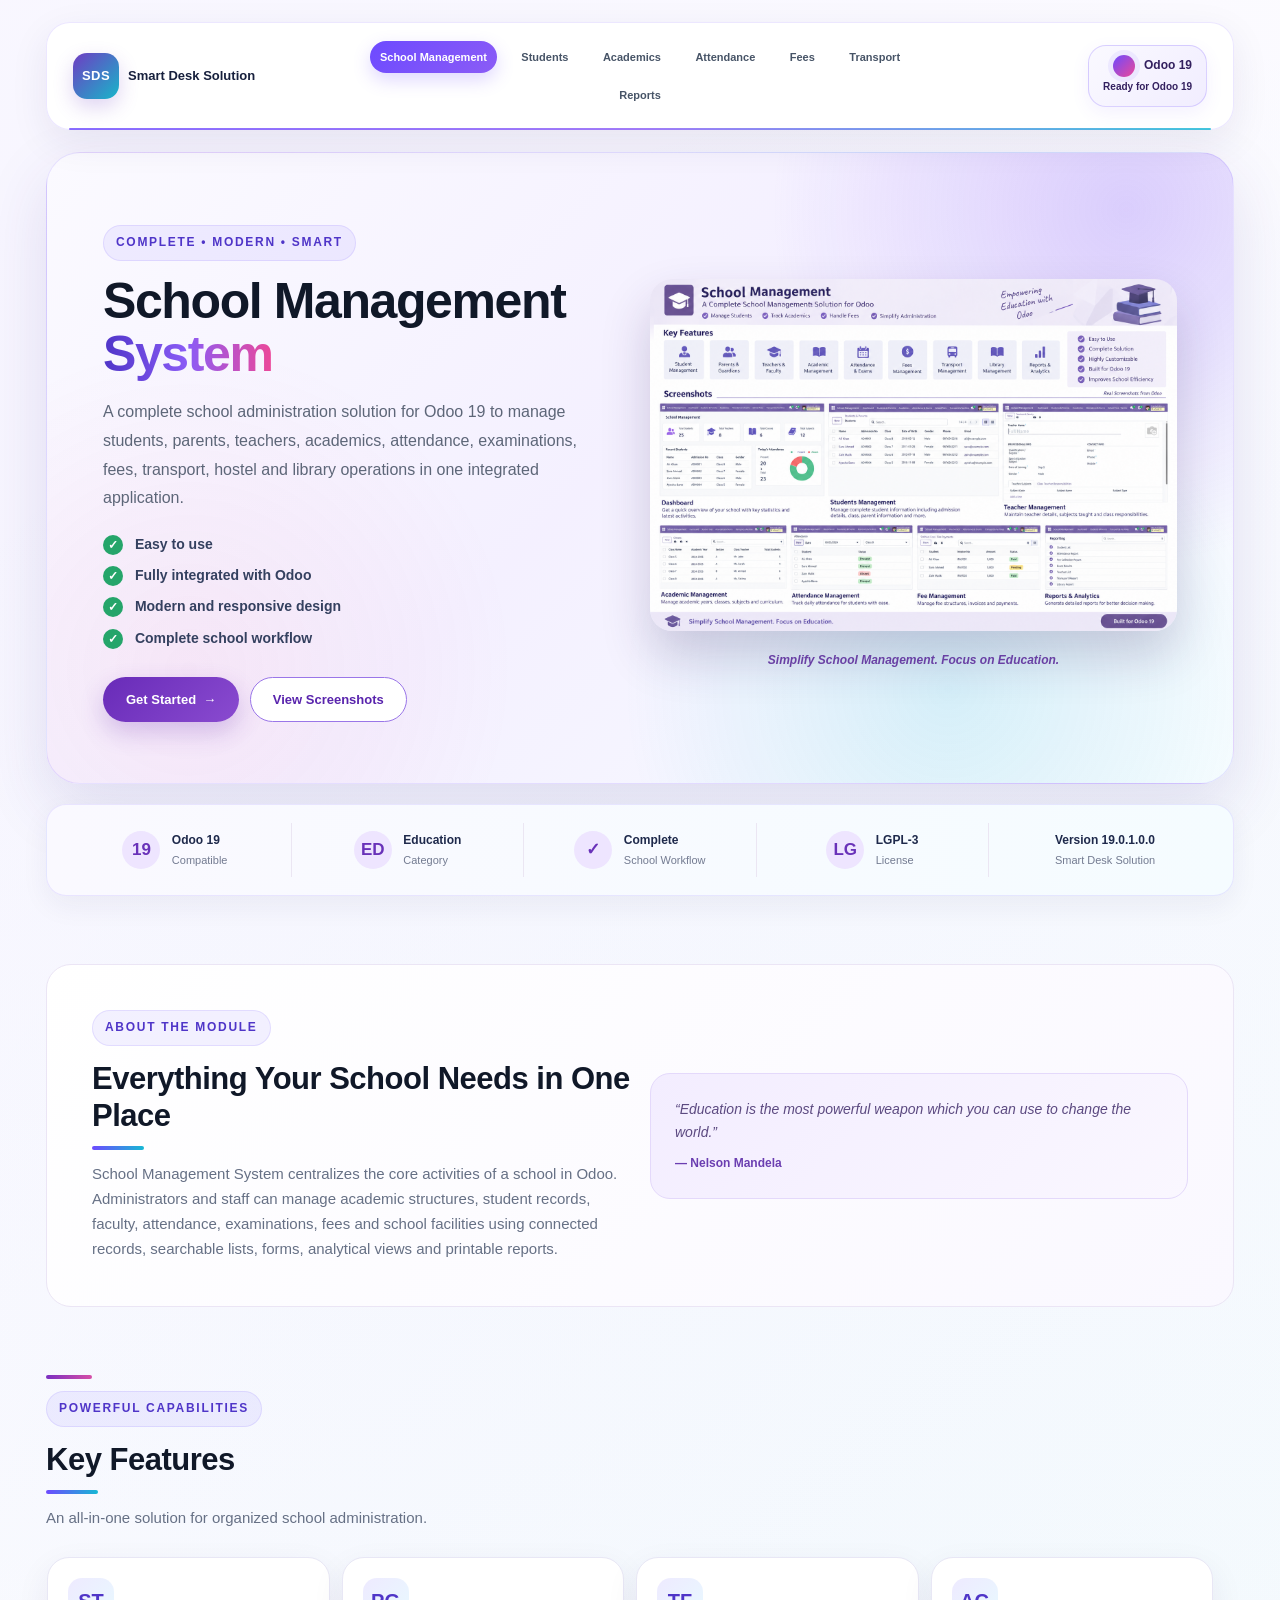
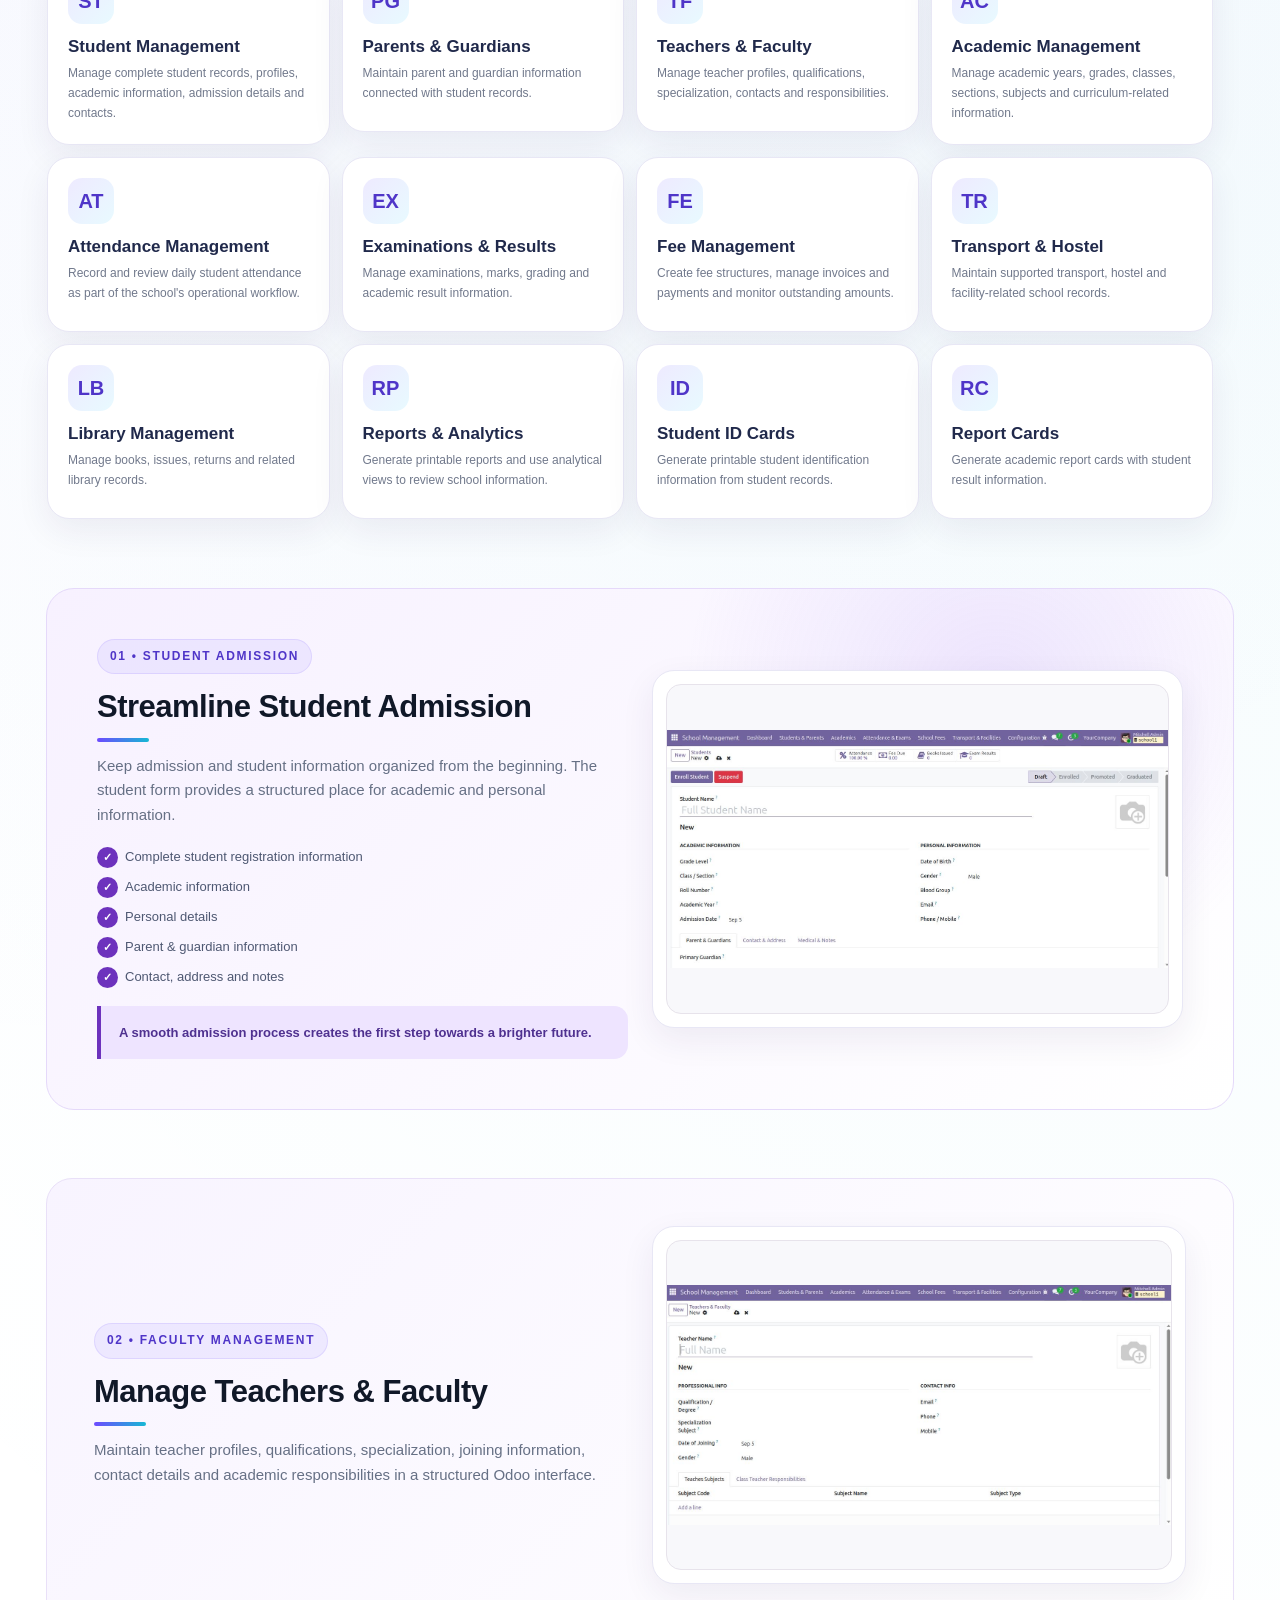
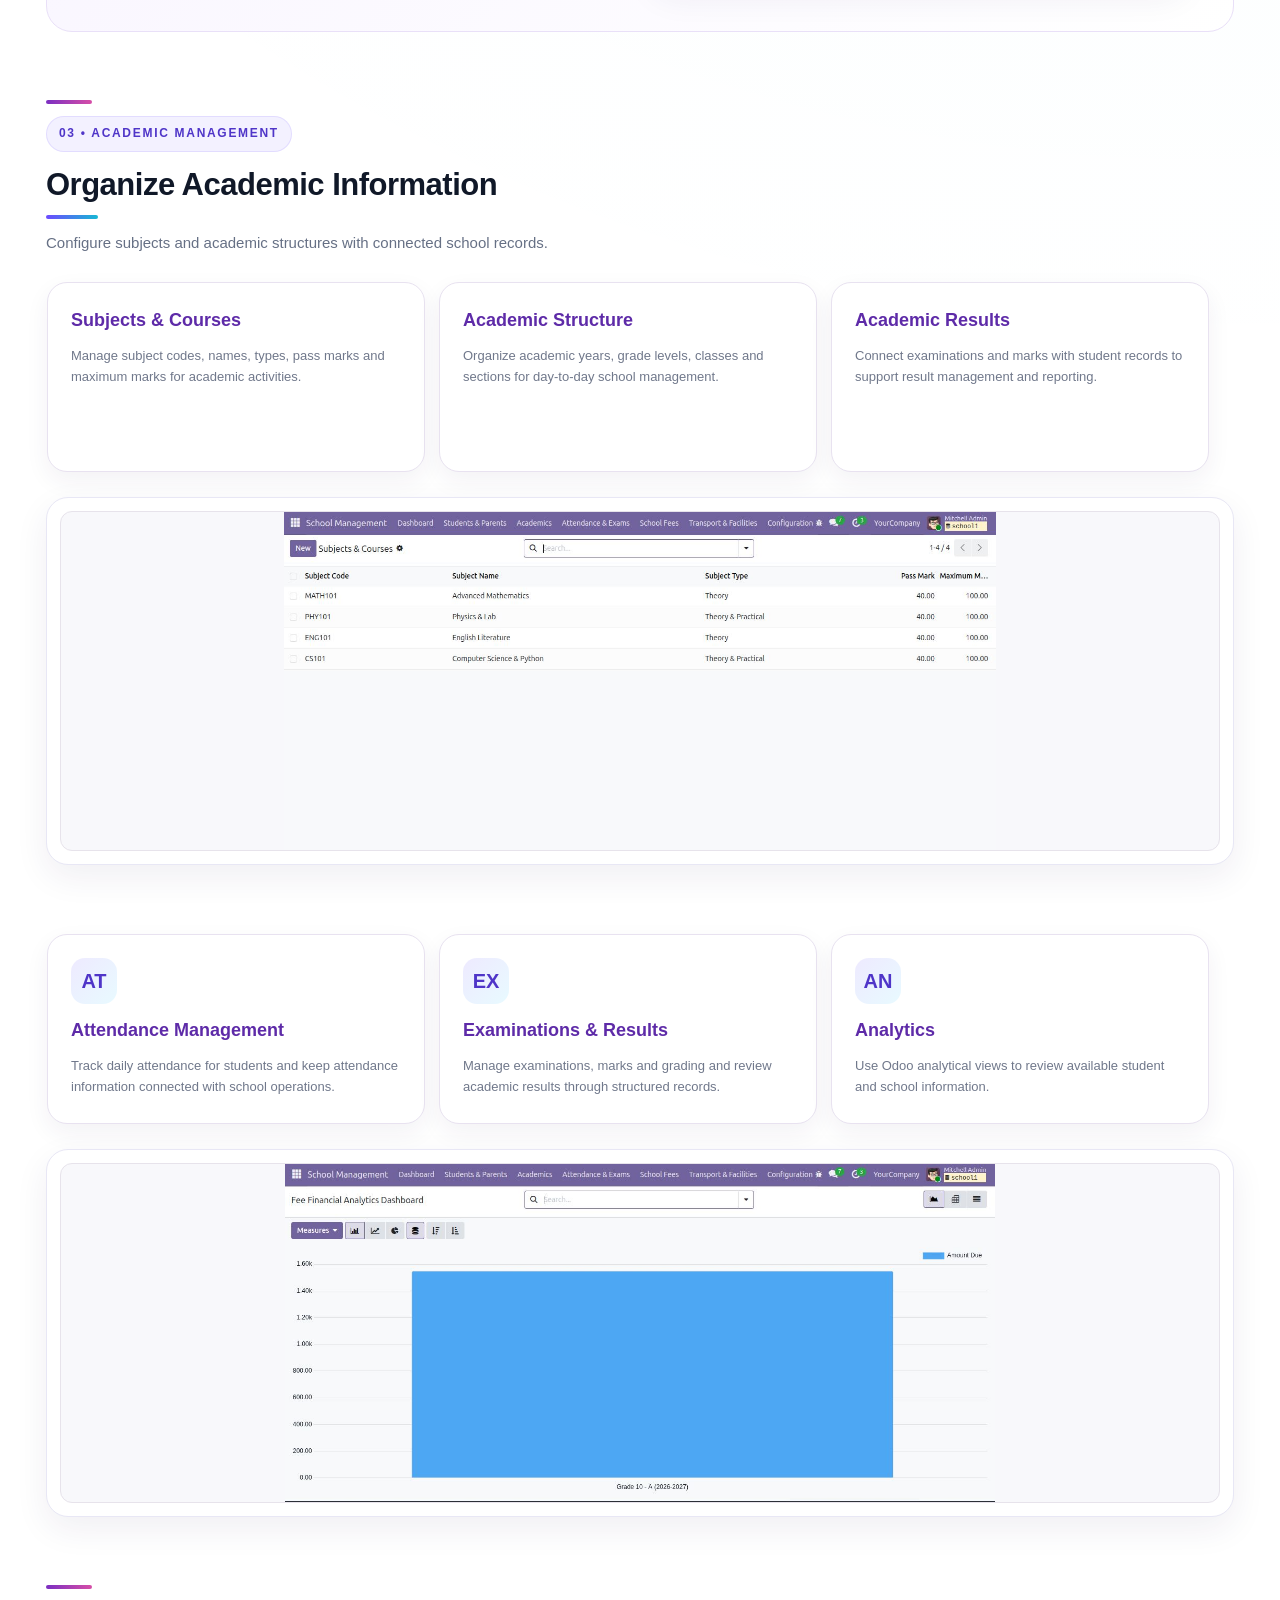
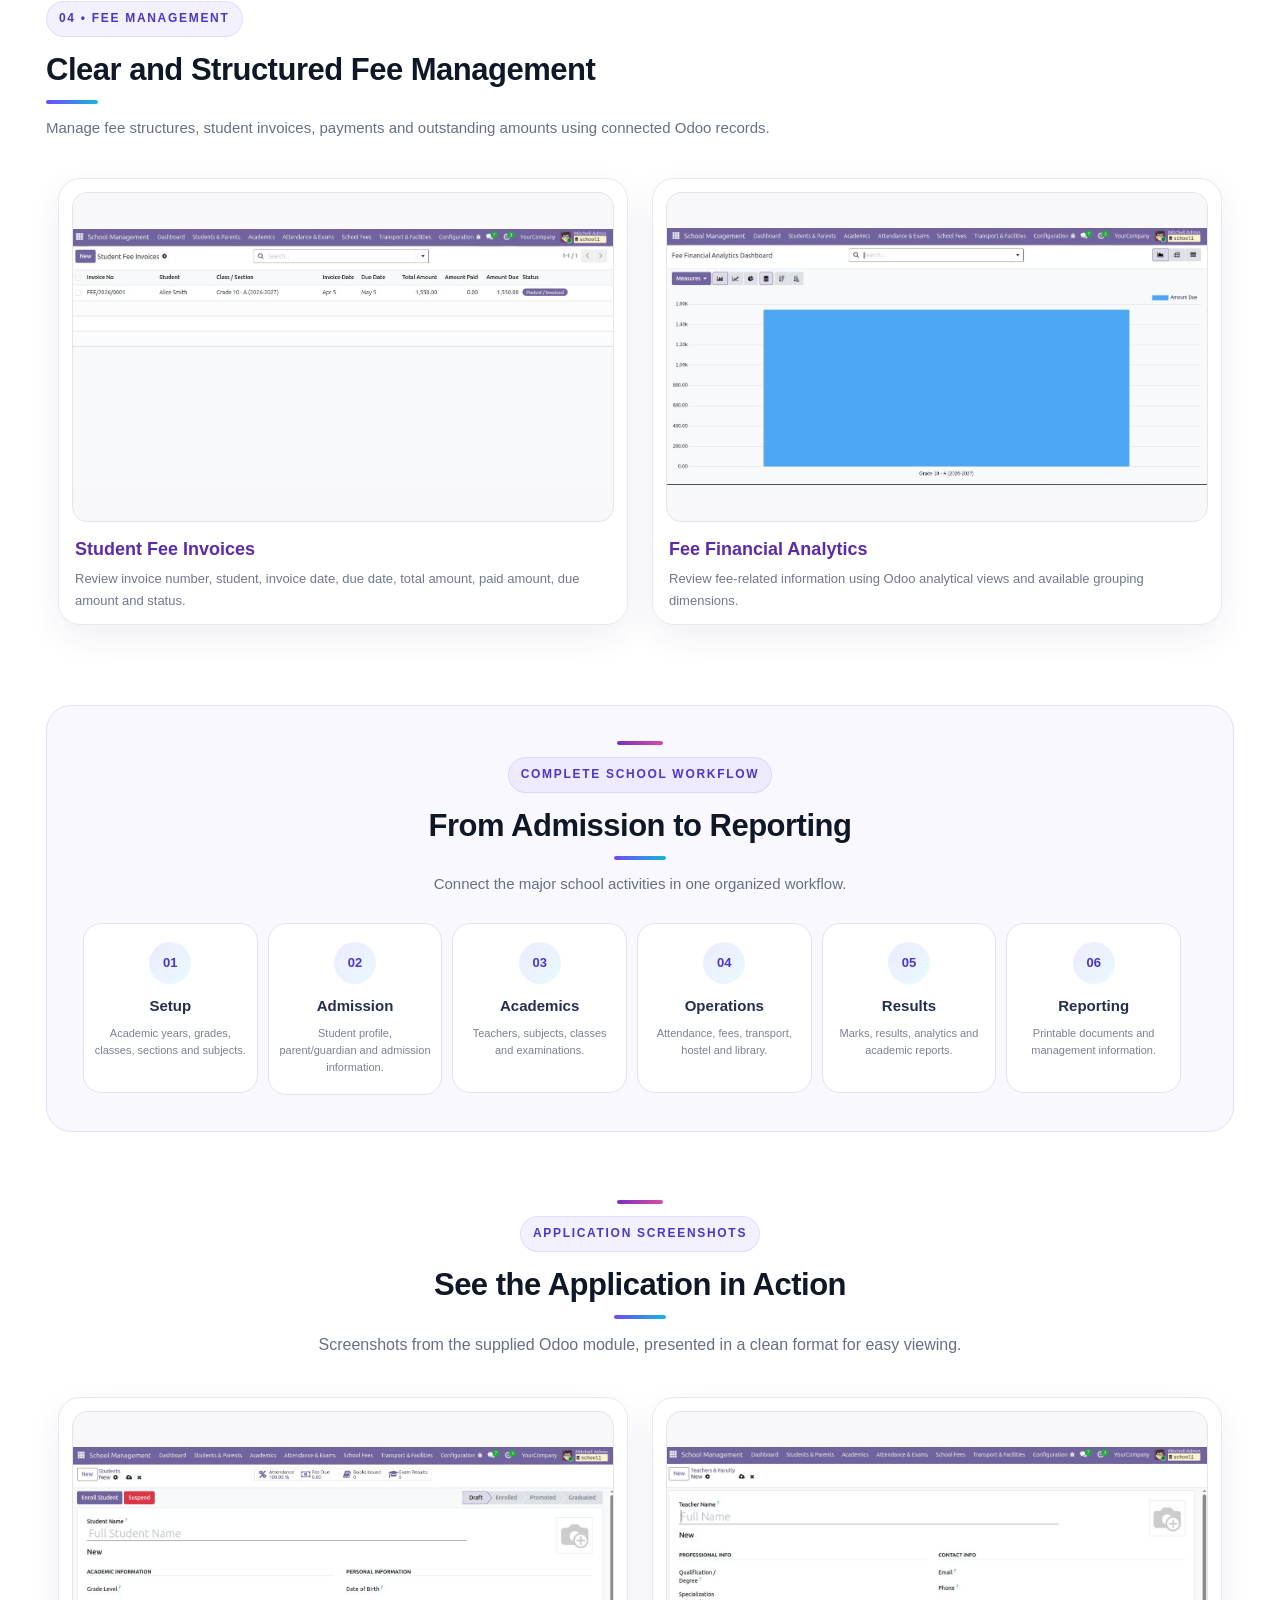
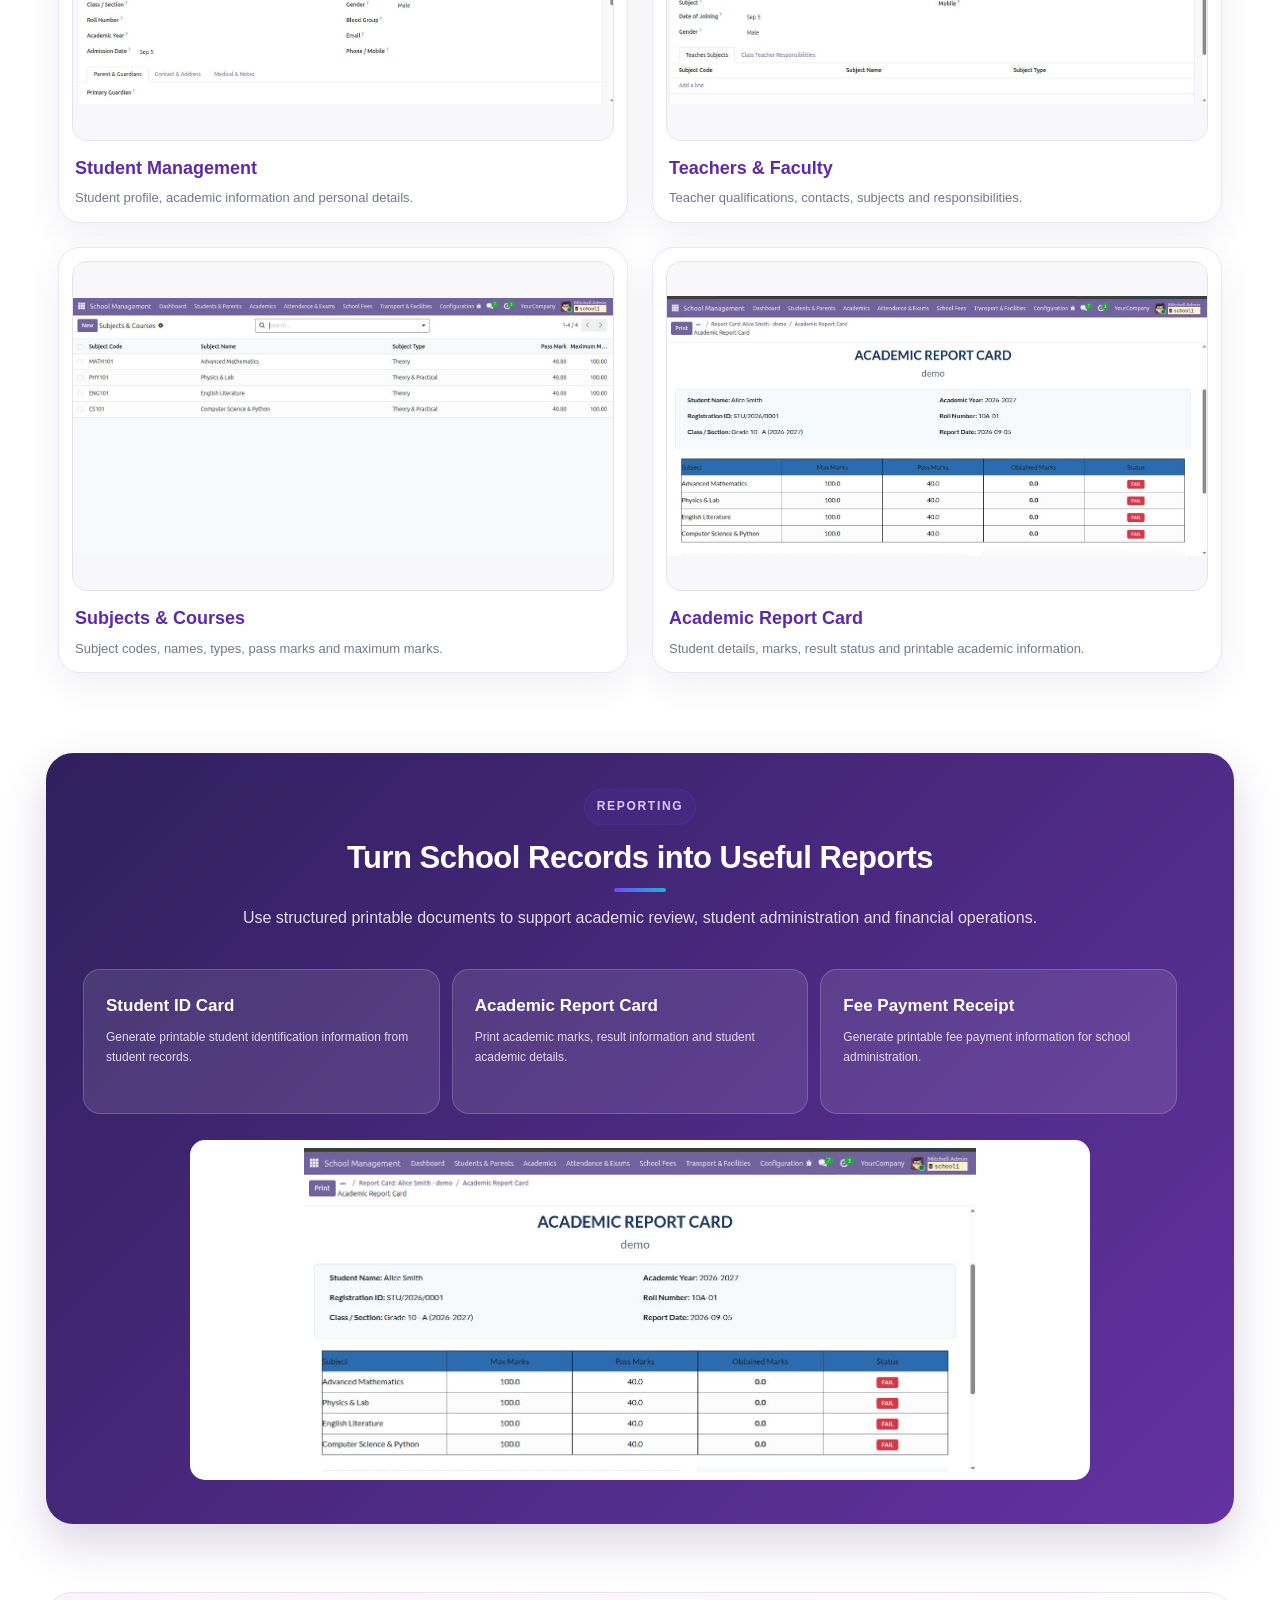
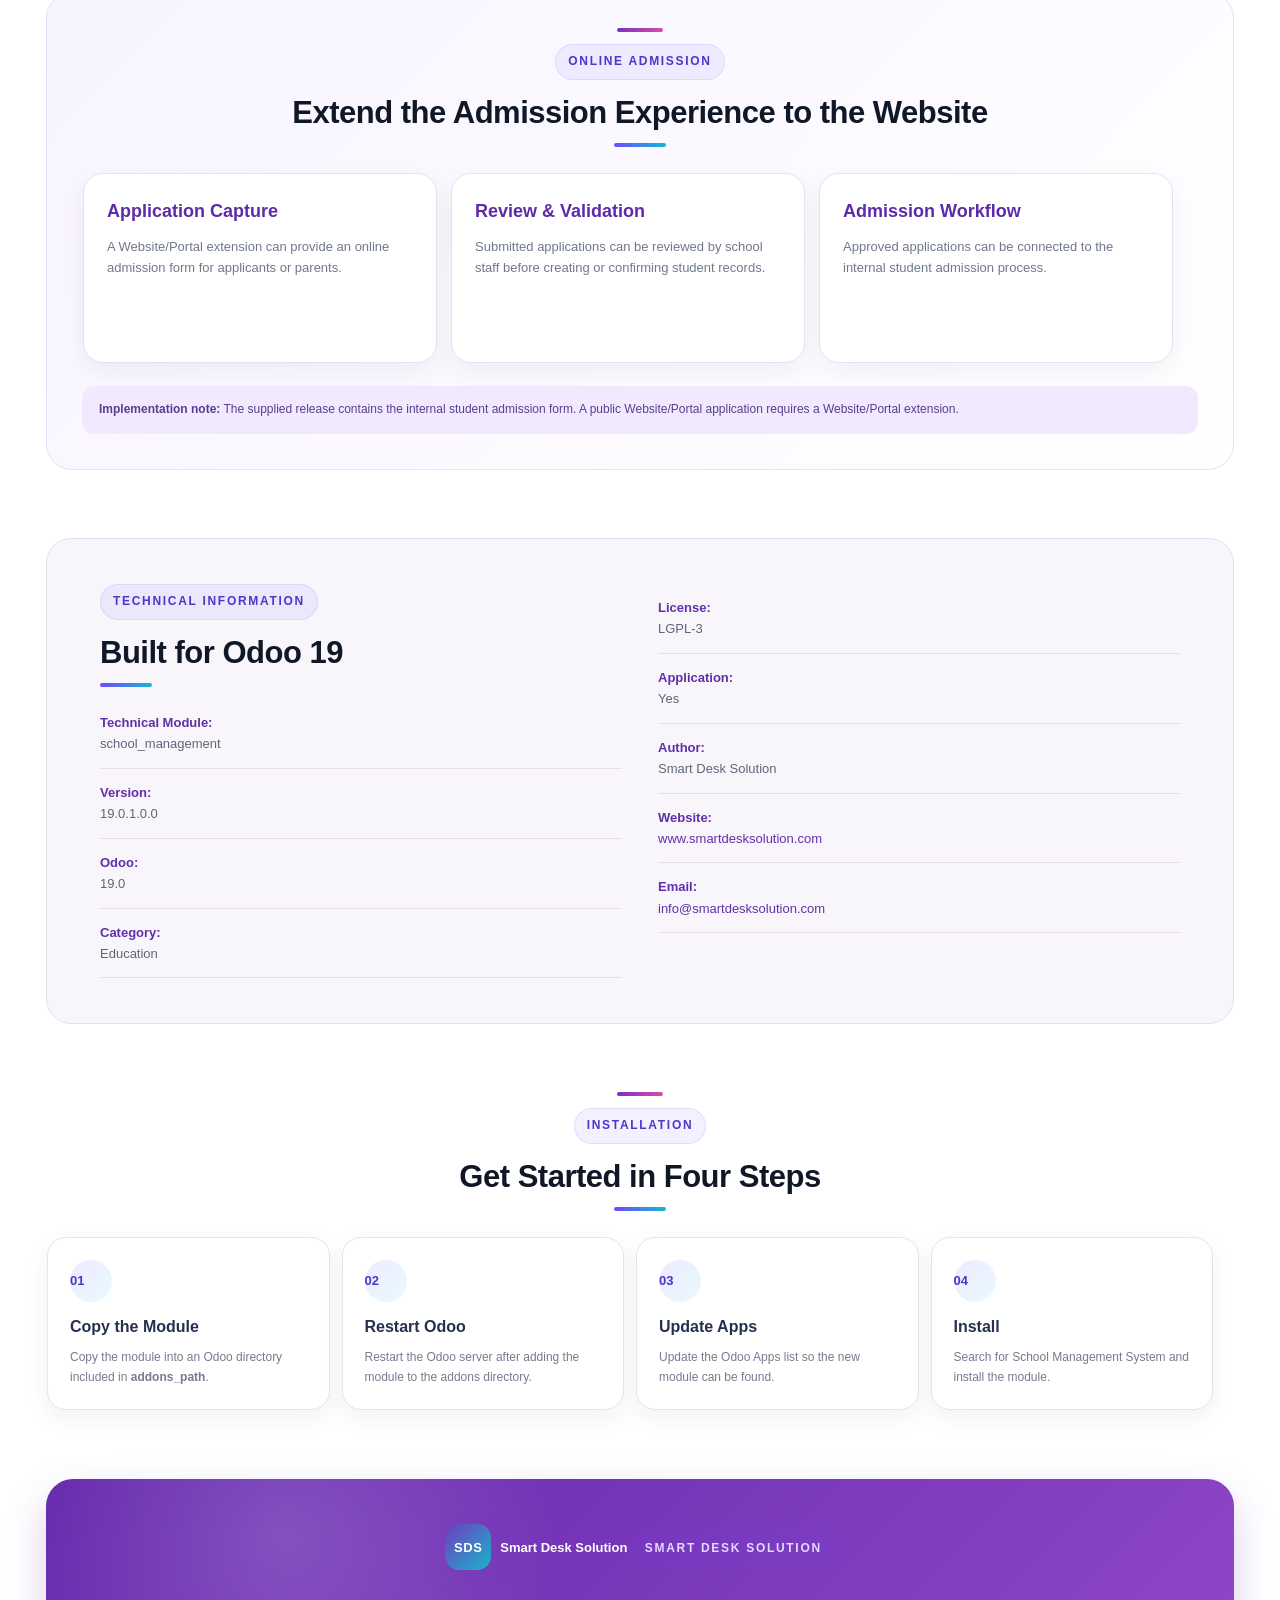
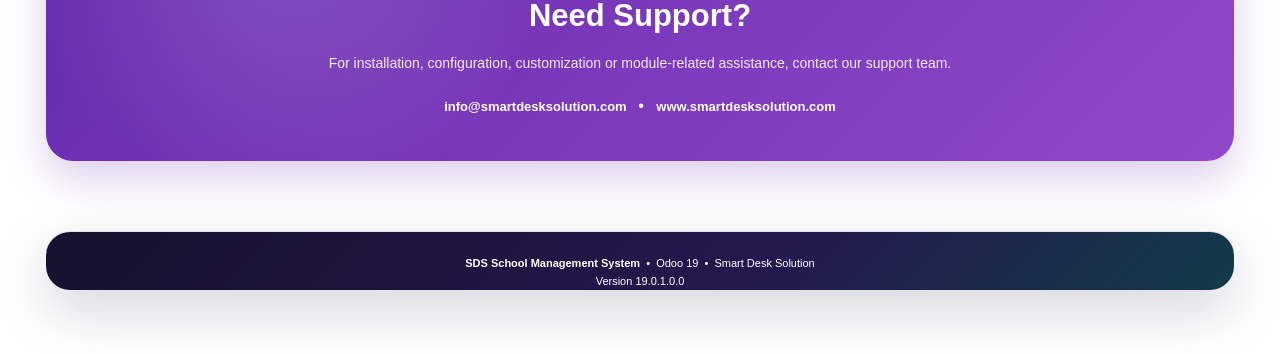
==== commit 0feecd5d: "Improve Apps Store documentation design" ====
--- a/sds_school_management/static/description/index.html
+++ b/sds_school_management/static/description/index.html
@@ -997,6 +997,301 @@
                 height: 240px;
             }
         }
+
+        /* =========================================================
+           BEAUTIFUL V2 THEME — DESIGN ONLY
+           Content and image references are intentionally unchanged.
+           ========================================================= */
+        :root {
+            --sds-primary: #6d4aff;
+            --sds-primary-dark: #4f35c8;
+            --sds-purple: #8b5cf6;
+            --sds-cyan: #16b8d4;
+            --sds-pink: #ec4899;
+            --sds-green: #10b981;
+            --sds-ink: #111827;
+            --sds-muted: #667085;
+            --sds-soft: #f7f7ff;
+            --sds-border: #e8e7f5;
+            --sds-shadow: 0 18px 55px rgba(51, 39, 120, .11);
+        }
+
+        body {
+            background:
+                radial-gradient(circle at 8% 4%, rgba(109, 74, 255, .055), transparent 24%),
+                radial-gradient(circle at 94% 18%, rgba(22, 184, 212, .045), transparent 22%),
+                #ffffff;
+            color: var(--sds-ink);
+        }
+
+        .sds-page {
+            max-width: 1220px;
+            padding: 22px 16px 64px;
+        }
+
+        .sds-header {
+            position: relative;
+            padding: 11px 18px;
+            border: 1px solid rgba(109, 74, 255, .13);
+            border-radius: 24px;
+            background: rgba(255, 255, 255, .94);
+            box-shadow: 0 12px 38px rgba(41, 31, 91, .08);
+        }
+
+        .sds-header:after {
+            content: "";
+            position: absolute;
+            left: 22px;
+            right: 22px;
+            bottom: -1px;
+            height: 2px;
+            border-radius: 10px;
+            background: linear-gradient(90deg, var(--sds-primary), var(--sds-purple), var(--sds-cyan));
+            opacity: .8;
+        }
+
+        .sds-brand img {
+            width: 168px;
+            max-height: 72px;
+        }
+
+        .sds-nav span {
+            color: #475467;
+            transition: none;
+        }
+
+        .sds-nav .active {
+            color: #ffffff;
+            background: linear-gradient(135deg, var(--sds-primary), var(--sds-purple));
+            box-shadow: 0 7px 18px rgba(109, 74, 255, .22);
+        }
+
+        .sds-odoo-badge {
+            border: 1px solid rgba(109, 74, 255, .22);
+            color: #33205f;
+            background: linear-gradient(135deg, #faf9ff, #f1edff);
+            box-shadow: 0 6px 18px rgba(109, 74, 255, .08);
+        }
+
+        .sds-odoo-dot {
+            background: linear-gradient(135deg, var(--sds-primary), var(--sds-pink));
+            box-shadow: 0 0 0 5px rgba(109, 74, 255, .08);
+        }
+
+        .sds-hero {
+            margin-top: 22px;
+            padding: 62px 46px 48px;
+            border: 1px solid rgba(109, 74, 255, .14);
+            border-radius: 34px;
+            background:
+                radial-gradient(circle at 91% 9%, rgba(139, 92, 246, .25), transparent 29%),
+                radial-gradient(circle at 76% 85%, rgba(22, 184, 212, .15), transparent 31%),
+                radial-gradient(circle at 12% 82%, rgba(236, 72, 153, .08), transparent 28%),
+                linear-gradient(135deg, #fbfaff 0%, #f4f0ff 48%, #f8fdff 100%);
+            box-shadow: 0 24px 65px rgba(65, 46, 137, .13);
+        }
+
+        .sds-eyebrow {
+            display: inline-block;
+            padding: 7px 12px;
+            margin-bottom: 14px;
+            border-radius: 999px;
+            color: var(--sds-primary-dark);
+            background: rgba(109, 74, 255, .08);
+            border: 1px solid rgba(109, 74, 255, .12);
+            letter-spacing: 1.7px;
+        }
+
+        .sds-hero-title {
+            font-size: 50px;
+            letter-spacing: -1.4px;
+            color: #101828;
+        }
+
+        .sds-hero-title span {
+            background: linear-gradient(90deg, var(--sds-primary-dark), var(--sds-purple), var(--sds-pink));
+            -webkit-background-clip: text;
+            background-clip: text;
+            color: transparent;
+        }
+
+        .sds-hero-description {
+            color: #5d6678;
+            font-size: 16px;
+            line-height: 1.8;
+        }
+
+        /* Give common cards a cleaner premium appearance without changing content. */
+        .sds-card,
+        .sds-feature-card,
+        .sds-info-card,
+        .sds-screenshot-card,
+        .sds-workflow-card,
+        .sds-tech-card {
+            border: 1px solid var(--sds-border) !important;
+            border-radius: 22px !important;
+            box-shadow: 0 12px 34px rgba(40, 34, 92, .07) !important;
+            background: #ffffff !important;
+        }
+
+        .sds-section {
+            margin-top: 68px;
+        }
+
+        .sds-section-title {
+            color: #101828;
+            letter-spacing: -.5px;
+        }
+
+        .sds-text,
+        .sds-lead {
+            color: var(--sds-muted);
+        }
+
+        /* Section heading accent. */
+        .sds-section-title:after {
+            content: "";
+            display: block;
+            width: 52px;
+            height: 4px;
+            margin-top: 12px;
+            border-radius: 10px;
+            background: linear-gradient(90deg, var(--sds-primary), var(--sds-cyan));
+        }
+
+        .sds-center .sds-section-title:after {
+            margin-left: auto;
+            margin-right: auto;
+        }
+
+        /* Feature icon treatment. */
+        .sds-feature-icon,
+        .sds-icon,
+        .sds-step-number {
+            background: linear-gradient(135deg, #eeeaff, #e8faff) !important;
+            color: var(--sds-primary-dark) !important;
+            border-color: rgba(109, 74, 255, .12) !important;
+        }
+
+        /* Screenshot frames. */
+        .sds-screenshot-card img,
+        .sds-image-card img {
+            border-radius: 15px;
+        }
+
+        /* Workflow connectors and badges. */
+        .sds-badge,
+        .sds-pill {
+            border-radius: 999px !important;
+            background: #f2efff !important;
+            color: var(--sds-primary-dark) !important;
+            border-color: #ddd6fe !important;
+        }
+
+        /* Technical / compatibility strip. */
+        .sds-strip,
+        .sds-info-strip {
+            border: 1px solid rgba(109, 74, 255, .12) !important;
+            border-radius: 20px !important;
+            background: linear-gradient(90deg, #faf9ff, #f5fcff) !important;
+            box-shadow: 0 10px 28px rgba(40, 34, 92, .06) !important;
+        }
+
+        /* Tables and code-like information blocks. */
+        .sds-table,
+        .sds-table td,
+        .sds-table th {
+            border-color: #ecebf4 !important;
+        }
+
+        .sds-table th {
+            background: #f7f5ff !important;
+            color: #3f2a91 !important;
+        }
+
+        /* Callout / note blocks. */
+        .sds-note,
+        .sds-callout {
+            border-left: 4px solid var(--sds-primary) !important;
+            border-radius: 0 16px 16px 0 !important;
+            background: linear-gradient(90deg, #f7f5ff, #fbfdff) !important;
+        }
+
+        .sds-footer {
+            margin-top: 70px;
+            border-radius: 24px;
+            background: linear-gradient(135deg, #15112d, #25174d 58%, #123b4a) !important;
+            color: #ffffff !important;
+            box-shadow: 0 20px 55px rgba(20, 16, 48, .18);
+        }
+
+        .sds-footer a {
+            color: #dcd4ff !important;
+        }
+
+        @media (max-width: 800px) {
+            .sds-page {
+                padding-left: 10px;
+                padding-right: 10px;
+            }
+
+            .sds-hero {
+                padding: 40px 22px 30px;
+                border-radius: 24px;
+            }
+
+            .sds-hero-title {
+                font-size: 36px;
+            }
+
+            .sds-section {
+                margin-top: 48px;
+            }
+
+            .sds-header {
+                border-radius: 18px;
+            }
+        }
+
+
+        .sds-brand-mark {
+            display: inline-flex;
+            align-items: center;
+            gap: 9px;
+            min-height: 52px;
+        }
+
+        .sds-brand-symbol {
+            display: inline-flex;
+            align-items: center;
+            justify-content: center;
+            width: 46px;
+            height: 46px;
+            border-radius: 14px;
+            color: #ffffff;
+            background: linear-gradient(135deg, #6f3cc3, #18b6c9);
+            font-size: 13px;
+            font-weight: 900;
+            letter-spacing: .5px;
+            box-shadow: 0 8px 20px rgba(111, 60, 195, .22);
+        }
+
+        .sds-brand-name {
+            color: #17203d;
+            font-size: 13px;
+            line-height: 1.2;
+            font-weight: 800;
+            max-width: 130px;
+        }
+
+        .sds-footer-brand {
+            justify-content: center;
+            margin-bottom: 12px;
+        }
+
+        .sds-footer-brand .sds-brand-name {
+            color: #ffffff;
+        }
     </style>
 </head>
 
@@ -1011,7 +1306,10 @@
             <table class="sds-header-table">
                 <tr>
                     <td class="sds-brand">
-                        <img src="smartdesk-logo.png" alt="Smart Desk Solution">
+                        <div class="sds-brand-mark">
+                            <span class="sds-brand-symbol">SDS</span>
+                            <span class="sds-brand-name">Smart Desk Solution</span>
+                        </div>
                     </td>
 
                     <td class="sds-nav">
@@ -1375,7 +1673,7 @@
 
                     <td>
                         <div class="sds-screenshot-card">
-                            <img src="screenshots/student_form.png" alt="Student Admission Form">
+                            <img src="images/student_form.png" alt="Student Admission Form">
                         </div>
                     </td>
                 </tr>
@@ -1405,7 +1703,7 @@
 
                     <td>
                         <div class="sds-screenshot-card">
-                            <img src="screenshots/teacher_form.png" alt="Teacher Form">
+                            <img src="images/teacher_form.png" alt="Teacher Form">
                         </div>
                     </td>
                 </tr>
@@ -1461,7 +1759,7 @@
             </table>
 
             <div style="margin-top:24px;" class="sds-screenshot-card">
-                <img src="screenshots/subjects.png" alt="Subjects and Courses"
+                <img src="images/subjects.png" alt="Subjects and Courses"
                     style="display:block;width:100%;height:340px;object-fit:contain;background:#f8f8fb;border-radius:12px;">
             </div>
         </section>
@@ -1509,7 +1807,7 @@
             </table>
 
             <div style="margin-top:24px;" class="sds-screenshot-card">
-                <img src="screenshots/analytics.png" alt="Student Analytics"
+                <img src="images/fee_dashboard.png" alt="Student Analytics"
                     style="display:block;width:100%;height:340px;object-fit:contain;background:#f8f8fb;border-radius:12px;">
             </div>
         </section>
@@ -1536,7 +1834,7 @@
                 <tr>
                     <td>
                         <div class="sds-screenshot-card">
-                            <img src="screenshots/fee_statement.png" alt="Student Fee Statement">
+                            <img src="images/fee_statement.png" alt="Student Fee Statement">
                             <div class="sds-screenshot-title">
                                 Student Fee Invoices
                             </div>
@@ -1549,7 +1847,7 @@
 
                     <td>
                         <div class="sds-screenshot-card">
-                            <img src="screenshots/fee_dashboard.png" alt="Fee Dashboard">
+                            <img src="images/fee_dashboard.png" alt="Fee Dashboard">
                             <div class="sds-screenshot-title">
                                 Fee Financial Analytics
                             </div>
@@ -1663,7 +1961,7 @@
                 <tr>
                     <td>
                         <div class="sds-screenshot-card">
-                            <img src="screenshots/student_form.png" alt="Student Management">
+                            <img src="images/student_form.png" alt="Student Management">
                             <div class="sds-screenshot-title">Student Management</div>
                             <p class="sds-screenshot-description">
                                 Student profile, academic information and personal details.
@@ -1673,7 +1971,7 @@
 
                     <td>
                         <div class="sds-screenshot-card">
-                            <img src="screenshots/teacher_form.png" alt="Teachers and Faculty">
+                            <img src="images/teacher_form.png" alt="Teachers and Faculty">
                             <div class="sds-screenshot-title">Teachers &amp; Faculty</div>
                             <p class="sds-screenshot-description">
                                 Teacher qualifications, contacts, subjects and responsibilities.
@@ -1685,7 +1983,7 @@
                 <tr>
                     <td>
                         <div class="sds-screenshot-card">
-                            <img src="screenshots/subjects.png" alt="Subjects">
+                            <img src="images/subjects.png" alt="Subjects">
                             <div class="sds-screenshot-title">Subjects &amp; Courses</div>
                             <p class="sds-screenshot-description">
                                 Subject codes, names, types, pass marks and maximum marks.
@@ -1695,7 +1993,7 @@
 
                     <td>
                         <div class="sds-screenshot-card">
-                            <img src="screenshots/academic_report.png" alt="Academic Report Card">
+                            <img src="images/report_card.png" alt="Academic Report Card">
                             <div class="sds-screenshot-title">Academic Report Card</div>
                             <p class="sds-screenshot-description">
                                 Student details, marks, result status and printable academic
@@ -1761,7 +2059,7 @@
             </table>
 
             <div style="margin-top:25px;text-align:center;">
-                <img src="screenshots/report_card.png" alt="Report Card"
+                <img src="images/report_card.png" alt="Report Card"
                     style="width:100%;max-width:900px;height:340px;object-fit:contain;background:#ffffff;border-radius:15px;padding:8px;">
             </div>
         </section>
@@ -1956,7 +2254,10 @@
          ========================================================= -->
         <section class="sds-section sds-support">
 
-            <img src="smartdesk-logo.png" alt="Smart Desk Solution">
+            <div class="sds-brand-mark sds-footer-brand">
+                <span class="sds-brand-symbol">SDS</span>
+                <span class="sds-brand-name">Smart Desk Solution</span>
+            </div>
 
             <div class="sds-eyebrow">
                 Smart Desk Solution
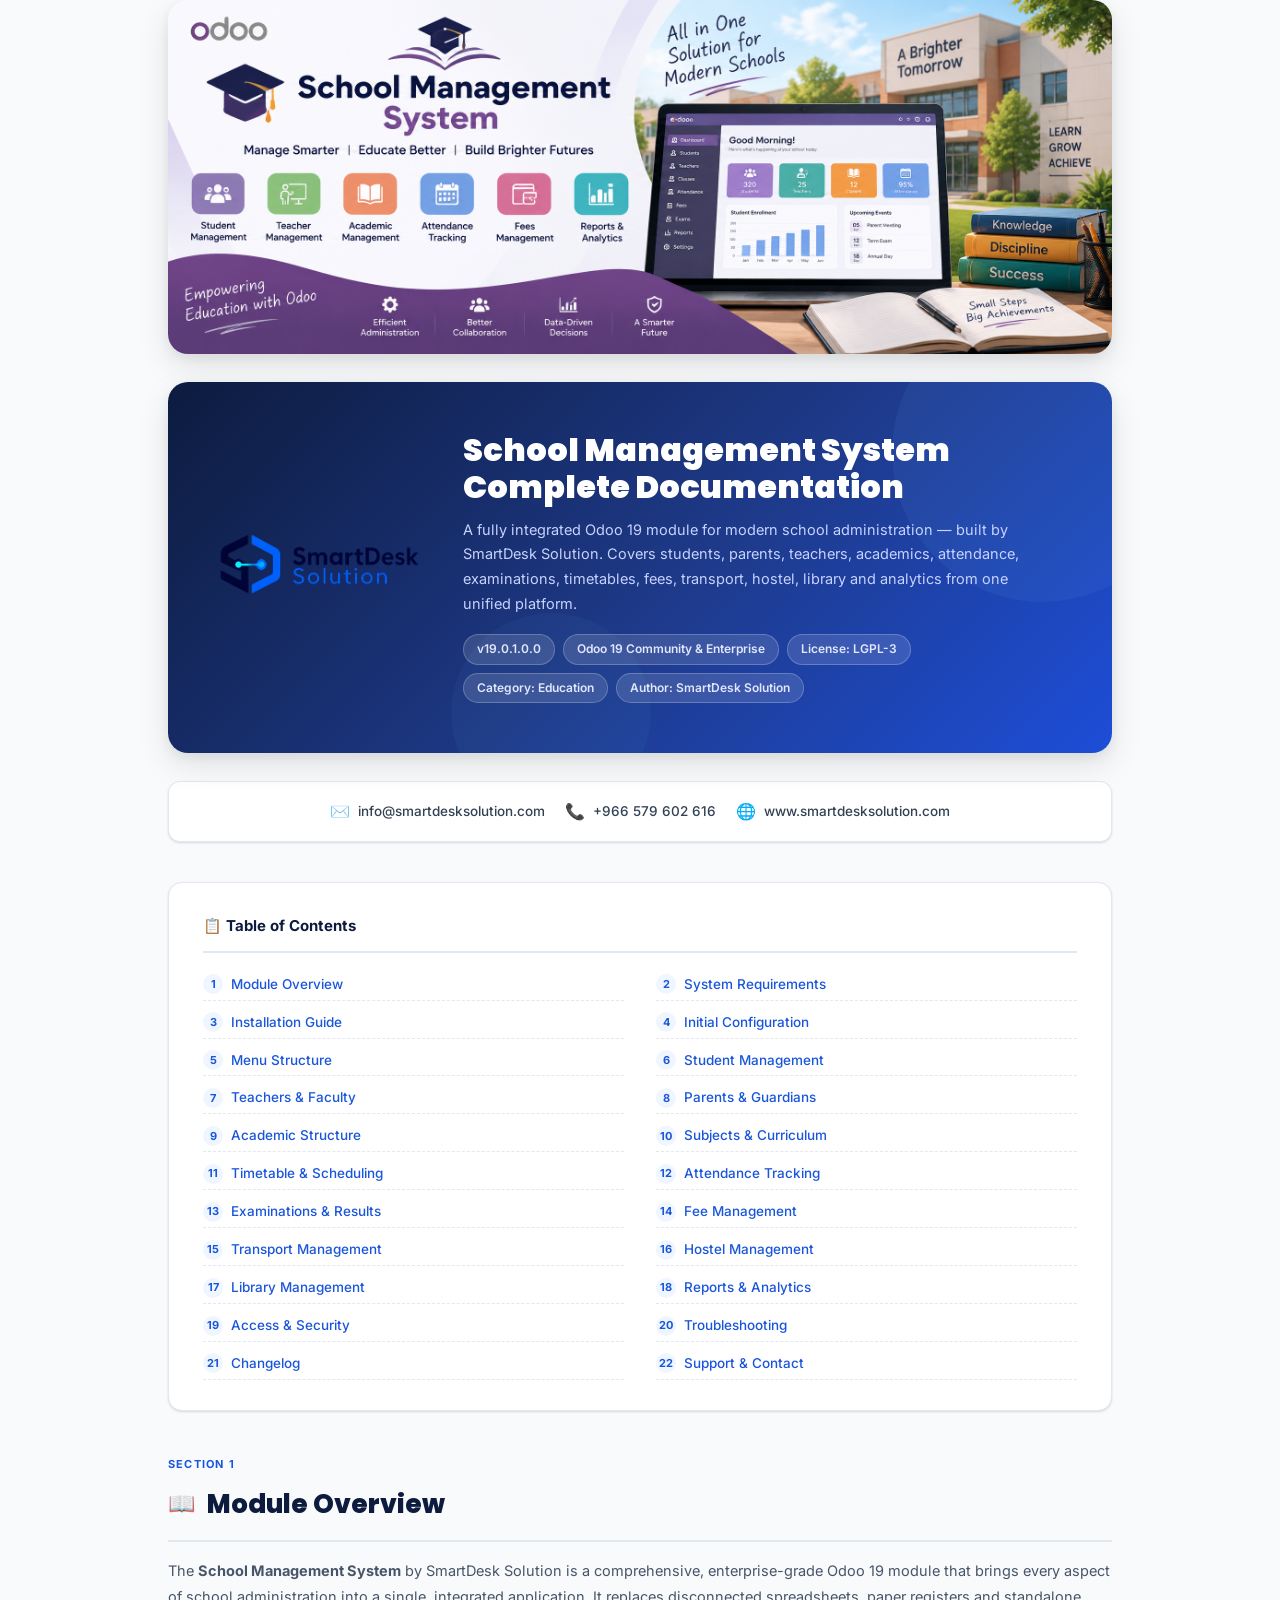
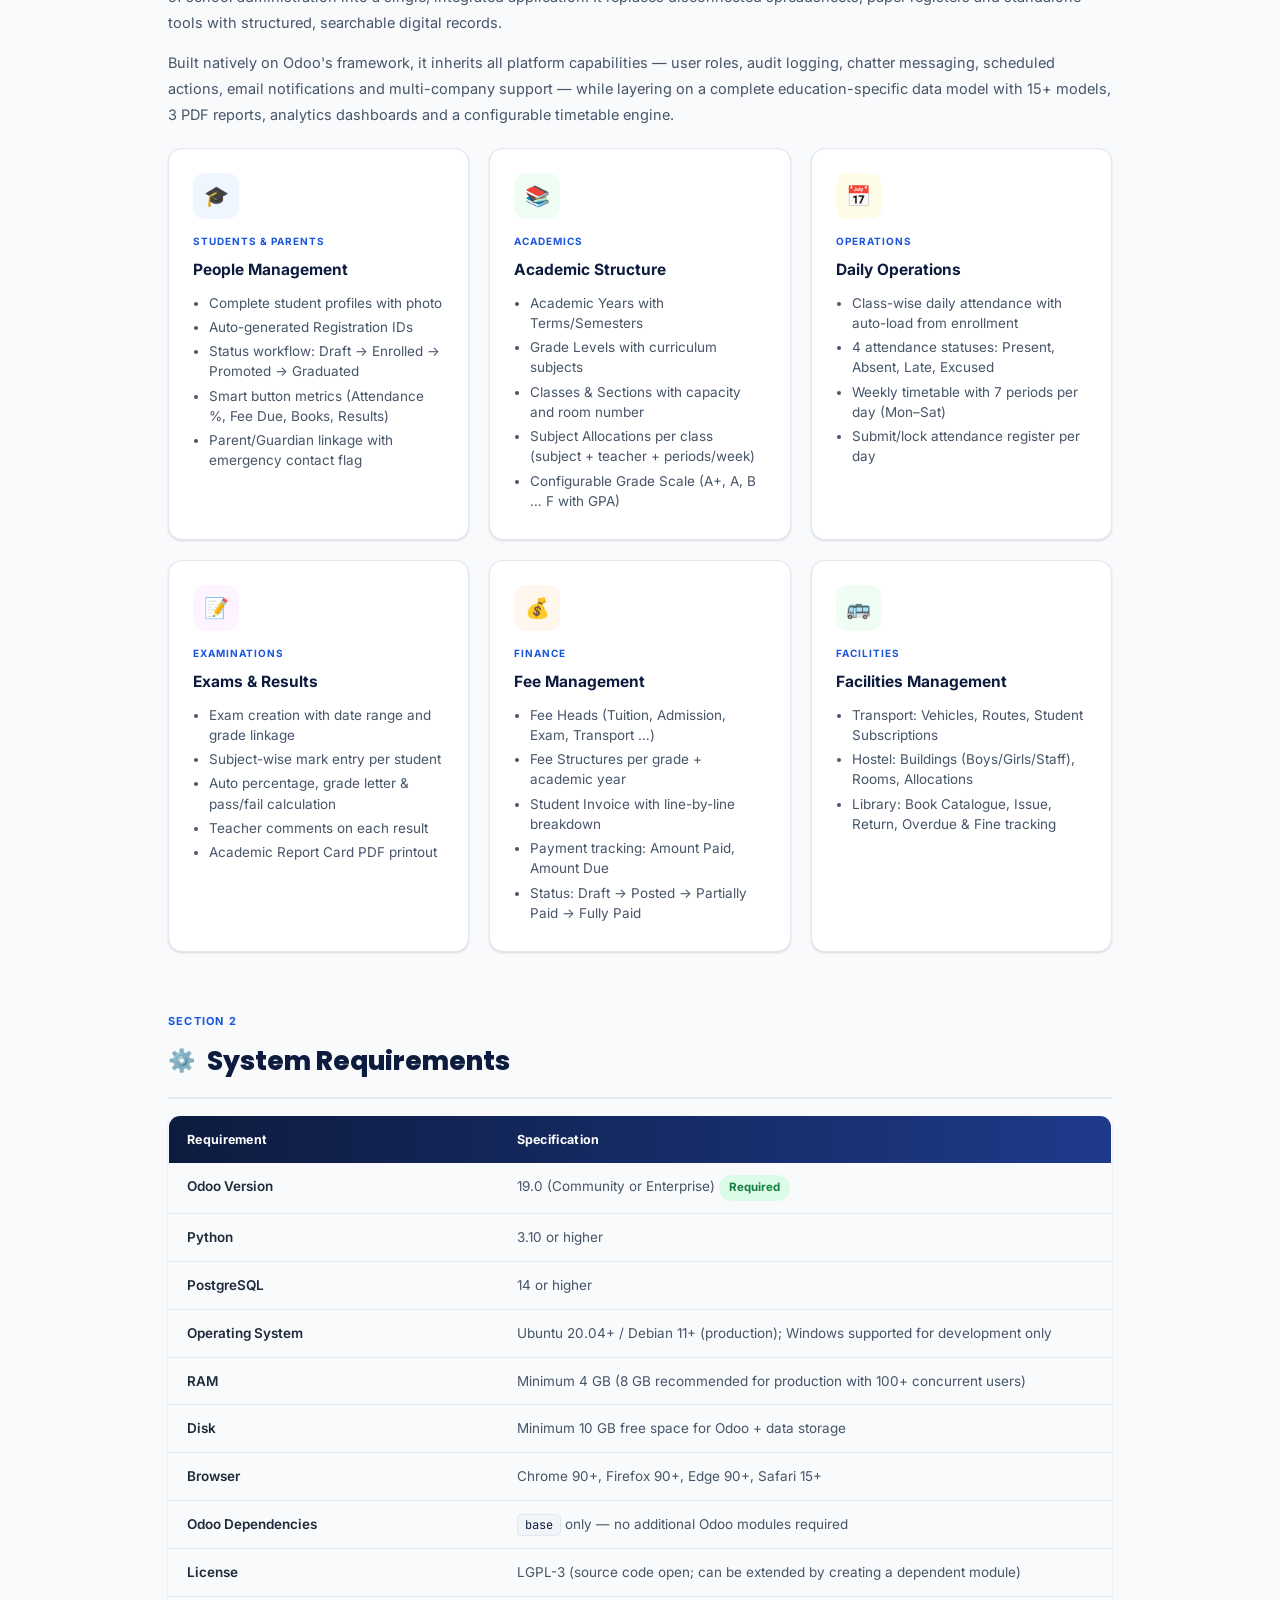
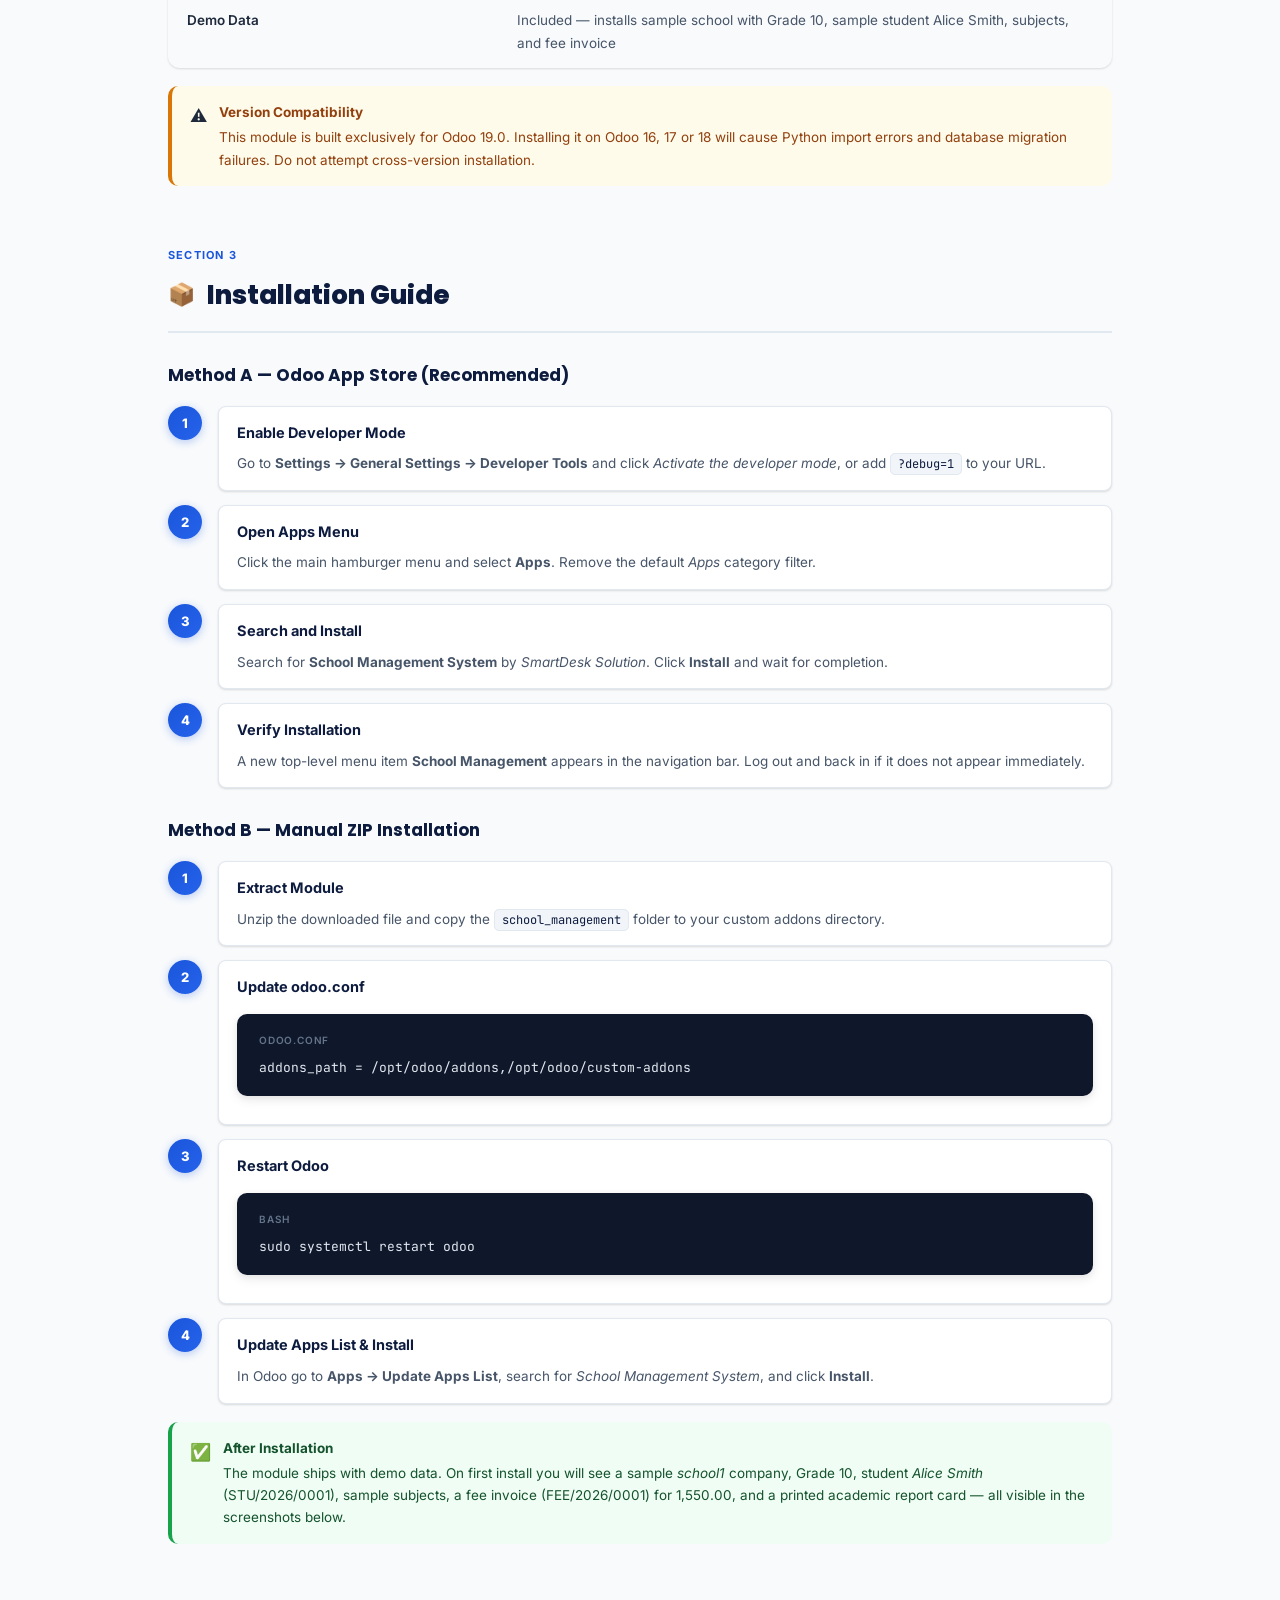
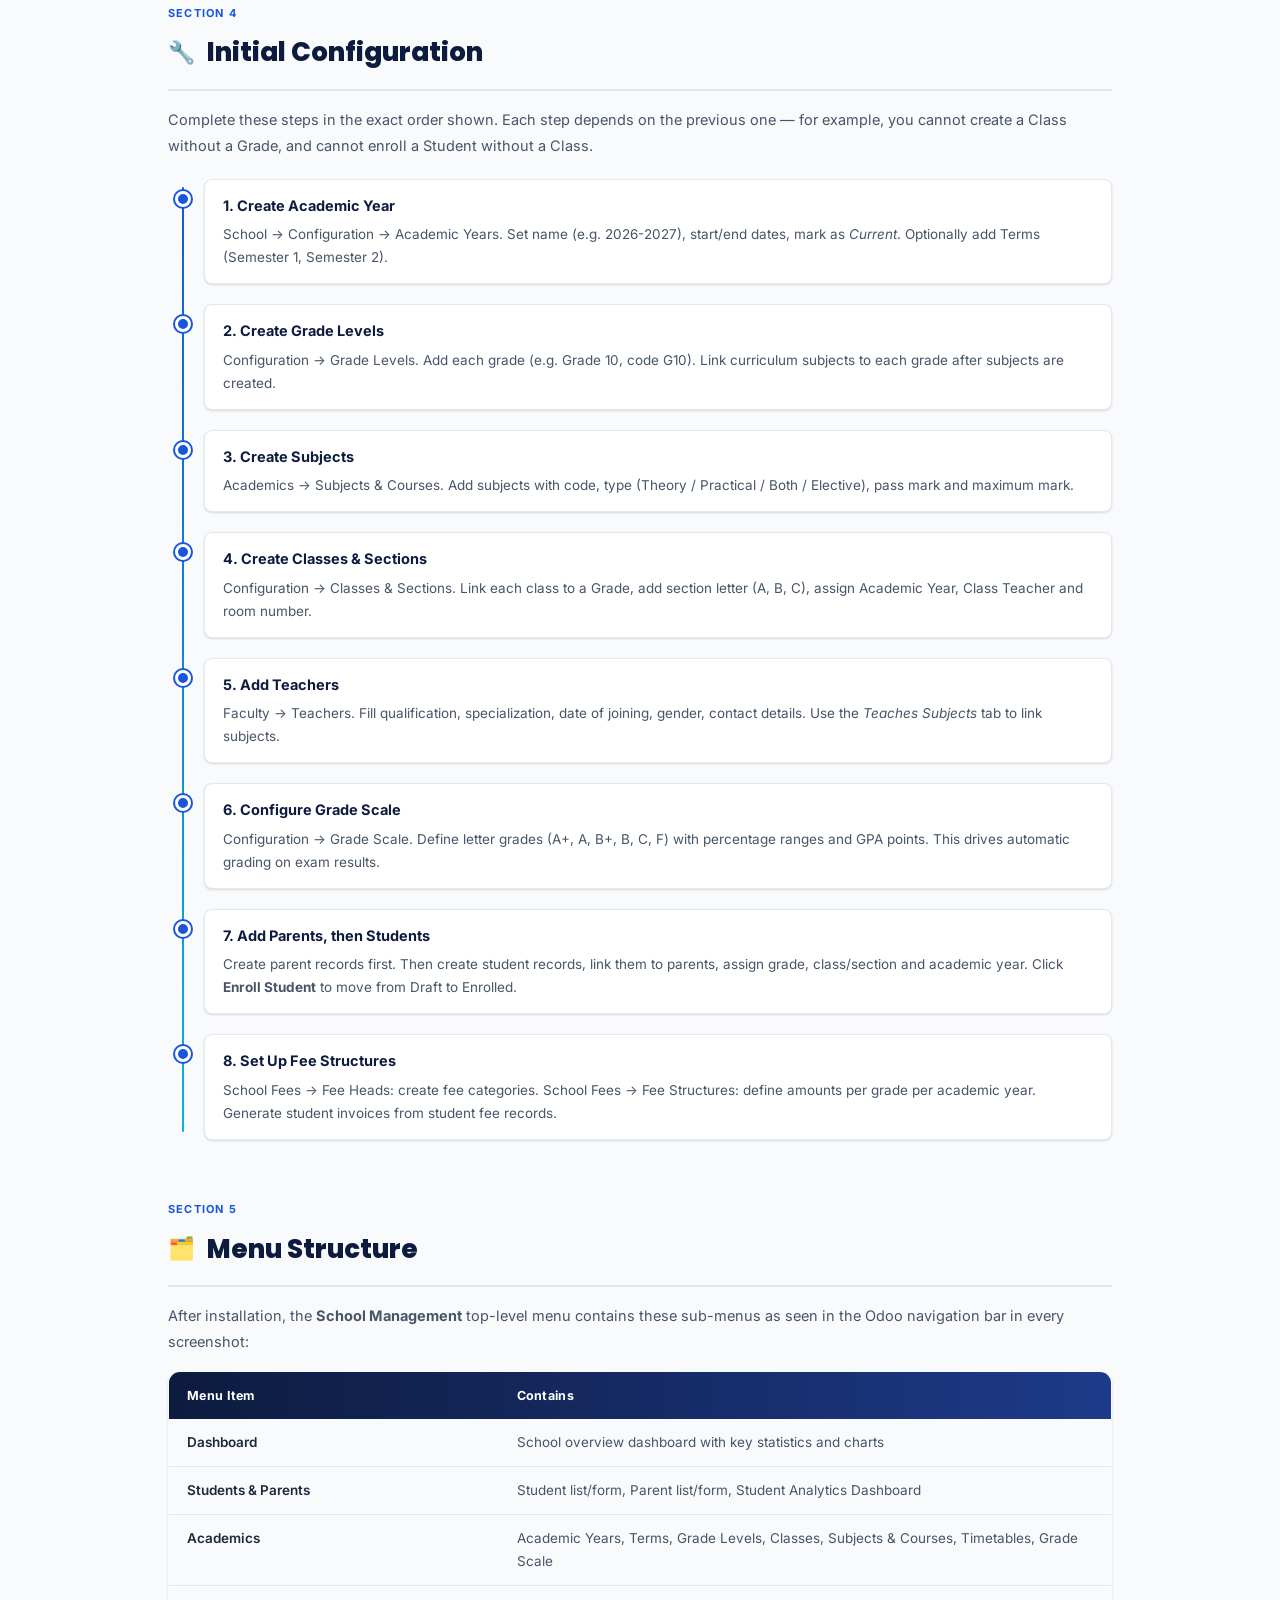
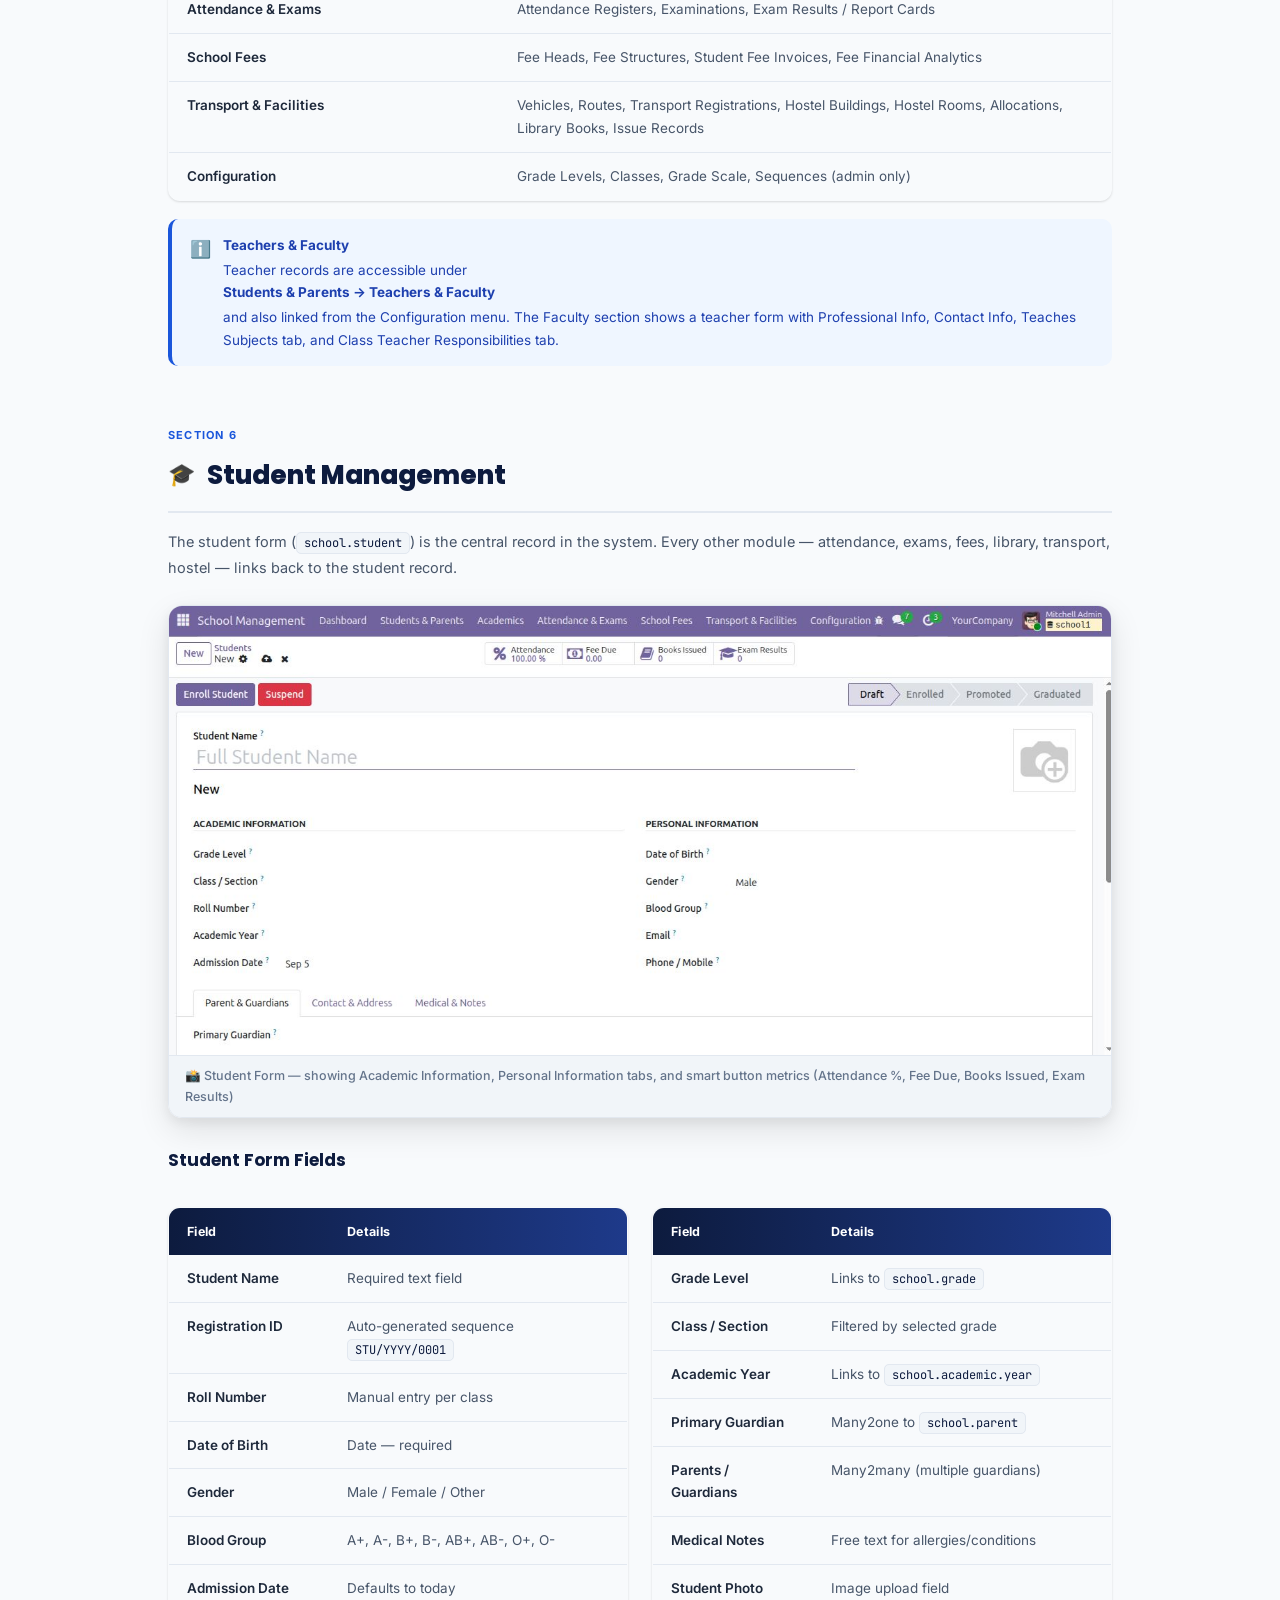
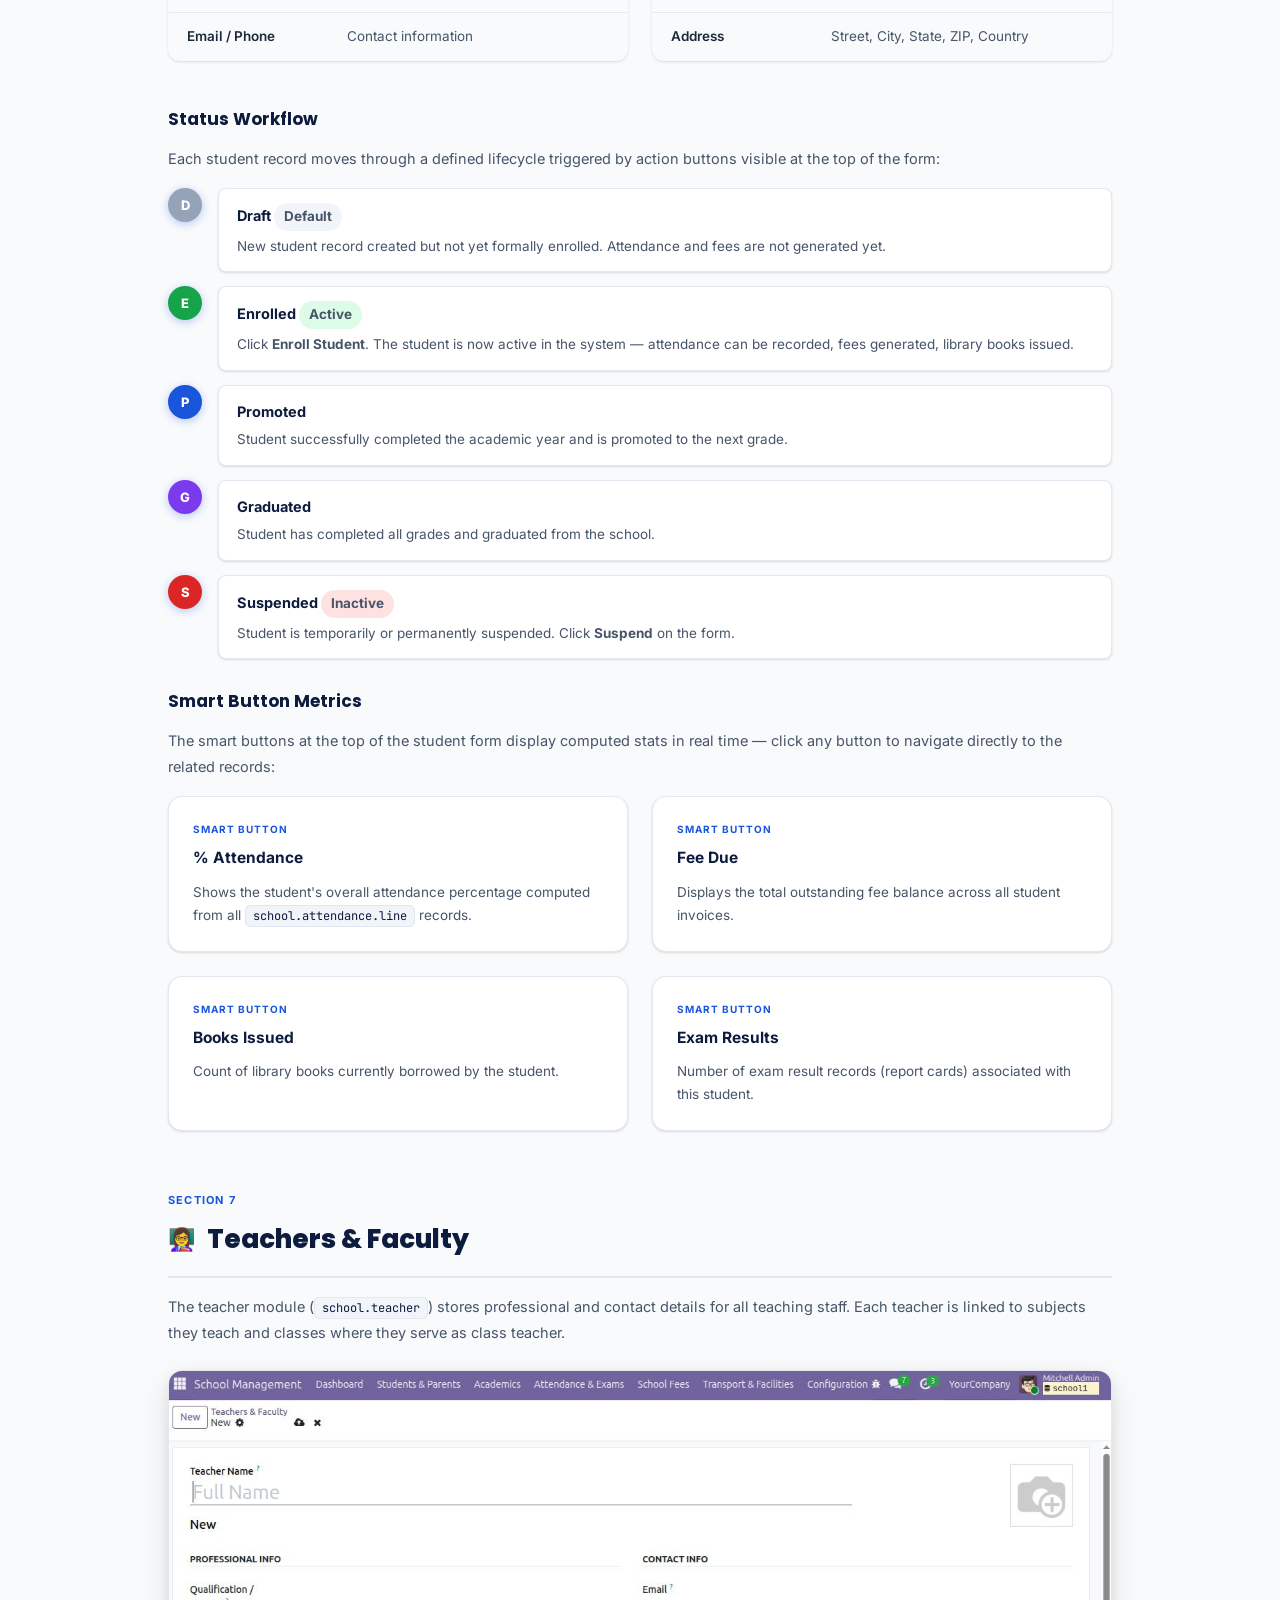
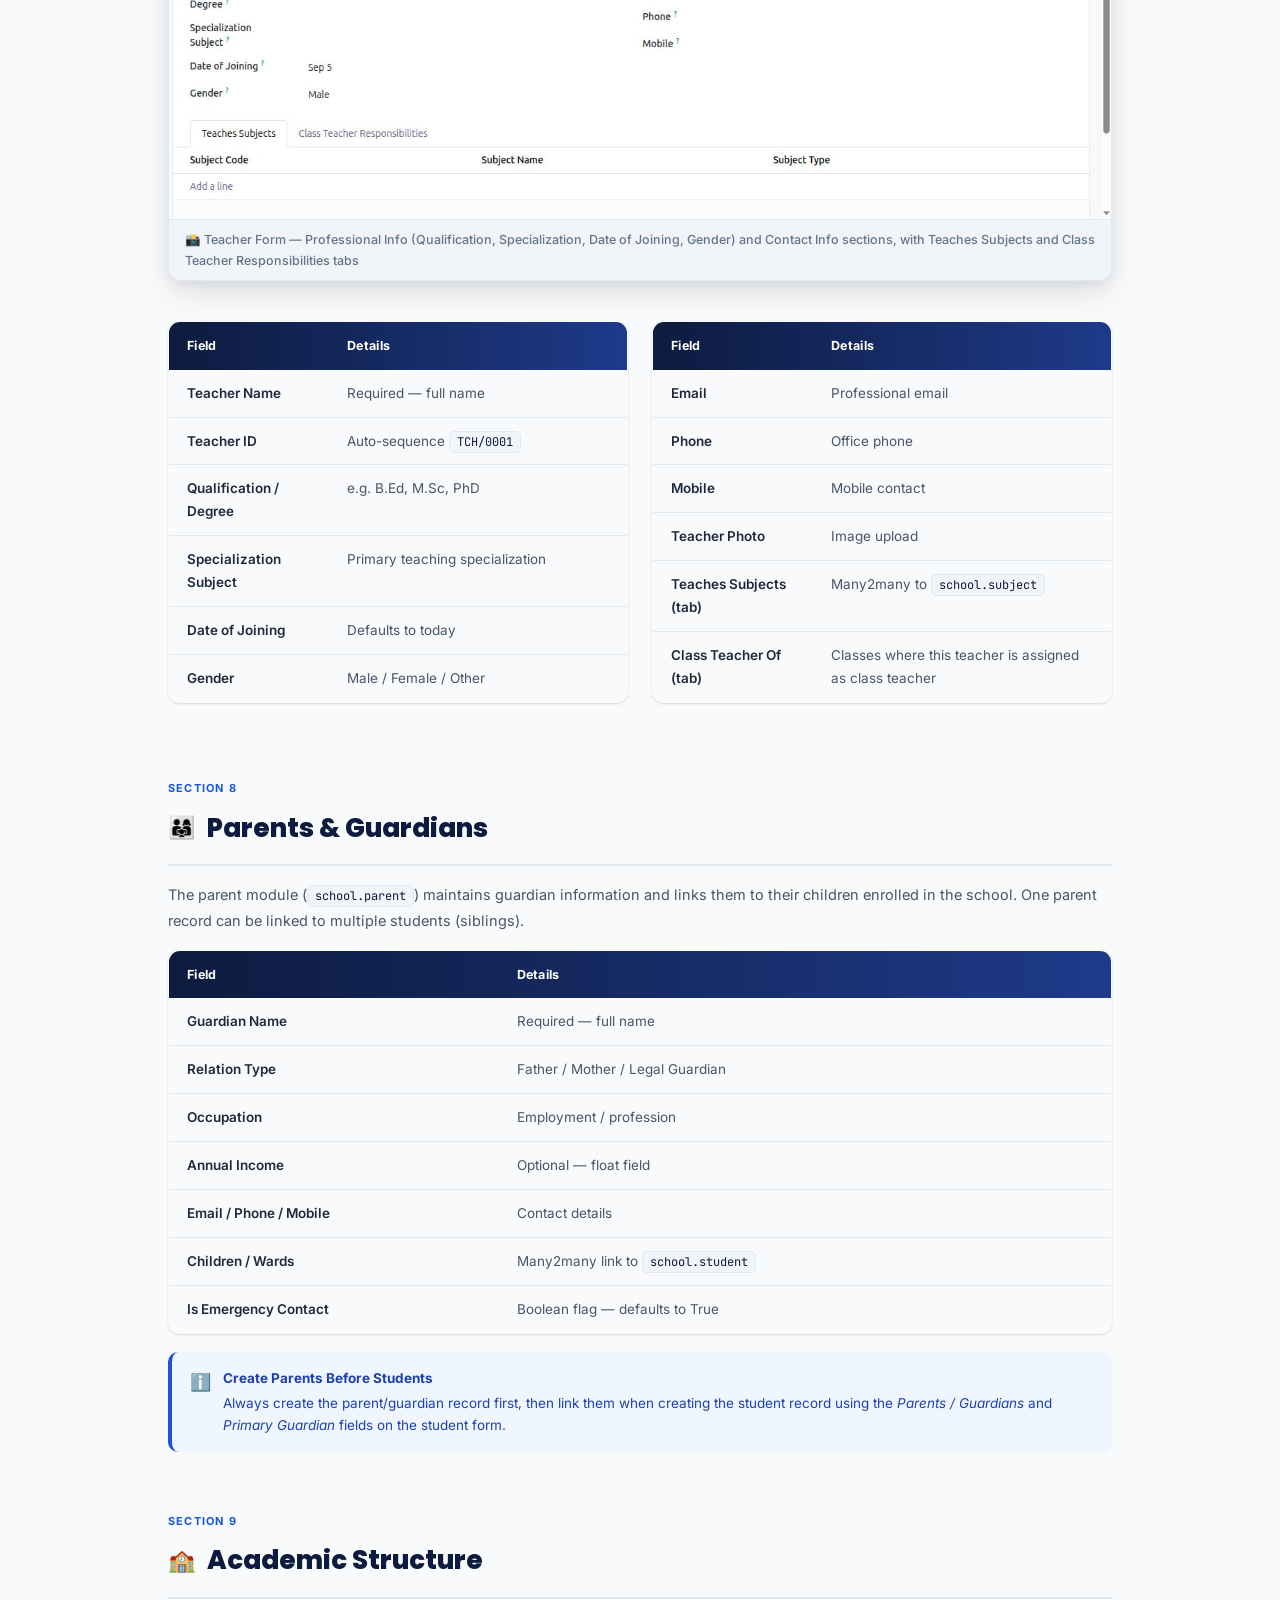
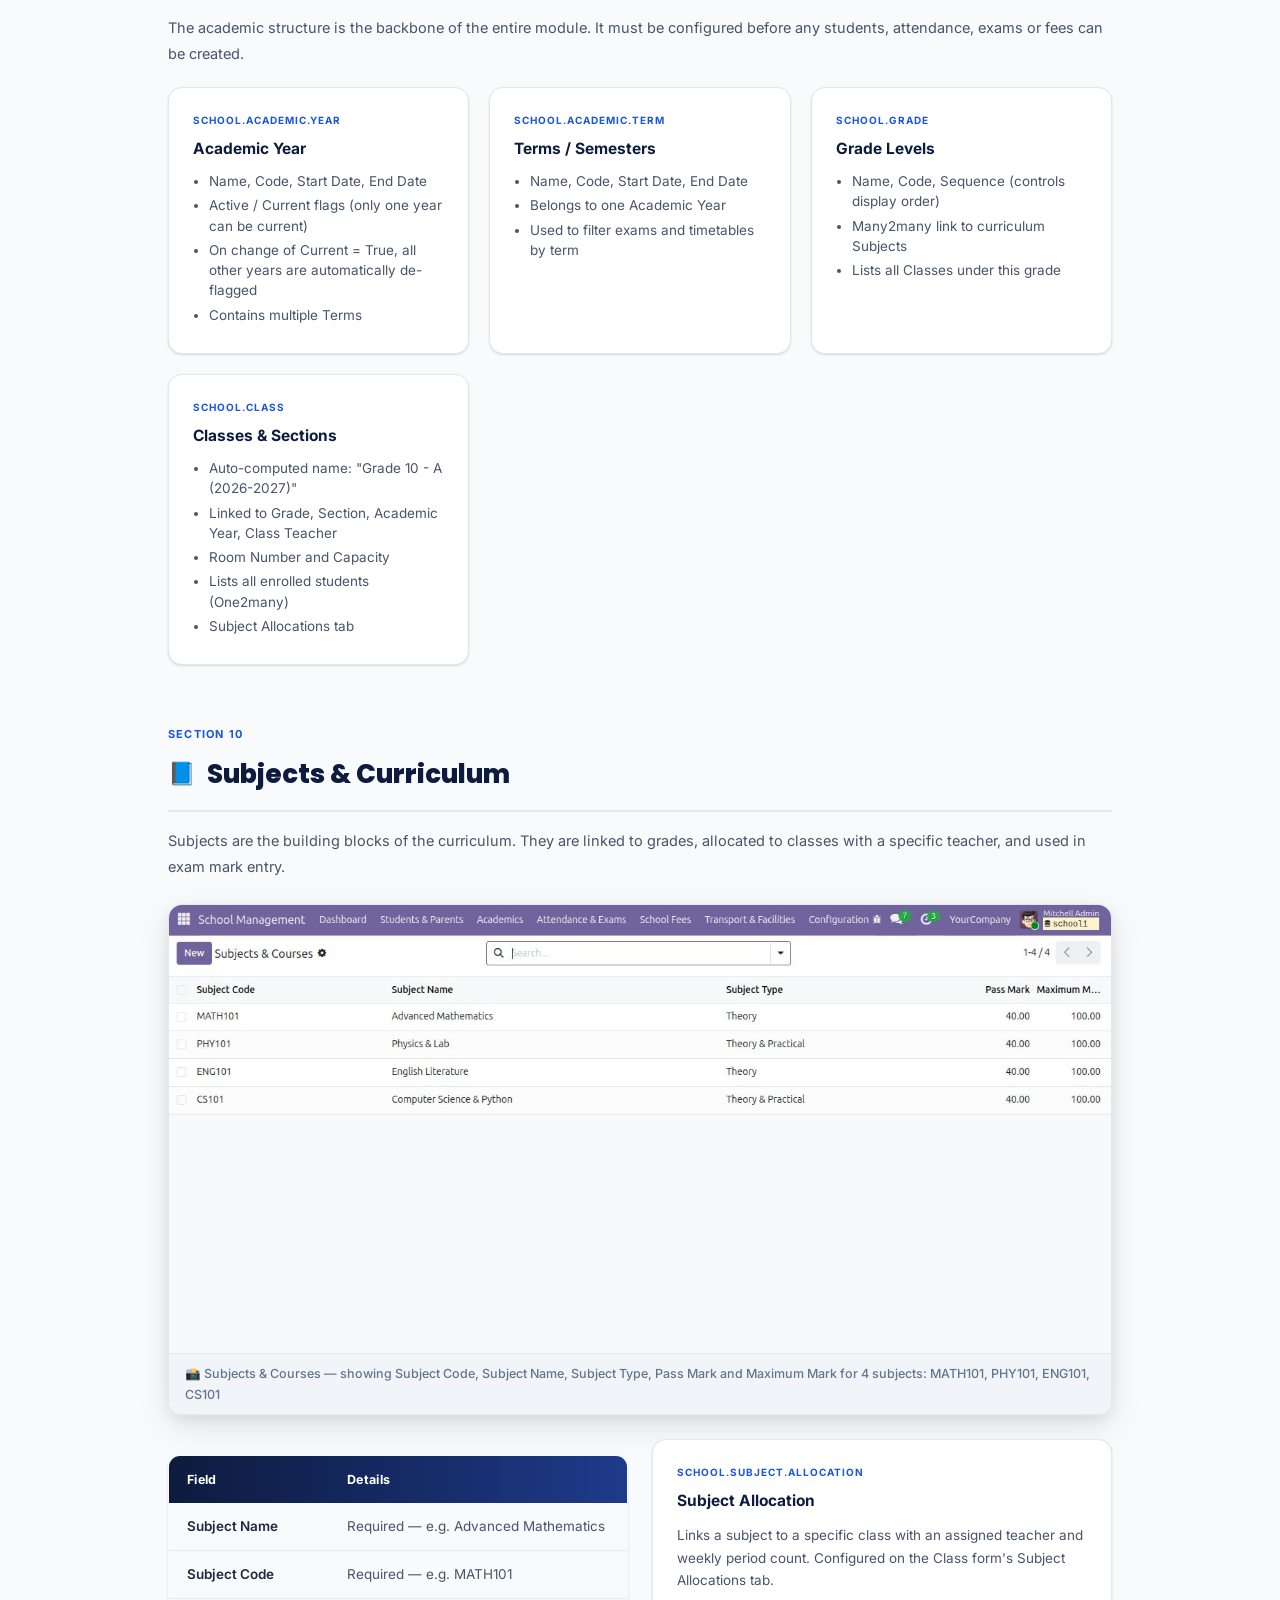
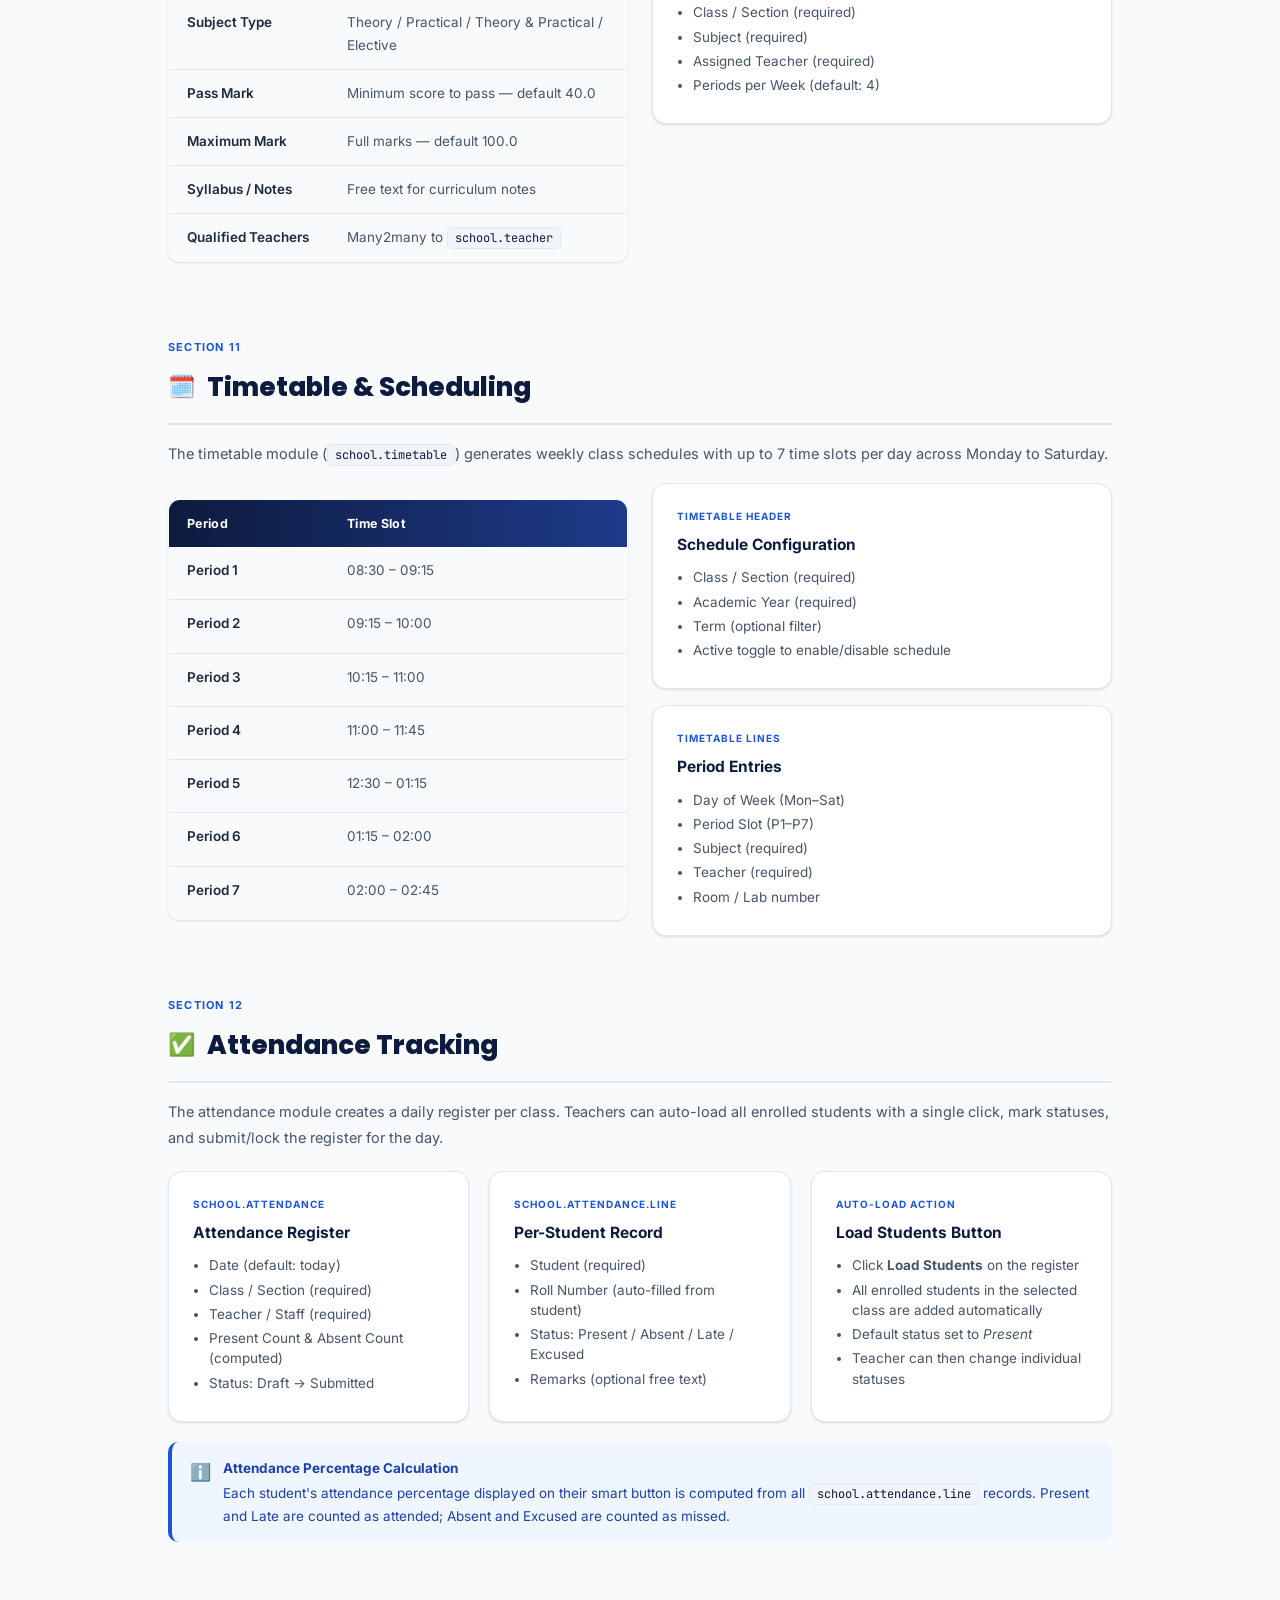
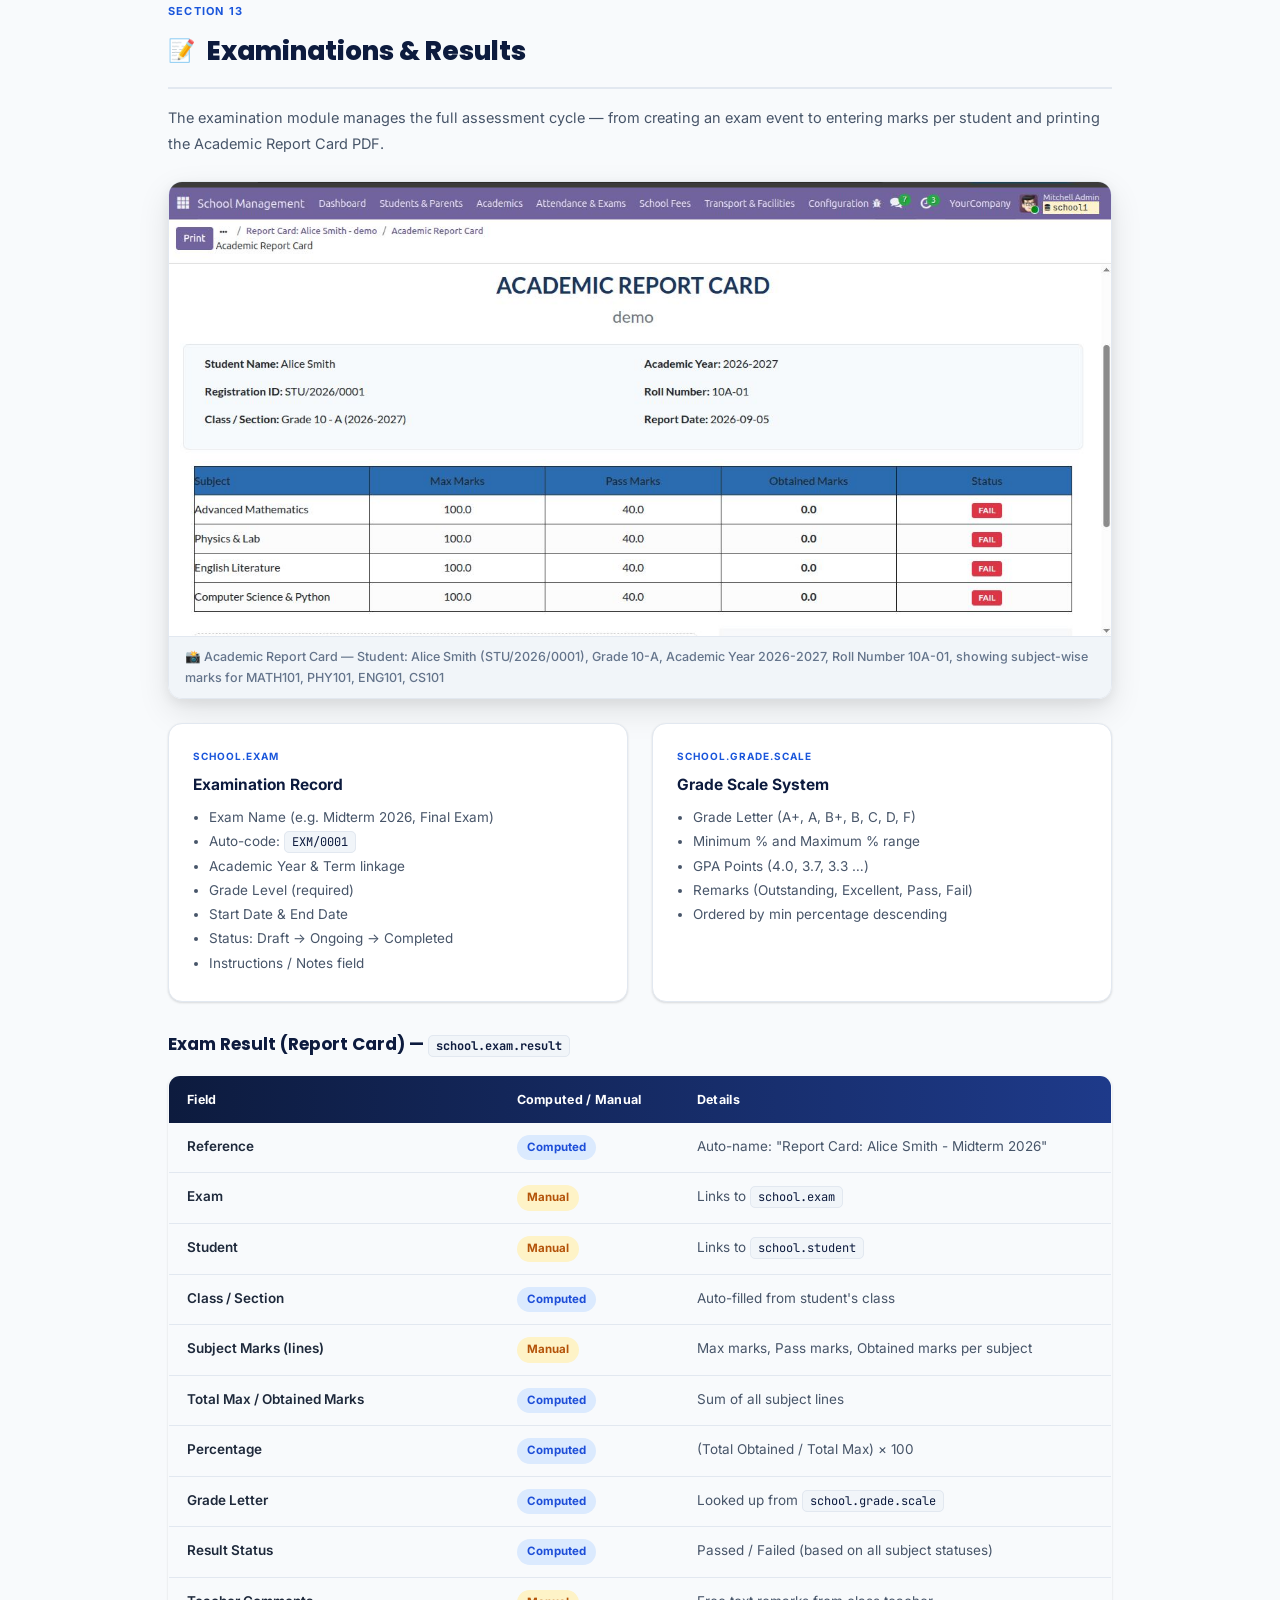
==== commit 1151e8a8: "Improve Apps Store documentation design" ====
--- a/sds_school_management/static/description/index.html
+++ b/sds_school_management/static/description/index.html
@@ -2,2301 +2,2550 @@
 <html lang="en">
 
 <head>
-    <meta charset="UTF-8">
-    <meta name="viewport" content="width=device-width, initial-scale=1.0">
-    <title>SDS School Management System | Odoo 19</title>
-
+    <meta charset="UTF-8" />
+    <meta name="viewport" content="width=device-width,initial-scale=1.0" />
+    <title>School Management System – Documentation | SmartDesk Solution</title>
+    <link
+        href="https://fonts.googleapis.com/css2?family=Inter:wght@300;400;500;600;700;800&family=Poppins:wght@600;700;800;900&family=JetBrains+Mono:wght@400;500&display=swap"
+        rel="stylesheet" />
     <style>
-        /* =========================================================
-           SDS SCHOOL MANAGEMENT SYSTEM
-           ODOO 19 APP STORE DOCUMENTATION
-           ========================================================= */
-
         * {
             box-sizing: border-box;
+            margin: 0;
+            padding: 0
+        }
+
+        :root {
+            --navy: #0d1b3e;
+            --blue: #1a56db;
+            --blue-mid: #2563eb;
+            --blue-light: #eff6ff;
+            --blue-border: #bfdbfe;
+            --cyan: #06b6d4;
+            --purple: #714b67;
+            --purple-light: #f3eef1;
+            --green: #16a34a;
+            --green-light: #f0fdf4;
+            --amber: #d97706;
+            --amber-light: #fffbeb;
+            --red: #dc2626;
+            --gray-50: #f8fafc;
+            --gray-100: #f1f5f9;
+            --gray-200: #e2e8f0;
+            --gray-300: #cbd5e1;
+            --gray-400: #94a3b8;
+            --gray-500: #64748b;
+            --gray-600: #475569;
+            --gray-700: #334155;
+            --gray-800: #1e293b;
+            --white: #ffffff;
+            --shadow-sm: 0 1px 3px rgba(0, 0, 0, .08), 0 1px 2px rgba(0, 0, 0, .06);
+            --shadow-md: 0 4px 12px rgba(0, 0, 0, .08), 0 2px 6px rgba(0, 0, 0, .05);
+            --shadow-lg: 0 12px 32px rgba(0, 0, 0, .10), 0 4px 12px rgba(0, 0, 0, .06);
+            --radius: 14px;
+            --radius-sm: 8px;
         }
 
         html {
-            scroll-behavior: smooth;
+            scroll-behavior: smooth
         }
 
         body {
-            margin: 0;
-            padding: 0;
-            background: #ffffff;
-            color: #18213f;
-            font-family: Arial, Helvetica, sans-serif;
-            line-height: 1.65;
-        }
-
-        .sds-page {
-            max-width: 1180px;
+            font-family: 'Inter', sans-serif;
+            background: var(--gray-50);
+            color: var(--gray-800);
+            line-height: 1.7;
+            font-size: 15px
+        }
+
+        /* ─── LAYOUT ───────────────────────── */
+        .wrap {
+            max-width: 1000px;
             margin: 0 auto;
-            padding: 18px 14px 50px;
-        }
-
-        .sds-page img {
-            max-width: 100%;
+            padding: 0 28px 80px
+        }
+
+        /* ─── BANNER ───────────────────────── */
+        .banner-wrap {
+            width: 100%;
+            border-radius: 20px;
+            overflow: hidden;
+            box-shadow: var(--shadow-lg);
+            margin-bottom: 0
+        }
+
+        .banner-wrap img {
+            width: 100%;
             height: auto;
-        }
-
-        .sds-page a {
+            display: block
+        }
+
+        /* ─── HEADER CARD ──────────────────── */
+        .header-card {
+            background: linear-gradient(135deg, var(--navy) 0%, #1e3a8a 55%, #1d4ed8 100%);
+            border-radius: 20px;
+            padding: 50px 48px;
+            margin: 28px 0;
+            display: flex;
+            align-items: center;
+            gap: 40px;
+            flex-wrap: wrap;
+            position: relative;
+            overflow: hidden;
+            box-shadow: var(--shadow-lg);
+        }
+
+        .header-card::before {
+            content: '';
+            position: absolute;
+            top: -80px;
+            right: -80px;
+            width: 300px;
+            height: 300px;
+            border-radius: 50%;
+            background: rgba(99, 179, 237, .08);
+            pointer-events: none;
+        }
+
+        .header-card::after {
+            content: '';
+            position: absolute;
+            bottom: -60px;
+            left: 30%;
+            width: 200px;
+            height: 200px;
+            border-radius: 50%;
+            background: rgba(99, 179, 237, .05);
+            pointer-events: none;
+        }
+
+        .header-logo img {
+            height: 68px;
+            width: auto;
+            position: relative;
+            z-index: 1
+        }
+
+        .header-text {
+            flex: 1;
+            min-width: 280px;
+            position: relative;
+            z-index: 1
+        }
+
+        .header-text h1 {
+            font-family: 'Poppins', sans-serif;
+            font-size: clamp(22px, 3.5vw, 32px);
+            font-weight: 900;
+            color: #fff;
+            line-height: 1.15;
+            margin-bottom: 12px
+        }
+
+        .header-text p {
+            color: #c7d2fe;
+            font-size: 14.5px;
+            line-height: 1.7;
+            max-width: 560px;
+            margin-bottom: 18px
+        }
+
+        .meta-row {
+            display: flex;
+            flex-wrap: wrap;
+            gap: 8px
+        }
+
+        .meta-chip {
+            background: rgba(255, 255, 255, .13);
+            border: 1px solid rgba(255, 255, 255, .22);
+            color: #e0e7ff;
+            padding: 4px 13px;
+            border-radius: 20px;
+            font-size: 12px;
+            font-weight: 600
+        }
+
+        /* ─── CONTACT BAR ──────────────────── */
+        .contact-bar {
+            background: var(--white);
+            border: 1px solid var(--gray-200);
+            border-radius: 12px;
+            padding: 16px 24px;
+            display: flex;
+            flex-wrap: wrap;
+            align-items: center;
+            justify-content: center;
+            gap: 20px;
+            margin-bottom: 40px;
+            box-shadow: var(--shadow-sm)
+        }
+
+        .contact-item {
+            display: flex;
+            align-items: center;
+            gap: 8px;
+            font-size: 13.5px;
+            color: var(--gray-700);
+            font-weight: 500;
+            text-decoration: none
+        }
+
+        .contact-item:hover {
+            color: var(--blue)
+        }
+
+        .contact-item .ci-icon {
+            font-size: 16px
+        }
+
+        /* ─── TOC ──────────────────────────── */
+        .toc-card {
+            background: var(--white);
+            border: 1px solid var(--gray-200);
+            border-radius: var(--radius);
+            padding: 30px 34px;
+            margin-bottom: 44px;
+            box-shadow: var(--shadow-sm)
+        }
+
+        .toc-card h2 {
+            font-size: 15px;
+            font-weight: 700;
+            color: var(--navy);
+            margin-bottom: 16px;
+            padding-bottom: 12px;
+            border-bottom: 2px solid var(--gray-200);
+            display: flex;
+            align-items: center;
+            gap: 8px
+        }
+
+        .toc-grid {
+            display: grid;
+            grid-template-columns: 1fr 1fr;
+            gap: 6px 32px
+        }
+
+        .toc-grid li {
+            font-size: 13.5px;
+            list-style: none;
+            padding: 4px 0;
+            border-bottom: 1px dashed var(--gray-200)
+        }
+
+        .toc-grid li a {
+            color: var(--blue);
             text-decoration: none;
-        }
-
-        .sds-container {
-            width: 100%;
-        }
-
-        .sds-center {
-            text-align: center;
-        }
-
-        .sds-eyebrow {
-            margin: 0 0 8px;
-            color: #6f3cc3;
-            font-size: 12px;
-            font-weight: 800;
-            letter-spacing: 2px;
-            text-transform: uppercase;
-        }
-
-        .sds-title {
-            margin: 0;
-            color: #17203d;
-            font-size: 42px;
-            line-height: 1.12;
-            font-weight: 800;
-        }
-
-        .sds-section-title {
-            margin: 0 0 12px;
-            color: #17203d;
-            font-size: 31px;
-            line-height: 1.2;
-            font-weight: 800;
-        }
-
-        .sds-text {
-            margin: 0;
-            color: #667085;
-            font-size: 15px;
-        }
-
-        .sds-lead {
-            max-width: 850px;
-            margin: 0 auto;
-            color: #667085;
-            font-size: 16px;
-            line-height: 1.8;
-        }
-
-        .sds-section {
-            margin-top: 58px;
-        }
-
-        /* =========================
-           TOP HEADER
-           ========================= */
-
-        .sds-header {
-            padding: 14px 20px;
-            border: 1px solid #e6e0f4;
-            border-radius: 22px;
-            background: #ffffff;
-            box-shadow: 0 12px 35px rgba(62, 42, 100, 0.08);
-        }
-
-        .sds-header-table {
-            width: 100%;
-            border-collapse: collapse;
-        }
-
-        .sds-header-table td {
-            vertical-align: middle;
-            padding: 4px 8px;
-        }
-
-        .sds-brand {
-            width: 25%;
-        }
-
-        .sds-brand img {
-            width: 155px;
-            max-height: 68px;
-            object-fit: contain;
-            display: block;
-        }
-
-        .sds-nav {
-            width: 50%;
-            text-align: center;
-        }
-
-        .sds-nav span {
-            display: inline-block;
-            margin: 3px 5px;
-            padding: 7px 10px;
-            color: #24305b;
-            font-size: 11px;
-            font-weight: 700;
-            border-radius: 18px;
-        }
-
-        .sds-nav .active {
-            color: #5c2bb1;
-            background: #eee6ff;
-        }
-
-        .sds-header-badge {
-            width: 25%;
-            text-align: right;
-        }
-
-        .sds-odoo-badge {
-            display: inline-block;
-            padding: 9px 14px;
-            border: 1px solid #9a74e7;
-            border-radius: 18px;
-            color: #33205f;
-            background: #fbf9ff;
-            font-size: 12px;
-            font-weight: 800;
-        }
-
-        .sds-odoo-dot {
-            display: inline-block;
-            width: 22px;
-            height: 22px;
-            margin-right: 6px;
-            vertical-align: middle;
-            border-radius: 50%;
-            background: #7b3fc5;
-        }
-
-        /* =========================
-           HERO
-           ========================= */
-
-        .sds-hero {
-            margin-top: 18px;
-            padding: 54px 42px 42px;
-            overflow: hidden;
-            border-radius: 30px;
-            background:
-                radial-gradient(circle at 88% 15%, rgba(164, 126, 255, 0.25), transparent 34%),
-                radial-gradient(circle at 60% 85%, rgba(118, 78, 213, 0.16), transparent 38%),
-                linear-gradient(135deg, #faf8ff 0%, #f2ecff 50%, #ffffff 100%);
-            border: 1px solid #e7ddfa;
-            box-shadow: 0 20px 55px rgba(73, 40, 126, 0.12);
-        }
-
-        .sds-hero-table {
-            width: 100%;
-            border-collapse: collapse;
-        }
-
-        .sds-hero-table td {
-            width: 50%;
-            vertical-align: middle;
-            padding: 10px;
-        }
-
-        .sds-hero-copy {
-            padding-right: 30px;
-        }
-
-        .sds-hero-title {
-            margin: 0 0 18px;
-            color: #19213d;
-            font-size: 48px;
-            line-height: 1.05;
-            font-weight: 850;
-        }
-
-        .sds-hero-title span {
-            color: #5d25ad;
-        }
-
-        .sds-hero-description {
-            margin: 0 0 20px;
-            color: #5f6780;
-            font-size: 16px;
-            line-height: 1.75;
-        }
-
-        .sds-check-list {
-            margin: 0 0 24px;
-            padding: 0;
-            list-style: none;
-        }
-
-        .sds-check-list li {
-            margin: 8px 0;
-            color: #34405f;
-            font-size: 14px;
-            font-weight: 600;
-        }
-
-        .sds-check {
-            display: inline-block;
-            width: 20px;
-            height: 20px;
-            margin-right: 8px;
-            text-align: center;
-            line-height: 20px;
-            border-radius: 50%;
-            background: #25a56a;
-            color: #ffffff;
-            font-size: 12px;
-            font-weight: 800;
-        }
-
-        .sds-button {
-            display: inline-block;
-            margin: 3px 6px 3px 0;
-            padding: 12px 23px;
-            border-radius: 28px;
-            background: linear-gradient(135deg, #682bb8, #8a4bd0);
-            color: #ffffff !important;
-            font-size: 13px;
-            font-weight: 800;
-            box-shadow: 0 10px 24px rgba(102, 42, 181, 0.24);
-        }
-
-        .sds-button-outline {
-            display: inline-block;
-            margin: 3px 0;
-            padding: 11px 22px;
-            border: 1px solid #9a76e8;
-            border-radius: 28px;
-            background: #ffffff;
-            color: #5924ad !important;
-            font-size: 13px;
-            font-weight: 800;
-        }
-
-        .sds-hero-image {
-            position: relative;
-            text-align: center;
-        }
-
-        .sds-hero-image img {
-            width: 100%;
-            max-width: 540px;
-            border-radius: 22px;
-            box-shadow: 0 25px 50px rgba(52, 31, 90, 0.20);
-        }
-
-        .sds-image-caption {
-            margin-top: 12px;
-            color: #6940a4;
-            font-size: 12px;
-            font-weight: 700;
-            font-style: italic;
-        }
-
-        /* =========================
-           INFO STRIP
-           ========================= */
-
-        .sds-info-strip {
-            margin-top: 20px;
-            padding: 18px 12px;
-            border: 1px solid #e6def5;
-            border-radius: 22px;
-            background: #ffffff;
-            box-shadow: 0 12px 30px rgba(62, 42, 100, 0.07);
-        }
-
-        .sds-info-table {
-            width: 100%;
-            border-collapse: collapse;
-        }
-
-        .sds-info-table td {
-            width: 20%;
-            padding: 8px 12px;
-            text-align: center;
-            border-right: 1px solid #ebe6f3;
-            vertical-align: middle;
-        }
-
-        .sds-info-table td:last-child {
-            border-right: 0;
-        }
-
-        .sds-info-icon {
-            display: inline-block;
-            width: 38px;
-            height: 38px;
-            margin-right: 7px;
-            vertical-align: middle;
-            line-height: 38px;
-            border-radius: 50%;
-            background: #eee5ff;
-            color: #6932b9;
-            font-size: 17px;
-            font-weight: 800;
-        }
-
-        .sds-info-label {
-            display: inline-block;
-            vertical-align: middle;
-            text-align: left;
-            color: #1e294b;
-            font-size: 12px;
-            font-weight: 800;
-        }
-
-        .sds-info-label small {
-            display: block;
-            color: #737b91;
-            font-size: 11px;
             font-weight: 500;
-        }
-
-        /* =========================
-           ABOUT
-           ========================= */
-
-        .sds-about {
-            padding: 35px;
-            border-radius: 25px;
-            background: linear-gradient(135deg, #ffffff, #faf8ff);
-            border: 1px solid #ebe5f5;
-        }
-
-        .sds-about-table {
-            width: 100%;
-            border-collapse: collapse;
-        }
-
-        .sds-about-table td {
-            width: 50%;
-            vertical-align: middle;
-            padding: 10px;
-        }
-
-        .sds-quote {
-            padding: 24px;
-            border-radius: 20px;
-            background: linear-gradient(135deg, #f3edff, #faf7ff);
-            border: 1px solid #e4d9fb;
-            color: #5c4a81;
-            font-size: 14px;
-            font-style: italic;
-        }
-
-        .sds-quote strong {
-            display: block;
-            margin-top: 10px;
-            color: #6b3eb1;
-            font-size: 12px;
-            font-style: normal;
-        }
-
-        /* =========================
-           SECTION HEADER
-           ========================= */
-
-        .sds-heading {
-            margin-bottom: 25px;
-        }
-
-        .sds-heading-line {
-            width: 46px;
-            height: 4px;
-            margin: 0 0 12px;
-            border-radius: 10px;
-            background: linear-gradient(90deg, #7b2fc1, #d64ea7);
-        }
-
-        .sds-center .sds-heading-line {
-            margin-left: auto;
-            margin-right: auto;
-        }
-
-        /* =========================
-           FEATURE CARDS
-           ========================= */
-
-        .sds-features {
-            width: 100%;
-            border-collapse: separate;
-            border-spacing: 10px;
-            margin: -10px;
-        }
-
-        .sds-feature-cell {
-            width: 25%;
-            vertical-align: top;
-        }
-
-        .sds-feature-card {
-            min-height: 175px;
-            padding: 20px;
-            border: 1px solid #e8e2f2;
-            border-radius: 20px;
-            background: #ffffff;
-            box-shadow: 0 9px 25px rgba(54, 37, 86, 0.06);
-        }
-
-        .sds-feature-icon {
-            width: 46px;
-            height: 46px;
-            margin-bottom: 12px;
-            text-align: center;
-            line-height: 46px;
-            border-radius: 14px;
-            background: #f0e8ff;
-            color: #6a31ba;
-            font-size: 20px;
-            font-weight: 800;
-        }
-
-        .sds-feature-card h3 {
-            margin: 0 0 7px;
-            color: #20294b;
-            font-size: 17px;
-            line-height: 1.25;
-        }
-
-        .sds-feature-card p {
-            margin: 0;
-            color: #71798c;
-            font-size: 12px;
-            line-height: 1.65;
-        }
-
-        /* =========================
-           SCREENSHOT SECTIONS
-           ========================= */
-
-        .sds-showcase {
-            padding: 35px;
-            border-radius: 26px;
-            background: linear-gradient(135deg, #f8f4ff, #ffffff);
-            border: 1px solid #e9e0f8;
-        }
-
-        .sds-showcase-table {
-            width: 100%;
-            border-collapse: collapse;
-        }
-
-        .sds-showcase-table td {
-            width: 50%;
-            vertical-align: middle;
-            padding: 12px;
-        }
-
-        .sds-screenshot-card {
-            padding: 13px;
-            border-radius: 18px;
-            background: #ffffff;
-            border: 1px solid #e6e1ec;
-            box-shadow: 0 12px 30px rgba(44, 31, 69, 0.08);
-        }
-
-        .sds-screenshot-card img {
-            display: block;
-            width: 100%;
-            height: 330px;
-            object-fit: contain;
-            background: #f8f8fb;
-            border: 1px solid #e7e3eb;
-            border-radius: 12px;
-        }
-
-        .sds-screenshot-title {
-            margin: 13px 3px 4px;
-            color: #5d2aa9;
-            font-size: 18px;
-            font-weight: 800;
-        }
-
-        .sds-screenshot-description {
-            margin: 0 3px;
-            color: #70788b;
-            font-size: 13px;
-        }
-
-        /* =========================
-           ADMISSION HIGHLIGHT
-           ========================= */
-
-        .sds-admission {
-            padding: 38px;
-            border-radius: 28px;
-            background:
-                radial-gradient(circle at 80% 20%, rgba(167, 126, 244, 0.18), transparent 30%),
-                linear-gradient(135deg, #f7f1ff, #ffffff);
-            border: 1px solid #e5d9fa;
-        }
-
-        .sds-admission-table {
-            width: 100%;
-            border-collapse: collapse;
-        }
-
-        .sds-admission-table td {
-            width: 50%;
-            padding: 12px;
-            vertical-align: middle;
-        }
-
-        .sds-admission-list {
-            margin: 18px 0 0;
-            padding: 0;
-            list-style: none;
-        }
-
-        .sds-admission-list li {
-            margin: 8px 0;
-            color: #4e5872;
-            font-size: 13px;
-        }
-
-        .sds-admission-list li:before {
-            content: "✓";
-            display: inline-block;
-            width: 21px;
-            height: 21px;
-            margin-right: 7px;
-            text-align: center;
-            line-height: 21px;
-            border-radius: 50%;
-            background: #6d32bd;
-            color: #ffffff;
-            font-size: 11px;
-            font-weight: 800;
-        }
-
-        .sds-admission-note {
-            margin-top: 18px;
-            padding: 16px 18px;
-            border-left: 4px solid #6d32bd;
-            border-radius: 0 14px 14px 0;
-            background: #eee4ff;
-            color: #4f3190;
-            font-size: 13px;
-            font-weight: 700;
-        }
-
-        /* =========================
-           FEE / MODULE SHOWCASE
-           ========================= */
-
-        .sds-card-grid {
-            width: 100%;
-            border-collapse: separate;
-            border-spacing: 12px;
-            margin: -12px;
-        }
-
-        .sds-card-grid td {
-            width: 33.333%;
-            vertical-align: top;
-        }
-
-        .sds-mini-card {
-            min-height: 190px;
-            padding: 23px;
-            border-radius: 20px;
-            background: #ffffff;
-            border: 1px solid #e8e2f0;
-            box-shadow: 0 9px 25px rgba(52, 38, 77, 0.06);
-        }
-
-        .sds-mini-card h3 {
-            margin: 0 0 9px;
-            color: #5e2ba8;
-            font-size: 18px;
-        }
-
-        .sds-mini-card p {
-            margin: 0;
-            color: #70788b;
-            font-size: 13px;
-        }
-
-        /* =========================
-           WORKFLOW
-           ========================= */
-
-        .sds-workflow {
-            padding: 35px;
-            border-radius: 25px;
-            background: #faf8ff;
-            border: 1px solid #e7dff3;
-        }
-
-        .sds-workflow-table {
-            width: 100%;
-            border-collapse: separate;
-            border-spacing: 8px;
-            margin: -8px;
-        }
-
-        .sds-workflow-table td {
-            width: 16.666%;
-            vertical-align: top;
-            text-align: center;
-        }
-
-        .sds-step {
-            min-height: 170px;
-            padding: 18px 10px;
-            border-radius: 18px;
-            background: #ffffff;
-            border: 1px solid #e6e0ed;
-        }
-
-        .sds-step-number {
-            width: 42px;
-            height: 42px;
-            margin: 0 auto 10px;
-            line-height: 42px;
-            border-radius: 50%;
-            background: linear-gradient(135deg, #7134bd, #a05cdb);
-            color: #ffffff;
-            font-size: 13px;
-            font-weight: 800;
-        }
-
-        .sds-step h3 {
-            margin: 0 0 6px;
-            color: #252e50;
-            font-size: 15px;
-        }
-
-        .sds-step p {
-            margin: 0;
-            color: #7a8191;
-            font-size: 11px;
-            line-height: 1.55;
-        }
-
-        /* =========================
-           REPORTS
-           ========================= */
-
-        .sds-reports {
-            padding: 36px;
-            border-radius: 27px;
-            background: linear-gradient(135deg, #30205d, #6432a2);
-            color: #ffffff;
-            box-shadow: 0 20px 45px rgba(54, 30, 92, 0.18);
-        }
-
-        .sds-reports .sds-eyebrow {
-            color: #dbcaff;
-        }
-
-        .sds-reports .sds-section-title {
-            color: #ffffff;
-        }
-
-        .sds-report-table {
-            width: 100%;
-            border-collapse: separate;
-            border-spacing: 10px;
-            margin: -10px;
-        }
-
-        .sds-report-table td {
-            width: 33.333%;
-            vertical-align: top;
-        }
-
-        .sds-report-card {
-            min-height: 145px;
-            padding: 22px;
-            border-radius: 17px;
-            background: rgba(255, 255, 255, 0.10);
-            border: 1px solid rgba(255, 255, 255, 0.18);
-        }
-
-        .sds-report-card h3 {
-            margin: 0 0 8px;
-            color: #ffffff;
-            font-size: 17px;
-        }
-
-        .sds-report-card p {
-            margin: 0;
-            color: #e2dced;
-            font-size: 12px;
-        }
-
-        /* =========================
-           TECHNICAL
-           ========================= */
-
-        .sds-tech {
-            padding: 35px;
-            border-radius: 25px;
-            background: #f8f6fb;
-            border: 1px solid #e7dfed;
-        }
-
-        .sds-tech-table {
-            width: 100%;
-            border-collapse: collapse;
-        }
-
-        .sds-tech-table td {
-            width: 50%;
-            vertical-align: top;
-            padding: 10px 18px;
-        }
-
-        .sds-tech-item {
-            padding: 13px 0;
-            border-bottom: 1px solid #e4dfe9;
-            color: #5e6679;
-            font-size: 13px;
-        }
-
-        .sds-tech-label {
-            color: #6130a9;
-            font-weight: 800;
-        }
-
-        /* =========================
-           INSTALLATION
-           ========================= */
-
-        .sds-install-table {
-            width: 100%;
-            border-collapse: separate;
-            border-spacing: 10px;
-            margin: -10px;
-        }
-
-        .sds-install-table td {
-            width: 25%;
-            vertical-align: top;
-        }
-
-        .sds-install-card {
-            min-height: 170px;
-            padding: 22px;
-            border-radius: 19px;
-            background: #ffffff;
-            border: 1px solid #e8e2ed;
-            box-shadow: 0 8px 23px rgba(54, 40, 76, 0.06);
-        }
-
-        .sds-install-card .sds-step-number {
-            margin: 0 0 12px;
-        }
-
-        .sds-install-card h3 {
-            margin: 0 0 7px;
-            color: #263050;
-            font-size: 16px;
-        }
-
-        .sds-install-card p {
-            margin: 0;
-            color: #747c8d;
-            font-size: 12px;
-        }
-
-        /* =========================
-           SUPPORT
-           ========================= */
-
-        .sds-support {
-            padding: 42px 25px;
-            border-radius: 27px;
-            text-align: center;
-            background:
-                radial-gradient(circle at 20% 20%, rgba(255, 255, 255, 0.16), transparent 28%),
-                linear-gradient(135deg, #6428ad, #9149c9);
-            color: #ffffff;
-            box-shadow: 0 18px 42px rgba(100, 39, 171, 0.22);
-        }
-
-        .sds-support img {
-            width: 180px;
-            max-height: 70px;
-            object-fit: contain;
-            margin-bottom: 13px;
-        }
-
-        .sds-support .sds-eyebrow {
-            color: #e7d8ff;
-        }
-
-        .sds-support h2 {
-            margin: 5px 0 10px;
-            color: #ffffff;
-            font-size: 31px;
-        }
-
-        .sds-support p {
-            max-width: 720px;
-            margin: 0 auto 18px;
-            color: #f2eaff;
-            font-size: 14px;
-        }
-
-        .sds-support a {
-            color: #ffffff !important;
-            font-weight: 800;
-            font-size: 13px;
-        }
-
-        /* =========================
-           FOOTER
-           ========================= */
-
-        .sds-footer {
-            margin-top: 38px;
-            padding-top: 22px;
-            border-top: 1px solid #e9e4ef;
-            text-align: center;
-            color: #8a91a0;
-            font-size: 11px;
-        }
-
-        /* =========================
-           RESPONSIVE
-           ========================= */
-
-        @media (max-width: 900px) {
-
-            .sds-hero-table td,
-            .sds-about-table td,
-            .sds-showcase-table td,
-            .sds-admission-table td {
-                display: block;
-                width: 100%;
-            }
-
-            .sds-hero-copy {
-                padding-right: 0;
-                padding-bottom: 20px;
-            }
-
-            .sds-feature-cell {
-                width: 50%;
-            }
-
-            .sds-info-table td {
-                width: 50%;
-            }
-
-            .sds-info-table td:nth-child(2) {
-                border-right: 0;
-            }
-
-            .sds-workflow-table td {
-                width: 33.333%;
-            }
-
-            .sds-install-table td {
-                width: 50%;
-            }
-        }
-
-        @media (max-width: 600px) {
-            .sds-page {
-                padding: 8px 5px 30px;
-            }
-
-            .sds-header {
-                padding: 15px;
-            }
-
-            .sds-header-table,
-            .sds-header-table tbody,
-            .sds-header-table tr,
-            .sds-header-table td {
-                display: block;
-                width: 100%;
-                text-align: center;
-            }
-
-            .sds-brand img {
-                margin: 0 auto;
-            }
-
-            .sds-nav {
-                margin: 10px 0;
-            }
-
-            .sds-header-badge {
-                text-align: center;
-            }
-
-            .sds-hero {
-                padding: 30px 20px;
-            }
-
-            .sds-hero-title {
-                font-size: 34px;
-            }
-
-            .sds-title {
-                font-size: 32px;
-            }
-
-            .sds-section-title {
-                font-size: 26px;
-            }
-
-            .sds-feature-cell,
-            .sds-info-table td,
-            .sds-workflow-table td,
-            .sds-install-table td {
-                width: 100%;
-            }
-
-            .sds-info-table,
-            .sds-info-table tbody,
-            .sds-info-table tr,
-            .sds-info-table td {
-                display: block;
-            }
-
-            .sds-info-table td {
-                border-right: 0;
-                border-bottom: 1px solid #ebe6f3;
-            }
-
-            .sds-info-table td:last-child {
-                border-bottom: 0;
-            }
-
-            .sds-card-grid,
-            .sds-card-grid tbody,
-            .sds-card-grid tr,
-            .sds-card-grid td,
-            .sds-report-table,
-            .sds-report-table tbody,
-            .sds-report-table tr,
-            .sds-report-table td {
-                display: block;
-                width: 100%;
-            }
-
-            .sds-showcase,
-            .sds-admission,
-            .sds-about,
-            .sds-workflow,
-            .sds-tech,
-            .sds-reports {
-                padding: 24px 16px;
-            }
-
-            .sds-screenshot-card img {
-                height: 240px;
-            }
-        }
-
-        /* =========================================================
-           BEAUTIFUL V2 THEME — DESIGN ONLY
-           Content and image references are intentionally unchanged.
-           ========================================================= */
-        :root {
-            --sds-primary: #6d4aff;
-            --sds-primary-dark: #4f35c8;
-            --sds-purple: #8b5cf6;
-            --sds-cyan: #16b8d4;
-            --sds-pink: #ec4899;
-            --sds-green: #10b981;
-            --sds-ink: #111827;
-            --sds-muted: #667085;
-            --sds-soft: #f7f7ff;
-            --sds-border: #e8e7f5;
-            --sds-shadow: 0 18px 55px rgba(51, 39, 120, .11);
-        }
-
-        body {
-            background:
-                radial-gradient(circle at 8% 4%, rgba(109, 74, 255, .055), transparent 24%),
-                radial-gradient(circle at 94% 18%, rgba(22, 184, 212, .045), transparent 22%),
-                #ffffff;
-            color: var(--sds-ink);
-        }
-
-        .sds-page {
-            max-width: 1220px;
-            padding: 22px 16px 64px;
-        }
-
-        .sds-header {
-            position: relative;
-            padding: 11px 18px;
-            border: 1px solid rgba(109, 74, 255, .13);
-            border-radius: 24px;
-            background: rgba(255, 255, 255, .94);
-            box-shadow: 0 12px 38px rgba(41, 31, 91, .08);
-        }
-
-        .sds-header:after {
-            content: "";
-            position: absolute;
-            left: 22px;
-            right: 22px;
-            bottom: -1px;
-            height: 2px;
-            border-radius: 10px;
-            background: linear-gradient(90deg, var(--sds-primary), var(--sds-purple), var(--sds-cyan));
-            opacity: .8;
-        }
-
-        .sds-brand img {
-            width: 168px;
-            max-height: 72px;
-        }
-
-        .sds-nav span {
-            color: #475467;
-            transition: none;
-        }
-
-        .sds-nav .active {
-            color: #ffffff;
-            background: linear-gradient(135deg, var(--sds-primary), var(--sds-purple));
-            box-shadow: 0 7px 18px rgba(109, 74, 255, .22);
-        }
-
-        .sds-odoo-badge {
-            border: 1px solid rgba(109, 74, 255, .22);
-            color: #33205f;
-            background: linear-gradient(135deg, #faf9ff, #f1edff);
-            box-shadow: 0 6px 18px rgba(109, 74, 255, .08);
-        }
-
-        .sds-odoo-dot {
-            background: linear-gradient(135deg, var(--sds-primary), var(--sds-pink));
-            box-shadow: 0 0 0 5px rgba(109, 74, 255, .08);
-        }
-
-        .sds-hero {
-            margin-top: 22px;
-            padding: 62px 46px 48px;
-            border: 1px solid rgba(109, 74, 255, .14);
-            border-radius: 34px;
-            background:
-                radial-gradient(circle at 91% 9%, rgba(139, 92, 246, .25), transparent 29%),
-                radial-gradient(circle at 76% 85%, rgba(22, 184, 212, .15), transparent 31%),
-                radial-gradient(circle at 12% 82%, rgba(236, 72, 153, .08), transparent 28%),
-                linear-gradient(135deg, #fbfaff 0%, #f4f0ff 48%, #f8fdff 100%);
-            box-shadow: 0 24px 65px rgba(65, 46, 137, .13);
-        }
-
-        .sds-eyebrow {
-            display: inline-block;
-            padding: 7px 12px;
-            margin-bottom: 14px;
-            border-radius: 999px;
-            color: var(--sds-primary-dark);
-            background: rgba(109, 74, 255, .08);
-            border: 1px solid rgba(109, 74, 255, .12);
-            letter-spacing: 1.7px;
-        }
-
-        .sds-hero-title {
-            font-size: 50px;
-            letter-spacing: -1.4px;
-            color: #101828;
-        }
-
-        .sds-hero-title span {
-            background: linear-gradient(90deg, var(--sds-primary-dark), var(--sds-purple), var(--sds-pink));
-            -webkit-background-clip: text;
-            background-clip: text;
-            color: transparent;
-        }
-
-        .sds-hero-description {
-            color: #5d6678;
-            font-size: 16px;
-            line-height: 1.8;
-        }
-
-        /* Give common cards a cleaner premium appearance without changing content. */
-        .sds-card,
-        .sds-feature-card,
-        .sds-info-card,
-        .sds-screenshot-card,
-        .sds-workflow-card,
-        .sds-tech-card {
-            border: 1px solid var(--sds-border) !important;
-            border-radius: 22px !important;
-            box-shadow: 0 12px 34px rgba(40, 34, 92, .07) !important;
-            background: #ffffff !important;
-        }
-
-        .sds-section {
-            margin-top: 68px;
-        }
-
-        .sds-section-title {
-            color: #101828;
-            letter-spacing: -.5px;
-        }
-
-        .sds-text,
-        .sds-lead {
-            color: var(--sds-muted);
-        }
-
-        /* Section heading accent. */
-        .sds-section-title:after {
-            content: "";
-            display: block;
-            width: 52px;
-            height: 4px;
-            margin-top: 12px;
-            border-radius: 10px;
-            background: linear-gradient(90deg, var(--sds-primary), var(--sds-cyan));
-        }
-
-        .sds-center .sds-section-title:after {
-            margin-left: auto;
-            margin-right: auto;
-        }
-
-        /* Feature icon treatment. */
-        .sds-feature-icon,
-        .sds-icon,
-        .sds-step-number {
-            background: linear-gradient(135deg, #eeeaff, #e8faff) !important;
-            color: var(--sds-primary-dark) !important;
-            border-color: rgba(109, 74, 255, .12) !important;
-        }
-
-        /* Screenshot frames. */
-        .sds-screenshot-card img,
-        .sds-image-card img {
-            border-radius: 15px;
-        }
-
-        /* Workflow connectors and badges. */
-        .sds-badge,
-        .sds-pill {
-            border-radius: 999px !important;
-            background: #f2efff !important;
-            color: var(--sds-primary-dark) !important;
-            border-color: #ddd6fe !important;
-        }
-
-        /* Technical / compatibility strip. */
-        .sds-strip,
-        .sds-info-strip {
-            border: 1px solid rgba(109, 74, 255, .12) !important;
-            border-radius: 20px !important;
-            background: linear-gradient(90deg, #faf9ff, #f5fcff) !important;
-            box-shadow: 0 10px 28px rgba(40, 34, 92, .06) !important;
-        }
-
-        /* Tables and code-like information blocks. */
-        .sds-table,
-        .sds-table td,
-        .sds-table th {
-            border-color: #ecebf4 !important;
-        }
-
-        .sds-table th {
-            background: #f7f5ff !important;
-            color: #3f2a91 !important;
-        }
-
-        /* Callout / note blocks. */
-        .sds-note,
-        .sds-callout {
-            border-left: 4px solid var(--sds-primary) !important;
-            border-radius: 0 16px 16px 0 !important;
-            background: linear-gradient(90deg, #f7f5ff, #fbfdff) !important;
-        }
-
-        .sds-footer {
-            margin-top: 70px;
-            border-radius: 24px;
-            background: linear-gradient(135deg, #15112d, #25174d 58%, #123b4a) !important;
-            color: #ffffff !important;
-            box-shadow: 0 20px 55px rgba(20, 16, 48, .18);
-        }
-
-        .sds-footer a {
-            color: #dcd4ff !important;
-        }
-
-        @media (max-width: 800px) {
-            .sds-page {
-                padding-left: 10px;
-                padding-right: 10px;
-            }
-
-            .sds-hero {
-                padding: 40px 22px 30px;
-                border-radius: 24px;
-            }
-
-            .sds-hero-title {
-                font-size: 36px;
-            }
-
-            .sds-section {
-                margin-top: 48px;
-            }
-
-            .sds-header {
-                border-radius: 18px;
-            }
-        }
-
-
-        .sds-brand-mark {
-            display: inline-flex;
+            display: flex;
             align-items: center;
-            gap: 9px;
-            min-height: 52px;
-        }
-
-        .sds-brand-symbol {
+            gap: 8px
+        }
+
+        .toc-grid li a:hover {
+            color: var(--navy)
+        }
+
+        .toc-num {
             display: inline-flex;
             align-items: center;
             justify-content: center;
+            width: 20px;
+            height: 20px;
+            background: var(--blue-light);
+            color: var(--blue);
+            border-radius: 50%;
+            font-size: 11px;
+            font-weight: 700;
+            flex-shrink: 0
+        }
+
+        /* ─── SECTIONS ─────────────────────── */
+        .doc-section {
+            margin-bottom: 60px;
+            scroll-margin-top: 20px
+        }
+
+        .section-label {
+            font-size: 11px;
+            font-weight: 700;
+            color: var(--blue);
+            letter-spacing: 1.2px;
+            text-transform: uppercase;
+            margin-bottom: 8px
+        }
+
+        h2.sec-title {
+            font-family: 'Poppins', sans-serif;
+            font-size: clamp(20px, 3vw, 26px);
+            font-weight: 800;
+            color: var(--navy);
+            margin-bottom: 16px;
+            padding-bottom: 14px;
+            border-bottom: 2px solid var(--gray-200);
+            display: flex;
+            align-items: center;
+            gap: 12px
+        }
+
+        h2.sec-title .si {
+            font-size: 22px
+        }
+
+        h3.sub-title {
+            font-family: 'Poppins', sans-serif;
+            font-size: 17px;
+            font-weight: 700;
+            color: var(--navy);
+            margin: 28px 0 12px
+        }
+
+        p.doc-p {
+            color: var(--gray-600);
+            line-height: 1.8;
+            margin-bottom: 14px;
+            font-size: 14.5px
+        }
+
+        /* ─── SCREENSHOT ───────────────────── */
+        .screenshot-wrap {
+            margin: 24px 0;
+            border-radius: var(--radius);
+            overflow: hidden;
+            box-shadow: var(--shadow-lg);
+            border: 1px solid var(--gray-200)
+        }
+
+        .screenshot-wrap img {
+            width: 100%;
+            height: auto;
+            display: block
+        }
+
+        .screenshot-cap {
+            background: var(--gray-100);
+            border-top: 1px solid var(--gray-200);
+            padding: 9px 16px;
+            font-size: 12.5px;
+            color: var(--gray-500);
+            font-weight: 500;
+            display: flex;
+            align-items: center;
+            gap: 6px
+        }
+
+        /* ─── FEATURE GRID ─────────────────── */
+        .feat-grid {
+            display: grid;
+            grid-template-columns: repeat(auto-fit, minmax(280px, 1fr));
+            gap: 20px;
+            margin: 20px 0
+        }
+
+        .feat-card {
+            background: var(--white);
+            border: 1px solid var(--gray-200);
+            border-radius: var(--radius);
+            padding: 24px;
+            box-shadow: var(--shadow-sm);
+            transition: all .22s ease
+        }
+
+        .feat-card:hover {
+            box-shadow: var(--shadow-lg);
+            border-color: var(--blue-border);
+            transform: translateY(-2px)
+        }
+
+        .fc-icon {
             width: 46px;
             height: 46px;
-            border-radius: 14px;
-            color: #ffffff;
-            background: linear-gradient(135deg, #6f3cc3, #18b6c9);
+            border-radius: 12px;
+            display: flex;
+            align-items: center;
+            justify-content: center;
+            font-size: 20px;
+            margin-bottom: 14px
+        }
+
+        .fc-tag {
+            font-size: 10px;
+            font-weight: 700;
+            color: var(--blue);
+            letter-spacing: 1px;
+            text-transform: uppercase;
+            margin-bottom: 7px
+        }
+
+        .feat-card h4 {
+            font-size: 15.5px;
+            font-weight: 700;
+            color: var(--navy);
+            margin-bottom: 9px
+        }
+
+        .feat-card ul {
+            padding-left: 16px;
+            color: var(--gray-600);
+            font-size: 13.5px
+        }
+
+        .feat-card ul li {
+            margin-bottom: 4px;
+            line-height: 1.5
+        }
+
+        /* ─── TWO COL ──────────────────────── */
+        .two-col {
+            display: grid;
+            grid-template-columns: 1fr 1fr;
+            gap: 24px;
+            margin: 16px 0
+        }
+
+        @media(max-width:620px) {
+            .two-col {
+                grid-template-columns: 1fr
+            }
+        }
+
+        /* ─── TABLE ────────────────────────── */
+        .doc-table {
+            width: 100%;
+            border-collapse: collapse;
+            margin: 16px 0;
+            border-radius: 12px;
+            overflow: hidden;
+            box-shadow: var(--shadow-sm);
+            border: 1px solid var(--gray-200)
+        }
+
+        .doc-table thead tr {
+            background: linear-gradient(90deg, var(--navy), #1e3a8a)
+        }
+
+        .doc-table thead th {
+            padding: 13px 18px;
+            font-size: 12.5px;
+            font-weight: 700;
+            text-align: left;
+            color: #fff;
+            letter-spacing: .3px
+        }
+
+        .doc-table tbody tr {
+            border-bottom: 1px solid var(--gray-200);
+            transition: background .15s
+        }
+
+        .doc-table tbody tr:hover {
+            background: var(--blue-light)
+        }
+
+        .doc-table tbody tr:last-child {
+            border-bottom: none
+        }
+
+        .doc-table tbody tr:nth-child(even) {
+            background: var(--gray-50)
+        }
+
+        .doc-table tbody tr:nth-child(even):hover {
+            background: var(--blue-light)
+        }
+
+        .doc-table td {
+            padding: 12px 18px;
+            font-size: 13.5px;
+            color: var(--gray-600);
+            vertical-align: top
+        }
+
+        .doc-table td:first-child {
+            font-weight: 600;
+            color: var(--gray-800);
+            width: 35%
+        }
+
+        code.inline {
+            background: var(--gray-100);
+            border: 1px solid var(--gray-200);
+            border-radius: 5px;
+            padding: 2px 7px;
+            font-family: 'JetBrains Mono', monospace;
+            font-size: 12px;
+            color: var(--navy)
+        }
+
+        /* ─── CODE BLOCK ───────────────────── */
+        .code-block {
+            background: #0f172a;
+            border-radius: 10px;
+            padding: 18px 22px;
+            margin: 14px 0;
+            overflow-x: auto;
+            box-shadow: var(--shadow-md)
+        }
+
+        .code-block .cb-lang {
+            font-size: 10px;
+            color: #64748b;
+            margin-bottom: 8px;
+            font-family: 'Inter', sans-serif;
+            font-weight: 600;
+            letter-spacing: .8px;
+            text-transform: uppercase
+        }
+
+        .code-block pre {
+            font-family: 'JetBrains Mono', monospace;
             font-size: 13px;
-            font-weight: 900;
-            letter-spacing: .5px;
-            box-shadow: 0 8px 20px rgba(111, 60, 195, .22);
-        }
-
-        .sds-brand-name {
-            color: #17203d;
+            color: #e2e8f0;
+            line-height: 1.65;
+            white-space: pre
+        }
+
+        /* ─── STEPS ────────────────────────── */
+        .steps {
+            display: flex;
+            flex-direction: column;
+            gap: 14px;
+            margin: 16px 0
+        }
+
+        .step {
+            display: flex;
+            gap: 16px;
+            align-items: flex-start
+        }
+
+        .step-num {
+            width: 34px;
+            height: 34px;
+            min-width: 34px;
+            border-radius: 50%;
+            background: linear-gradient(135deg, var(--blue), var(--blue-mid));
+            color: #fff;
+            font-weight: 800;
             font-size: 13px;
-            line-height: 1.2;
+            display: flex;
+            align-items: center;
+            justify-content: center;
+            box-shadow: 0 2px 8px rgba(26, 86, 219, .3)
+        }
+
+        .step-body {
+            background: var(--white);
+            border: 1px solid var(--gray-200);
+            border-radius: var(--radius-sm);
+            padding: 14px 18px;
+            flex: 1;
+            box-shadow: var(--shadow-sm)
+        }
+
+        .step-body h4 {
+            font-size: 14.5px;
+            font-weight: 700;
+            color: var(--navy);
+            margin-bottom: 5px
+        }
+
+        .step-body p,
+        .step-body span {
+            font-size: 13.5px;
+            color: var(--gray-600);
+            line-height: 1.6
+        }
+
+        /* ─── CALLOUT BOXES ────────────────── */
+        .callout {
+            border-radius: 10px;
+            padding: 15px 18px;
+            margin: 18px 0;
+            display: flex;
+            gap: 12px;
+            align-items: flex-start;
+            font-size: 13.5px;
+            line-height: 1.65
+        }
+
+        .callout .co-icon {
+            font-size: 17px;
+            flex-shrink: 0;
+            margin-top: 1px
+        }
+
+        .callout-note {
+            background: #eff6ff;
+            border-left: 4px solid var(--blue)
+        }
+
+        .callout-note .co-text {
+            color: #1e40af
+        }
+
+        .callout-warn {
+            background: var(--amber-light);
+            border-left: 4px solid var(--amber)
+        }
+
+        .callout-warn .co-text {
+            color: #92400e
+        }
+
+        .callout-tip {
+            background: var(--green-light);
+            border-left: 4px solid var(--green)
+        }
+
+        .callout-tip .co-text {
+            color: #14532d
+        }
+
+        .callout-danger {
+            background: #fff1f2;
+            border-left: 4px solid var(--red)
+        }
+
+        .callout-danger .co-text {
+            color: #9f1239
+        }
+
+        .callout strong {
+            display: block;
+            font-weight: 700;
+            margin-bottom: 3px
+        }
+
+        /* ─── BADGES ───────────────────────── */
+        .badge {
+            display: inline-block;
+            padding: 3px 10px;
+            border-radius: 20px;
+            font-size: 11.5px;
+            font-weight: 700
+        }
+
+        .b-green {
+            background: #dcfce7;
+            color: #15803d
+        }
+
+        .b-blue {
+            background: #dbeafe;
+            color: #1d4ed8
+        }
+
+        .b-amber {
+            background: #fef3c7;
+            color: #b45309
+        }
+
+        .b-red {
+            background: #fee2e2;
+            color: #b91c1c
+        }
+
+        .b-purple {
+            background: #f3e8ff;
+            color: #7e22ce
+        }
+
+        .b-gray {
+            background: var(--gray-100);
+            color: var(--gray-600)
+        }
+
+        /* ─── MODEL CARDS ──────────────────── */
+        .model-card {
+            background: var(--white);
+            border: 1px solid var(--gray-200);
+            border-radius: var(--radius);
+            padding: 24px;
+            margin-bottom: 20px;
+            box-shadow: var(--shadow-sm)
+        }
+
+        .model-name {
+            font-family: 'JetBrains Mono', monospace;
+            font-size: 13px;
+            color: var(--blue);
+            font-weight: 700;
+            background: var(--blue-light);
+            display: inline-block;
+            padding: 3px 10px;
+            border-radius: 6px;
+            margin-bottom: 10px
+        }
+
+        .model-card h4 {
+            font-size: 16px;
+            font-weight: 700;
+            color: var(--navy);
+            margin-bottom: 10px
+        }
+
+        .model-card p {
+            font-size: 13.5px;
+            color: var(--gray-600);
+            margin-bottom: 10px
+        }
+
+        /* ─── WORKFLOW TIMELINE ────────────── */
+        .timeline {
+            position: relative;
+            padding-left: 36px;
+            margin: 20px 0
+        }
+
+        .timeline::before {
+            content: '';
+            position: absolute;
+            left: 14px;
+            top: 8px;
+            bottom: 8px;
+            width: 2px;
+            background: linear-gradient(to bottom, var(--blue), var(--cyan));
+            border-radius: 2px
+        }
+
+        .tl-item {
+            position: relative;
+            margin-bottom: 20px
+        }
+
+        .tl-dot {
+            position: absolute;
+            left: -29px;
+            top: 12px;
+            width: 16px;
+            height: 16px;
+            border-radius: 50%;
+            background: var(--blue);
+            border: 3px solid var(--white);
+            box-shadow: 0 0 0 2px var(--blue);
+            z-index: 1
+        }
+
+        .tl-box {
+            background: var(--white);
+            border: 1px solid var(--gray-200);
+            border-radius: var(--radius-sm);
+            padding: 14px 18px;
+            box-shadow: var(--shadow-sm)
+        }
+
+        .tl-box h4 {
+            font-size: 14.5px;
+            font-weight: 700;
+            color: var(--navy);
+            margin-bottom: 5px
+        }
+
+        .tl-box p {
+            font-size: 13.5px;
+            color: var(--gray-600)
+        }
+
+        /* ─── CHANGELOG ────────────────────── */
+        .cl-item {
+            background: var(--white);
+            border: 1px solid var(--gray-200);
+            border-radius: var(--radius);
+            padding: 22px 26px;
+            margin-bottom: 16px;
+            box-shadow: var(--shadow-sm)
+        }
+
+        .cl-ver {
+            font-family: 'JetBrains Mono', monospace;
+            font-size: 14px;
+            font-weight: 700;
+            color: var(--blue)
+        }
+
+        .cl-date {
+            font-size: 12px;
+            color: var(--gray-400);
+            margin: 4px 0 12px
+        }
+
+        .cl-item ul {
+            padding-left: 18px;
+            font-size: 13.5px;
+            color: var(--gray-600)
+        }
+
+        .cl-item ul li {
+            margin-bottom: 5px
+        }
+
+        /* ─── FAQ ──────────────────────────── */
+        .faq-item {
+            background: var(--white);
+            border: 1px solid var(--gray-200);
+            border-radius: var(--radius);
+            padding: 22px 26px;
+            margin-bottom: 14px;
+            box-shadow: var(--shadow-sm)
+        }
+
+        .faq-q {
+            font-size: 15px;
+            font-weight: 700;
+            color: var(--navy);
+            margin-bottom: 9px;
+            display: flex;
+            gap: 10px
+        }
+
+        .faq-q .fq-i {
+            color: var(--blue);
+            font-size: 17px;
+            flex-shrink: 0
+        }
+
+        .faq-a {
+            font-size: 13.5px;
+            color: var(--gray-600);
+            line-height: 1.75;
+            padding-left: 27px
+        }
+
+        /* ─── SUPPORT ──────────────────────── */
+        .support-wrap {
+            background: linear-gradient(135deg, var(--navy) 0%, #1e3a8a 100%);
+            border-radius: 20px;
+            padding: 50px 44px;
+            text-align: center;
+            box-shadow: var(--shadow-lg)
+        }
+
+        .support-wrap img {
+            height: 56px;
+            margin-bottom: 22px
+        }
+
+        .support-wrap h3 {
+            font-family: 'Poppins', sans-serif;
+            font-size: 26px;
             font-weight: 800;
-            max-width: 130px;
-        }
-
-        .sds-footer-brand {
+            color: #fff;
+            margin-bottom: 12px
+        }
+
+        .support-wrap p {
+            color: #c7d2fe;
+            font-size: 14.5px;
+            max-width: 500px;
+            margin: 0 auto 30px
+        }
+
+        .support-btns {
+            display: flex;
+            flex-wrap: wrap;
             justify-content: center;
-            margin-bottom: 12px;
-        }
-
-        .sds-footer-brand .sds-brand-name {
-            color: #ffffff;
+            gap: 14px
+        }
+
+        .support-btn {
+            background: rgba(255, 255, 255, .12);
+            border: 1px solid rgba(255, 255, 255, .25);
+            color: #fff;
+            padding: 13px 26px;
+            border-radius: 50px;
+            font-size: 14px;
+            font-weight: 600;
+            text-decoration: none;
+            display: flex;
+            align-items: center;
+            gap: 9px;
+            transition: all .2s
+        }
+
+        .support-btn:hover {
+            background: rgba(255, 255, 255, .22);
+            transform: translateY(-2px)
+        }
+
+        /* ─── FOOTER ───────────────────────── */
+        .doc-footer {
+            margin-top: 48px;
+            padding-top: 28px;
+            border-top: 2px solid var(--gray-200);
+            display: flex;
+            align-items: center;
+            justify-content: space-between;
+            flex-wrap: wrap;
+            gap: 14px
+        }
+
+        .doc-footer img {
+            height: 36px
+        }
+
+        .doc-footer p {
+            font-size: 12.5px;
+            color: var(--gray-400)
+        }
+
+        .doc-footer a {
+            color: var(--blue);
+            text-decoration: none
+        }
+
+        /* ─── RESPONSIVE ───────────────────── */
+        @media(max-width:680px) {
+            .header-card {
+                padding: 30px 24px
+            }
+
+            .toc-grid {
+                grid-template-columns: 1fr
+            }
+
+            .support-wrap {
+                padding: 32px 20px
+            }
+
+            .doc-footer {
+                justify-content: center;
+                text-align: center
+            }
         }
     </style>
 </head>
 
 <body>
-
-    <div class="sds-page">
-
-        <!-- =========================================================
-         HEADER
-         ========================================================= -->
-        <header class="sds-header">
-            <table class="sds-header-table">
-                <tr>
-                    <td class="sds-brand">
-                        <div class="sds-brand-mark">
-                            <span class="sds-brand-symbol">SDS</span>
-                            <span class="sds-brand-name">Smart Desk Solution</span>
+    <div class="wrap">
+
+        <!-- BANNER -->
+        <div class="banner-wrap"><img
+                src="[data-uri]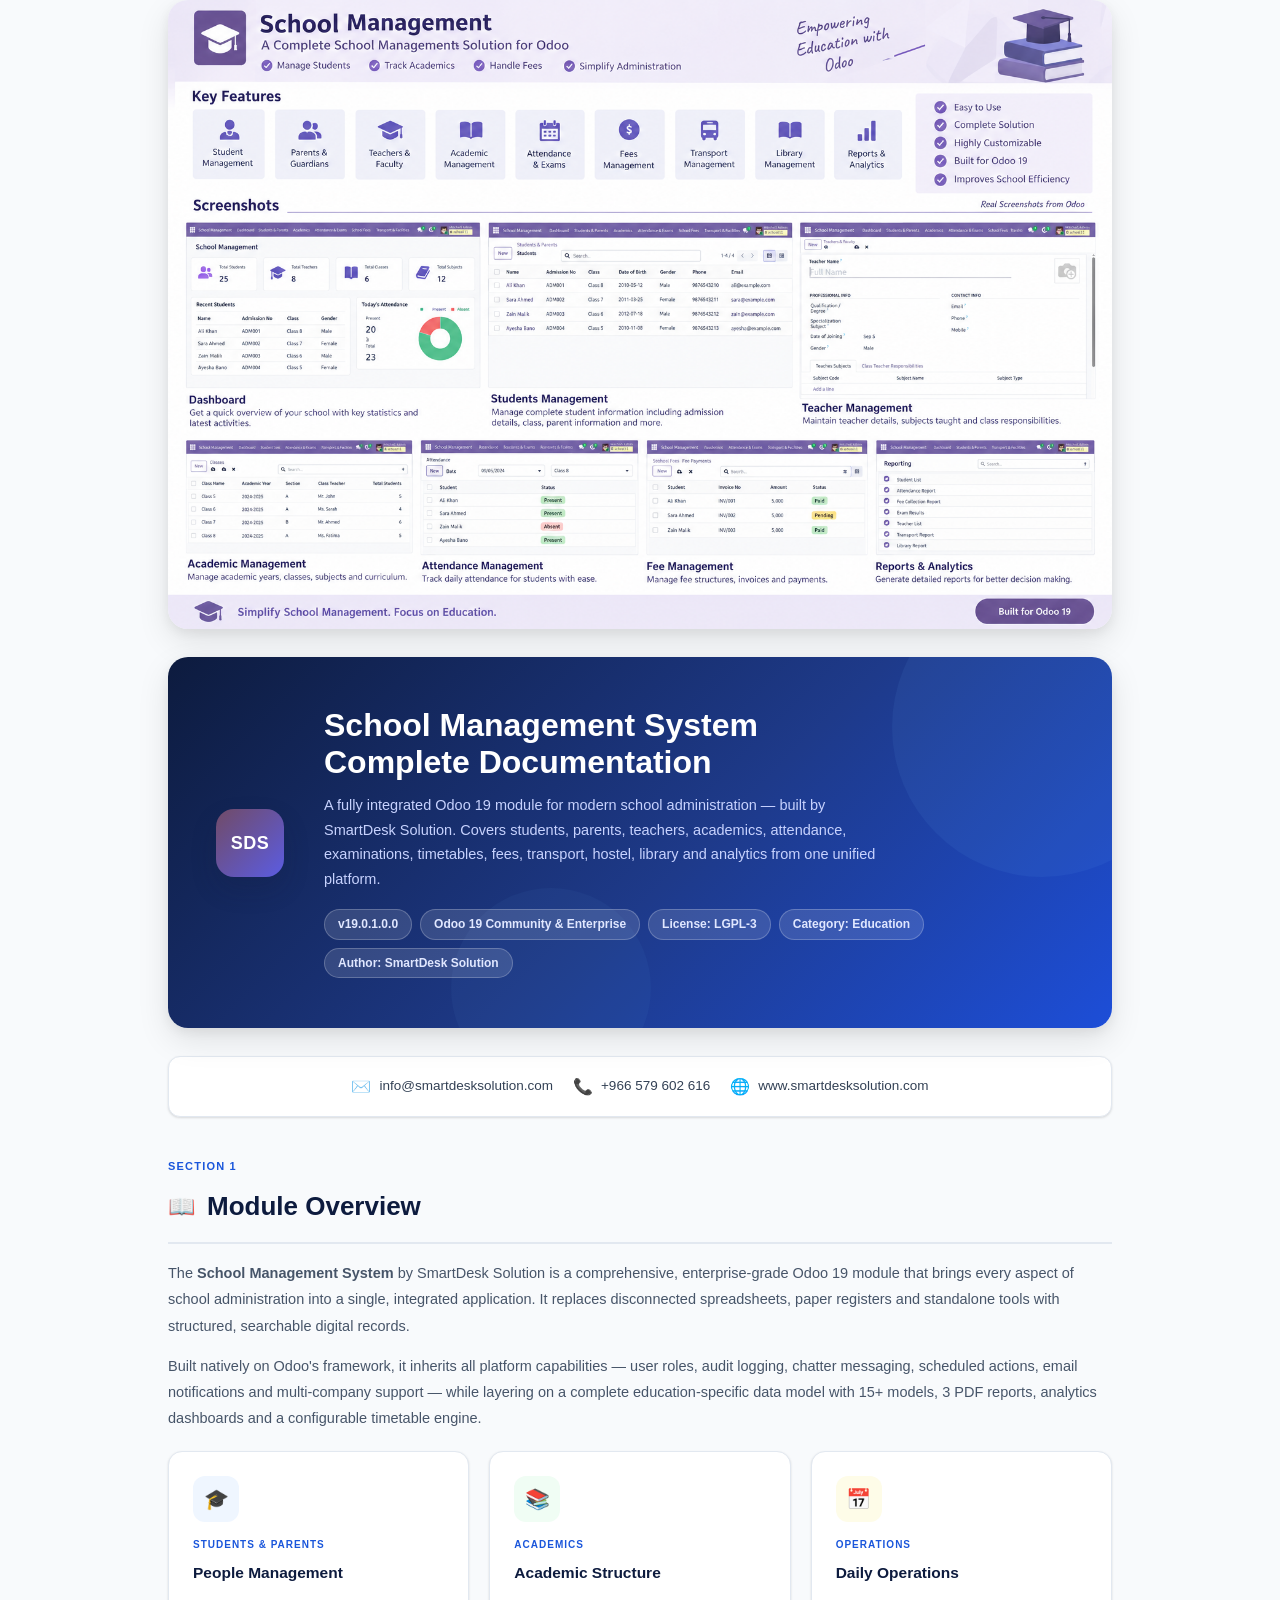
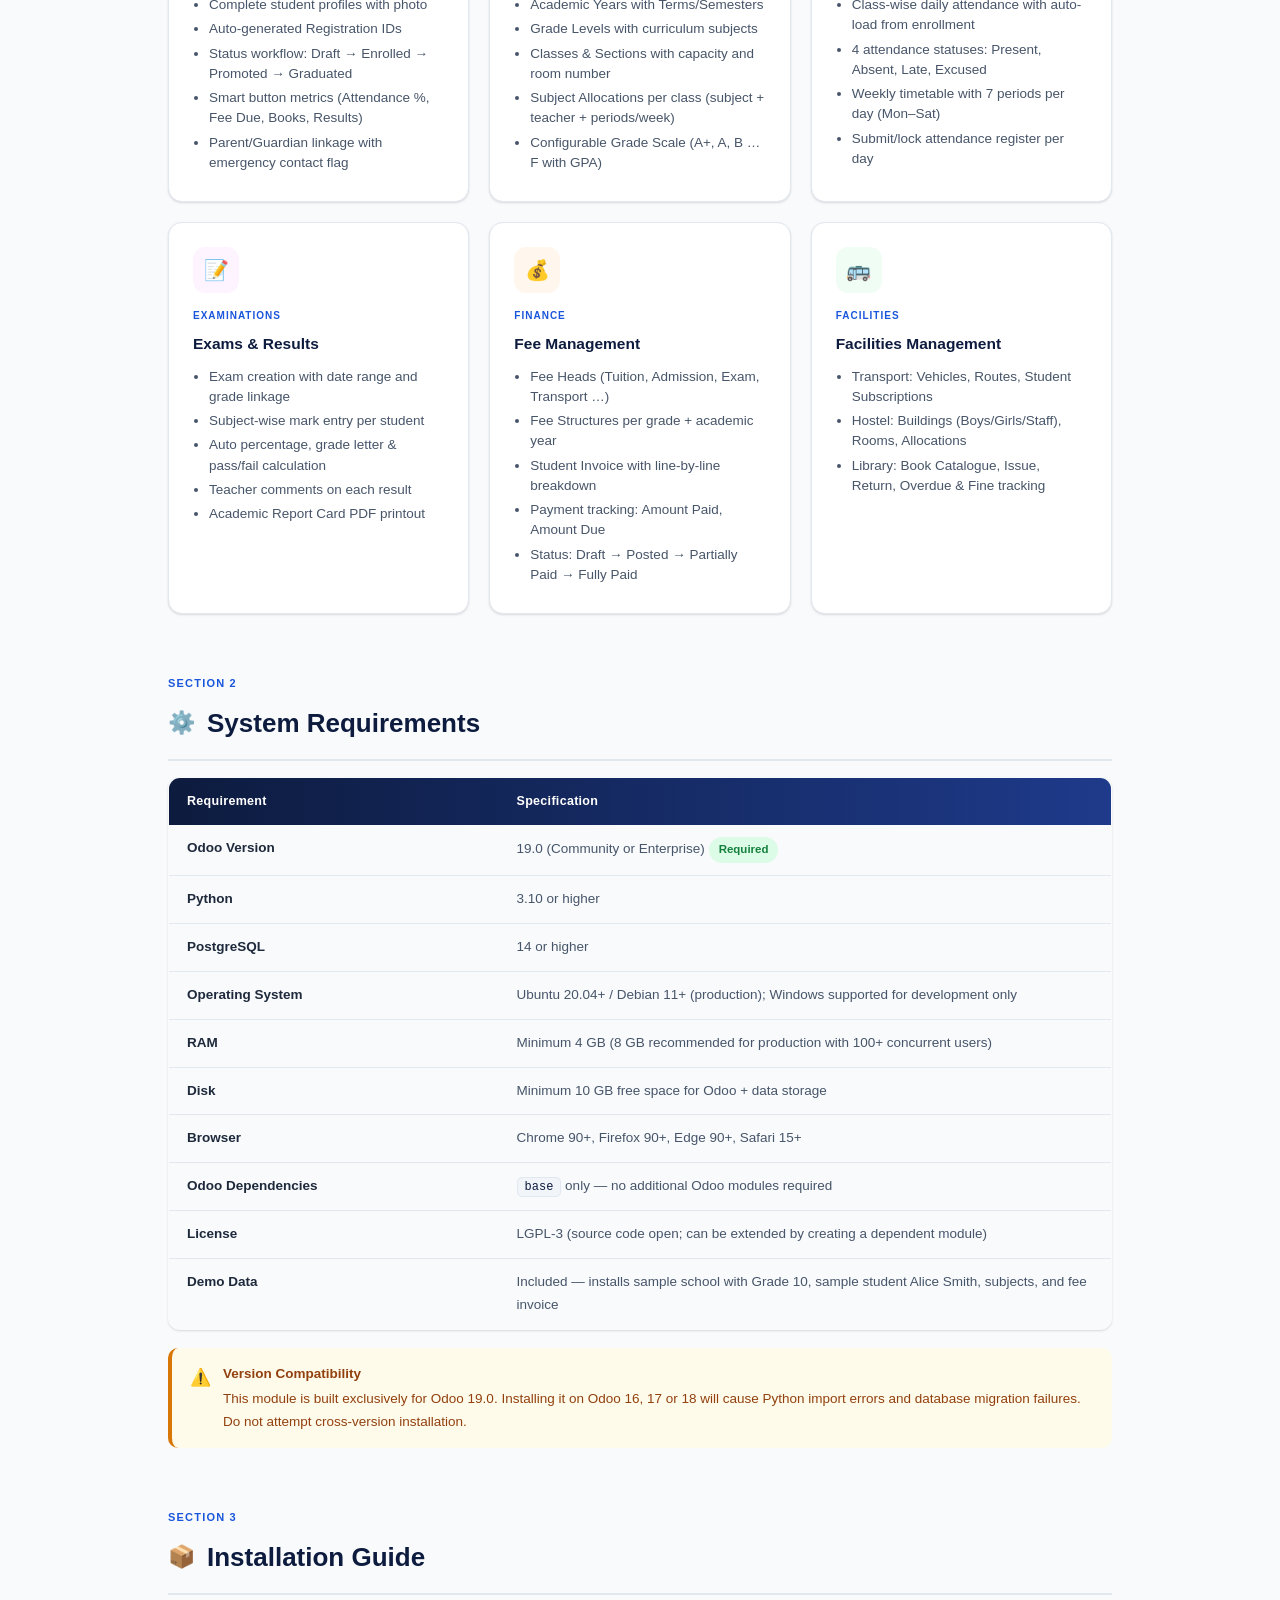
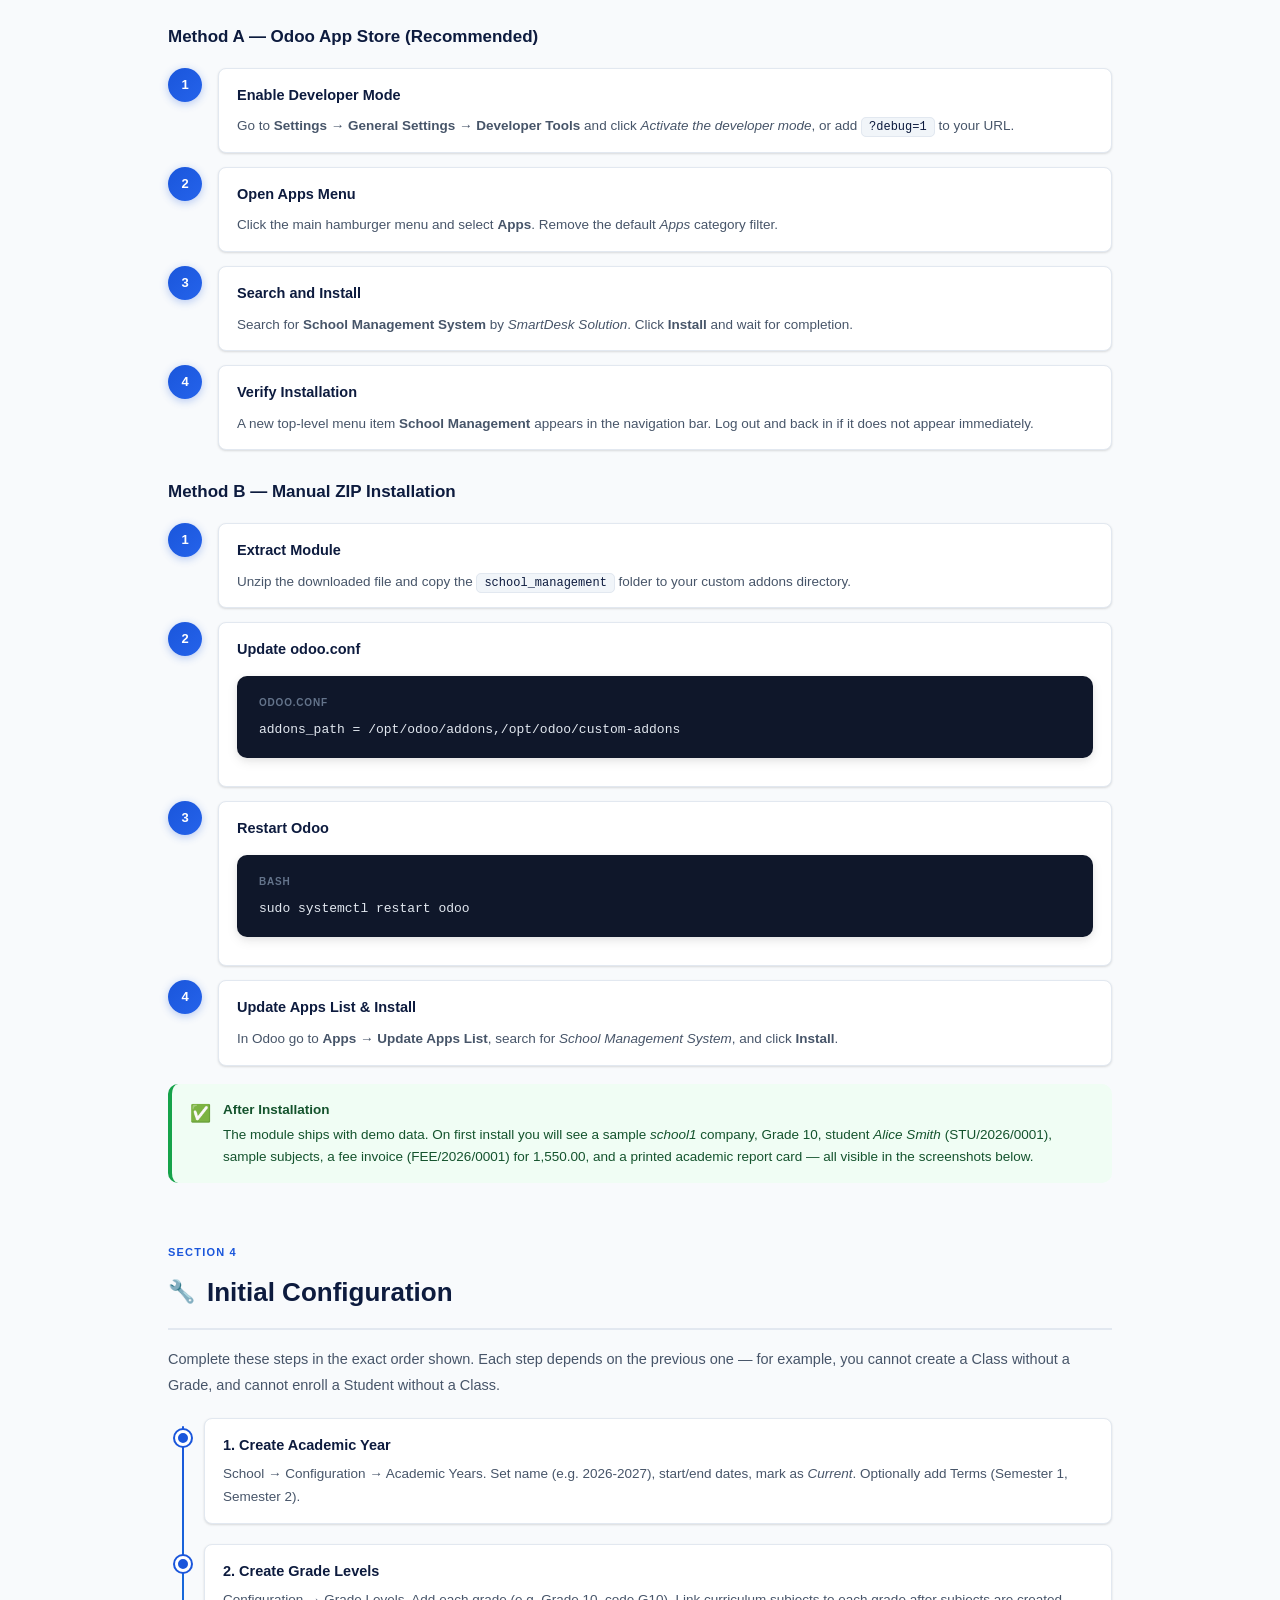
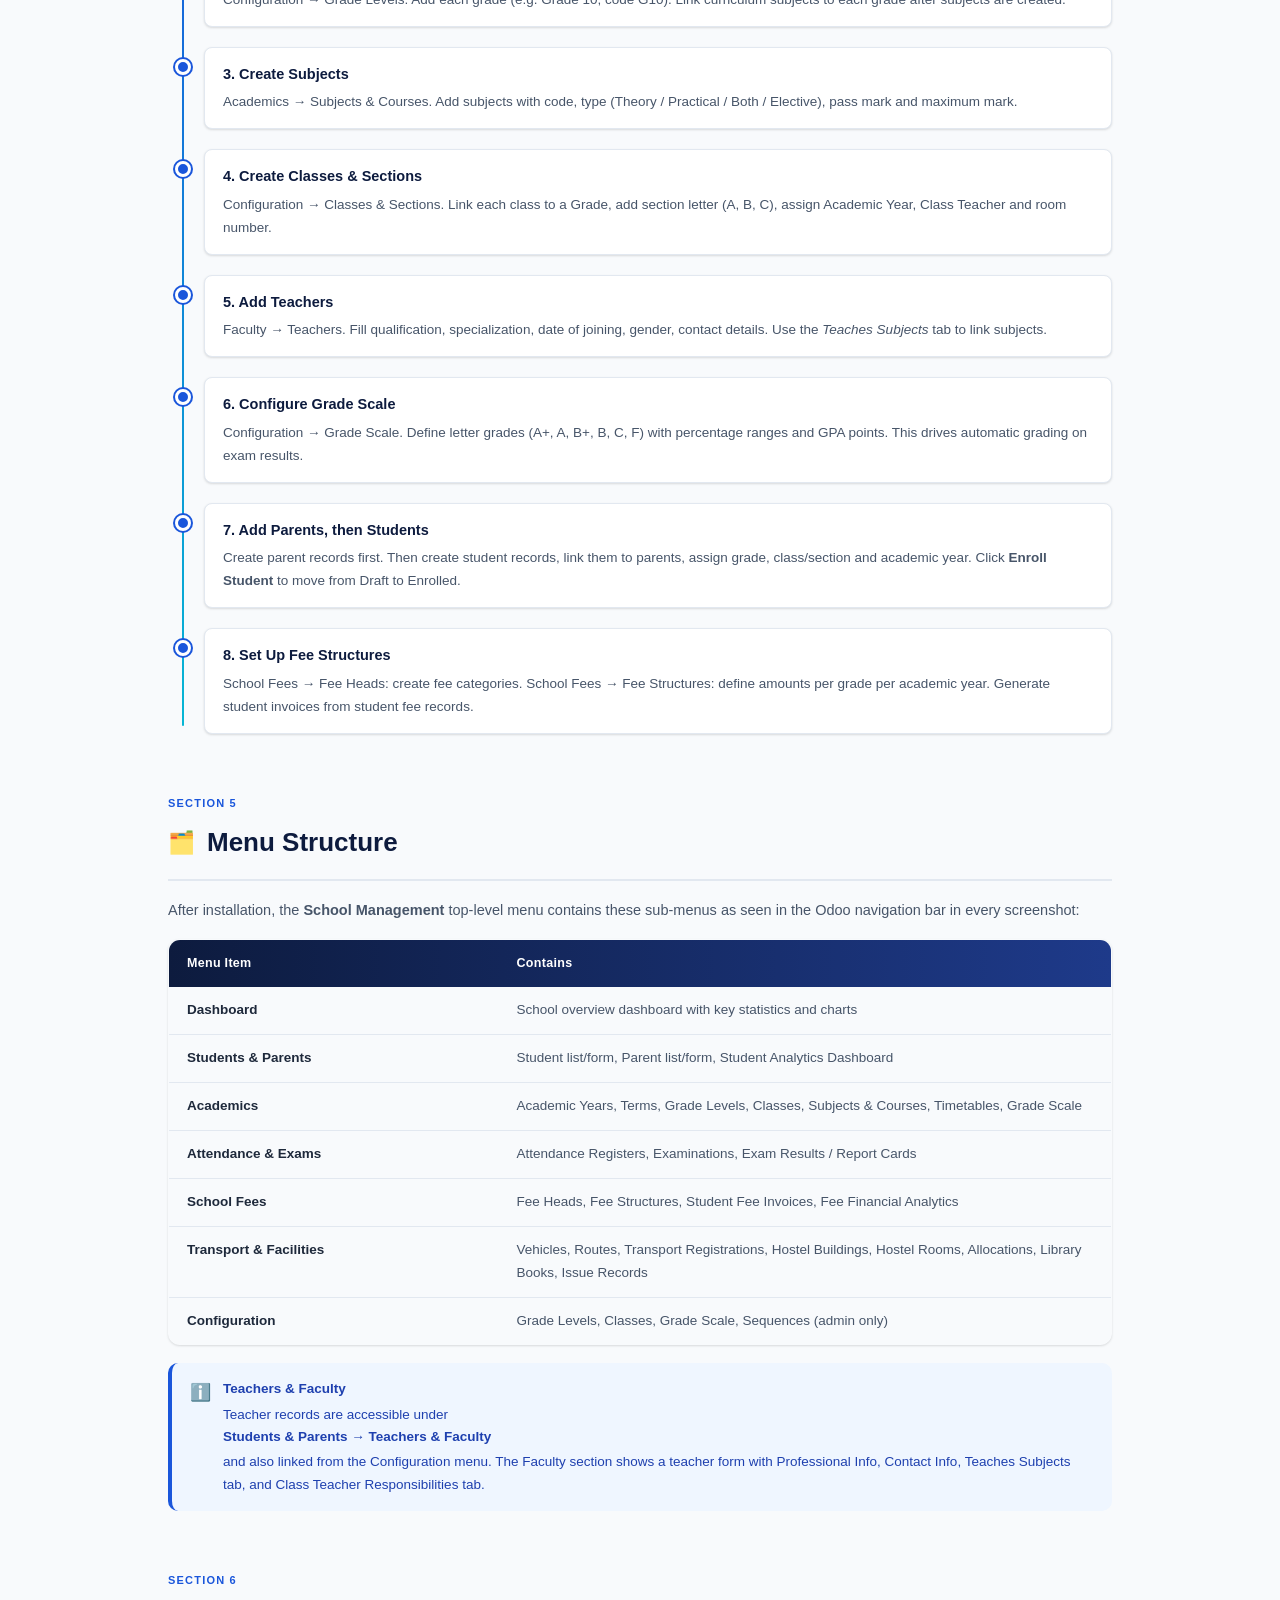
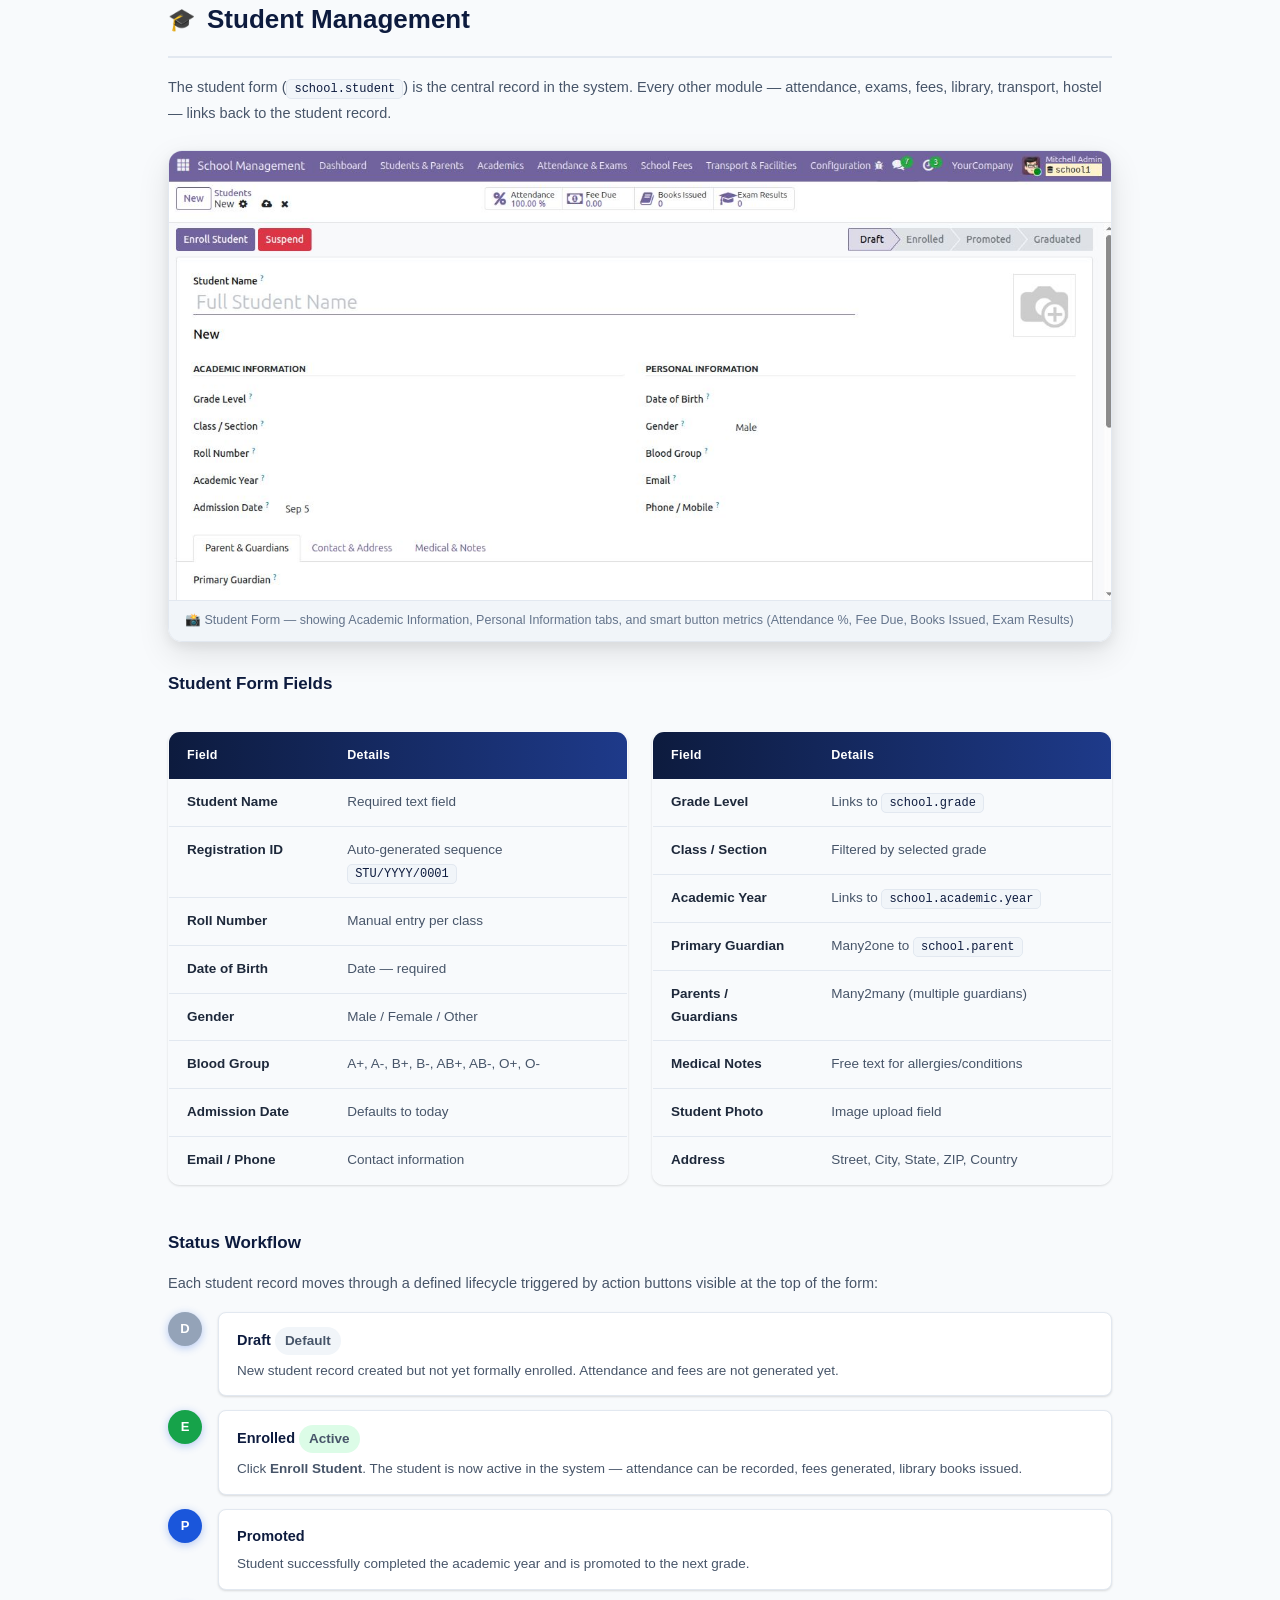
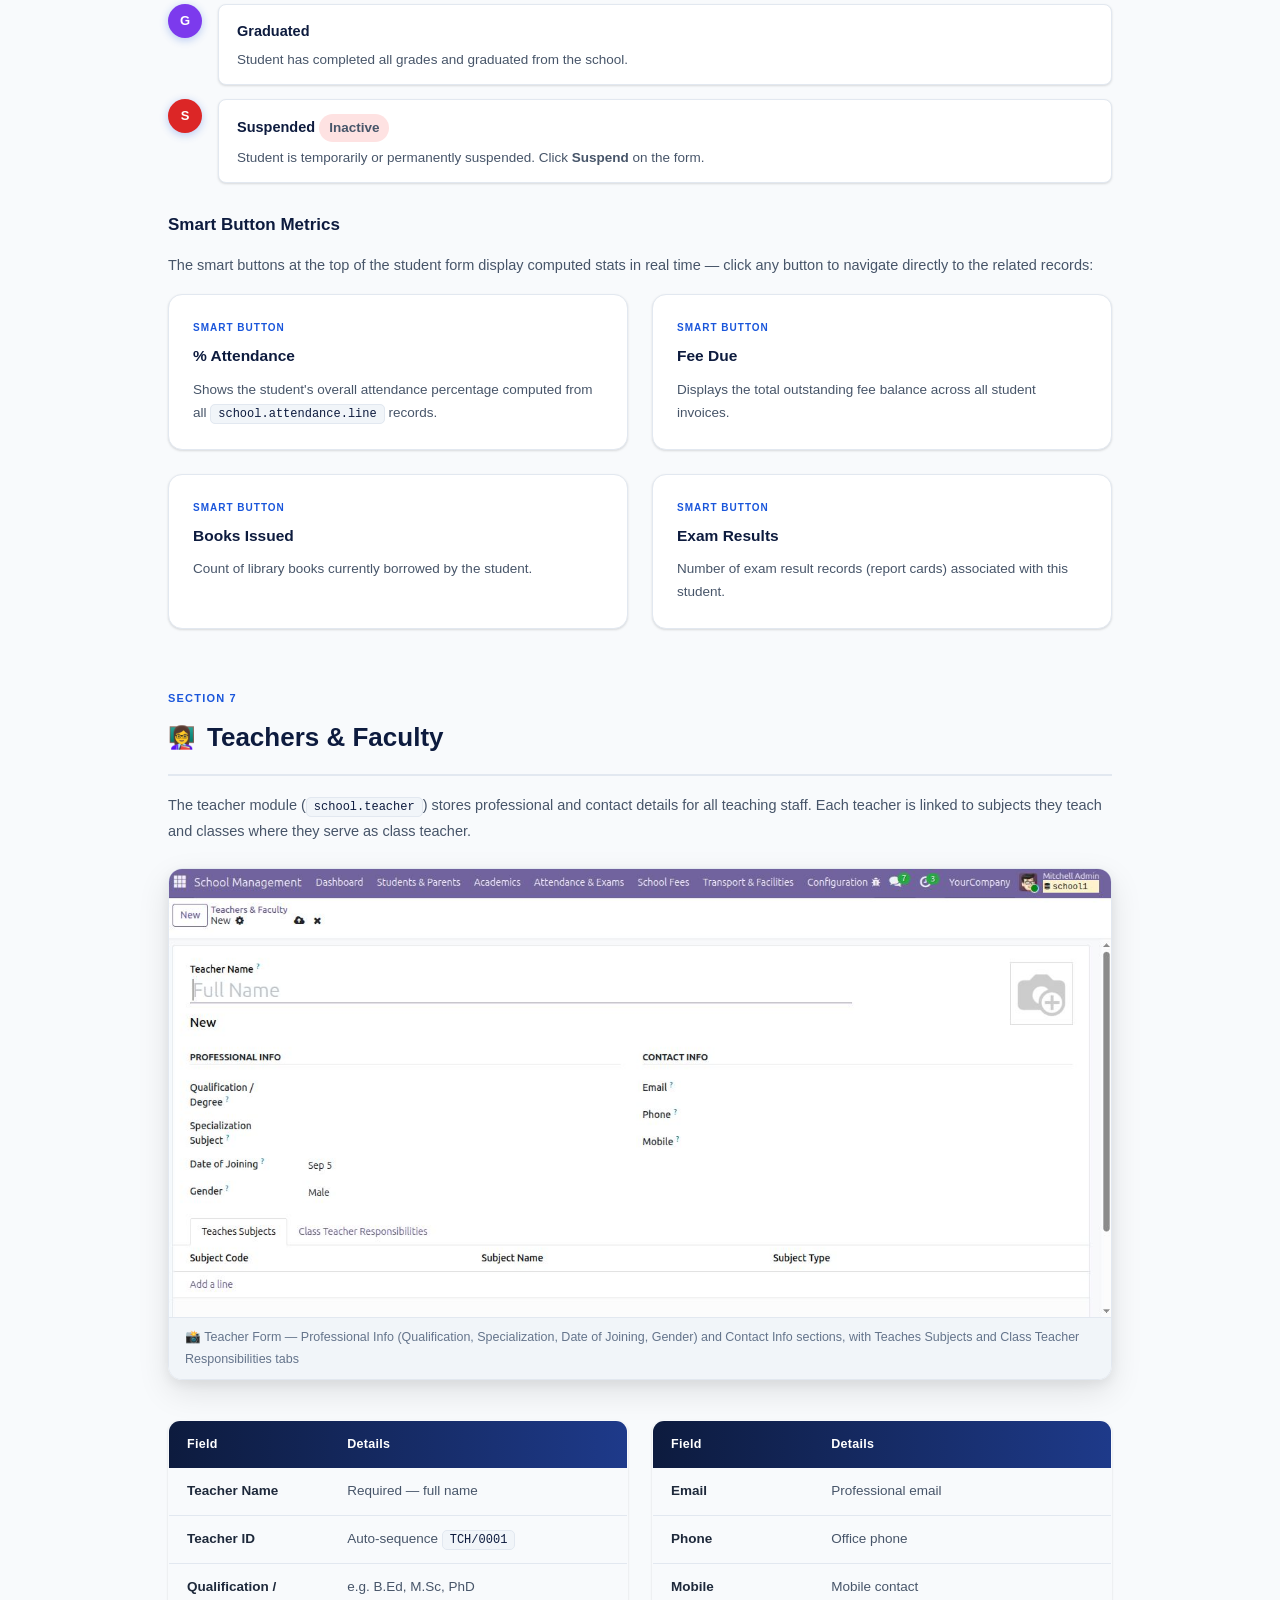
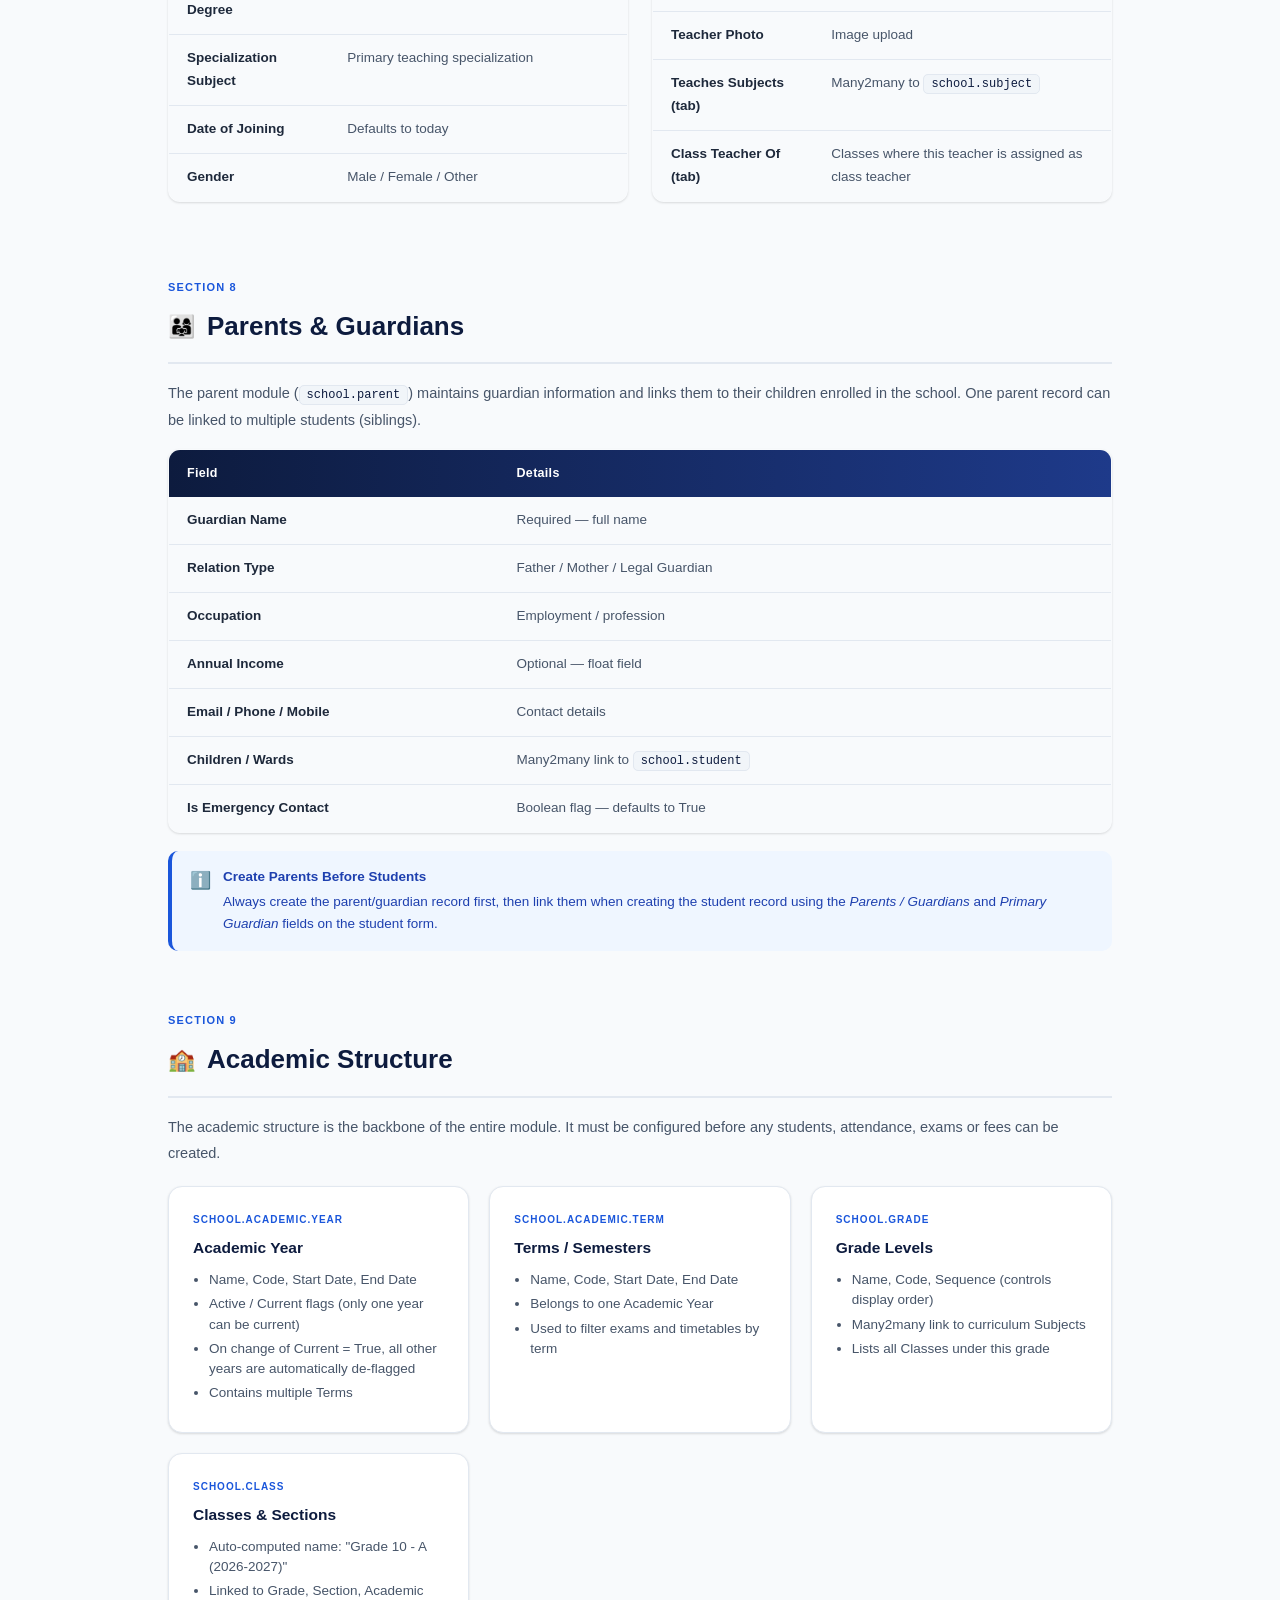
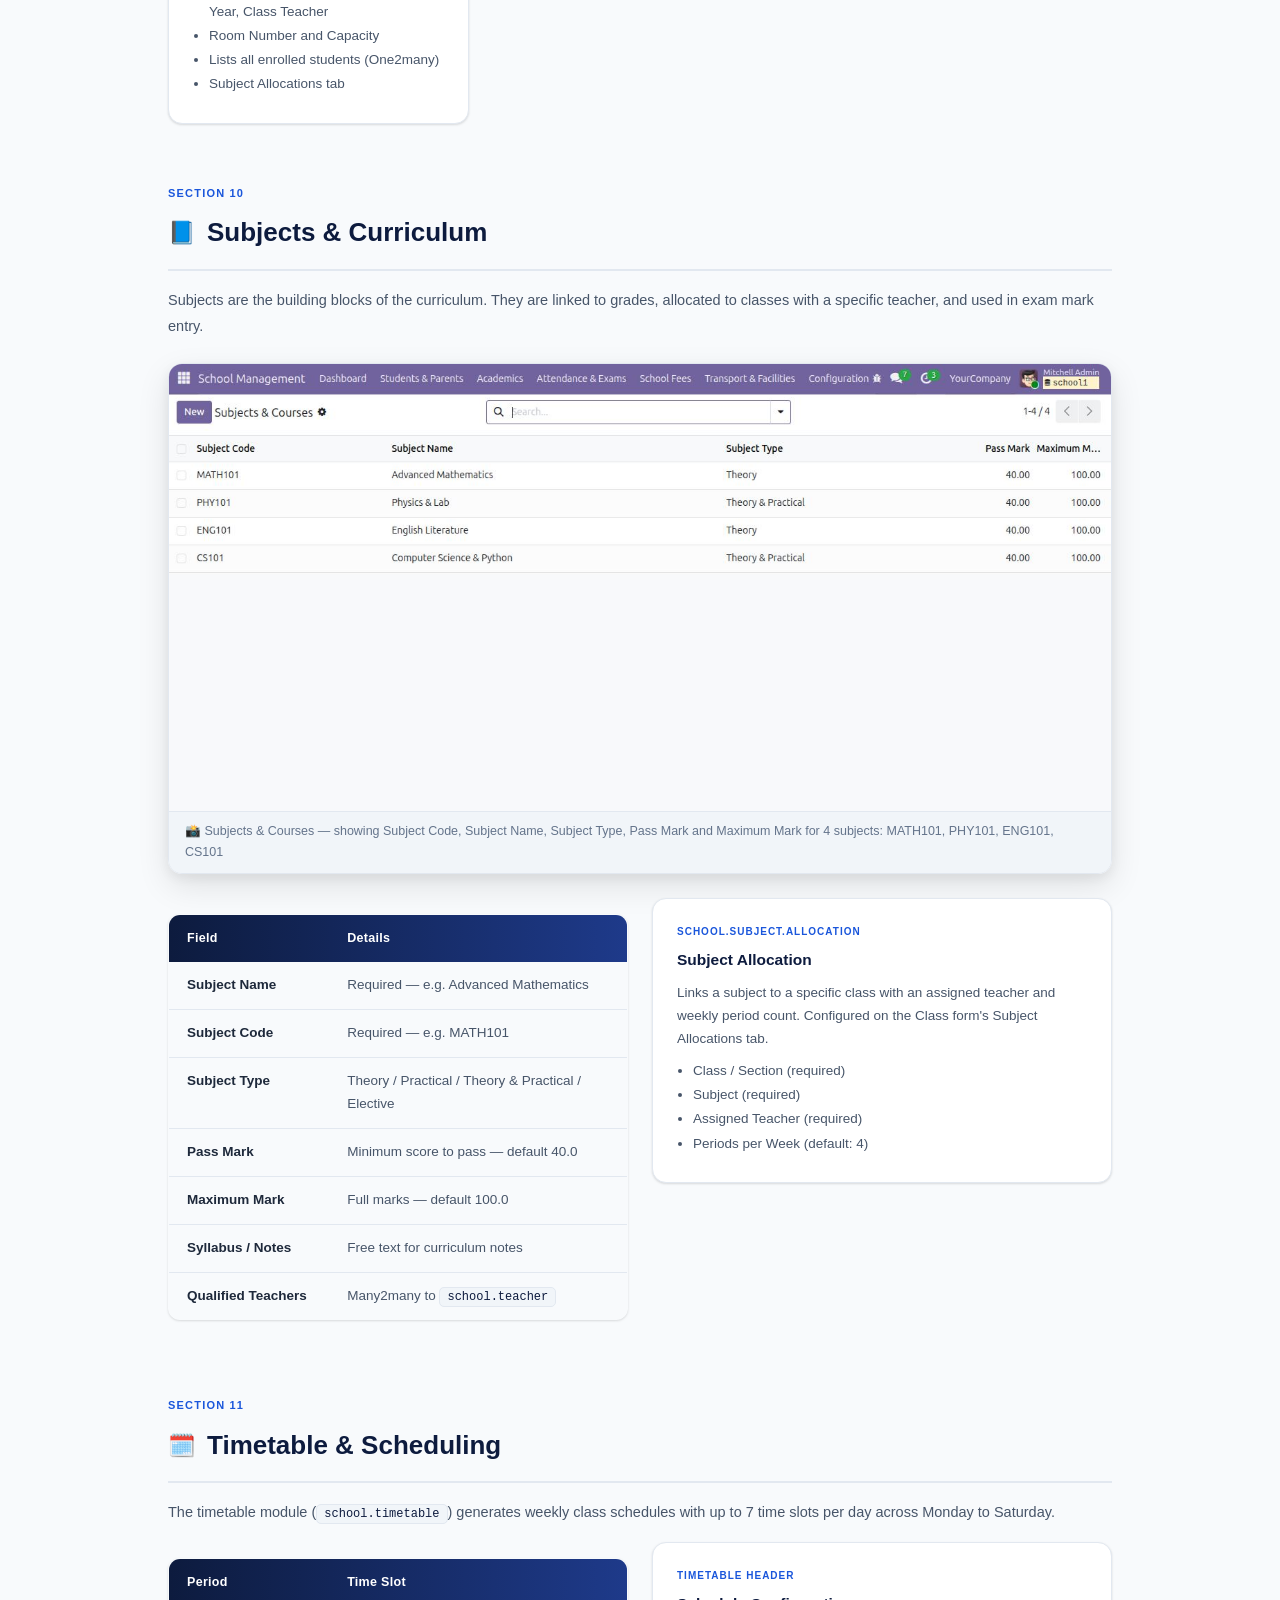
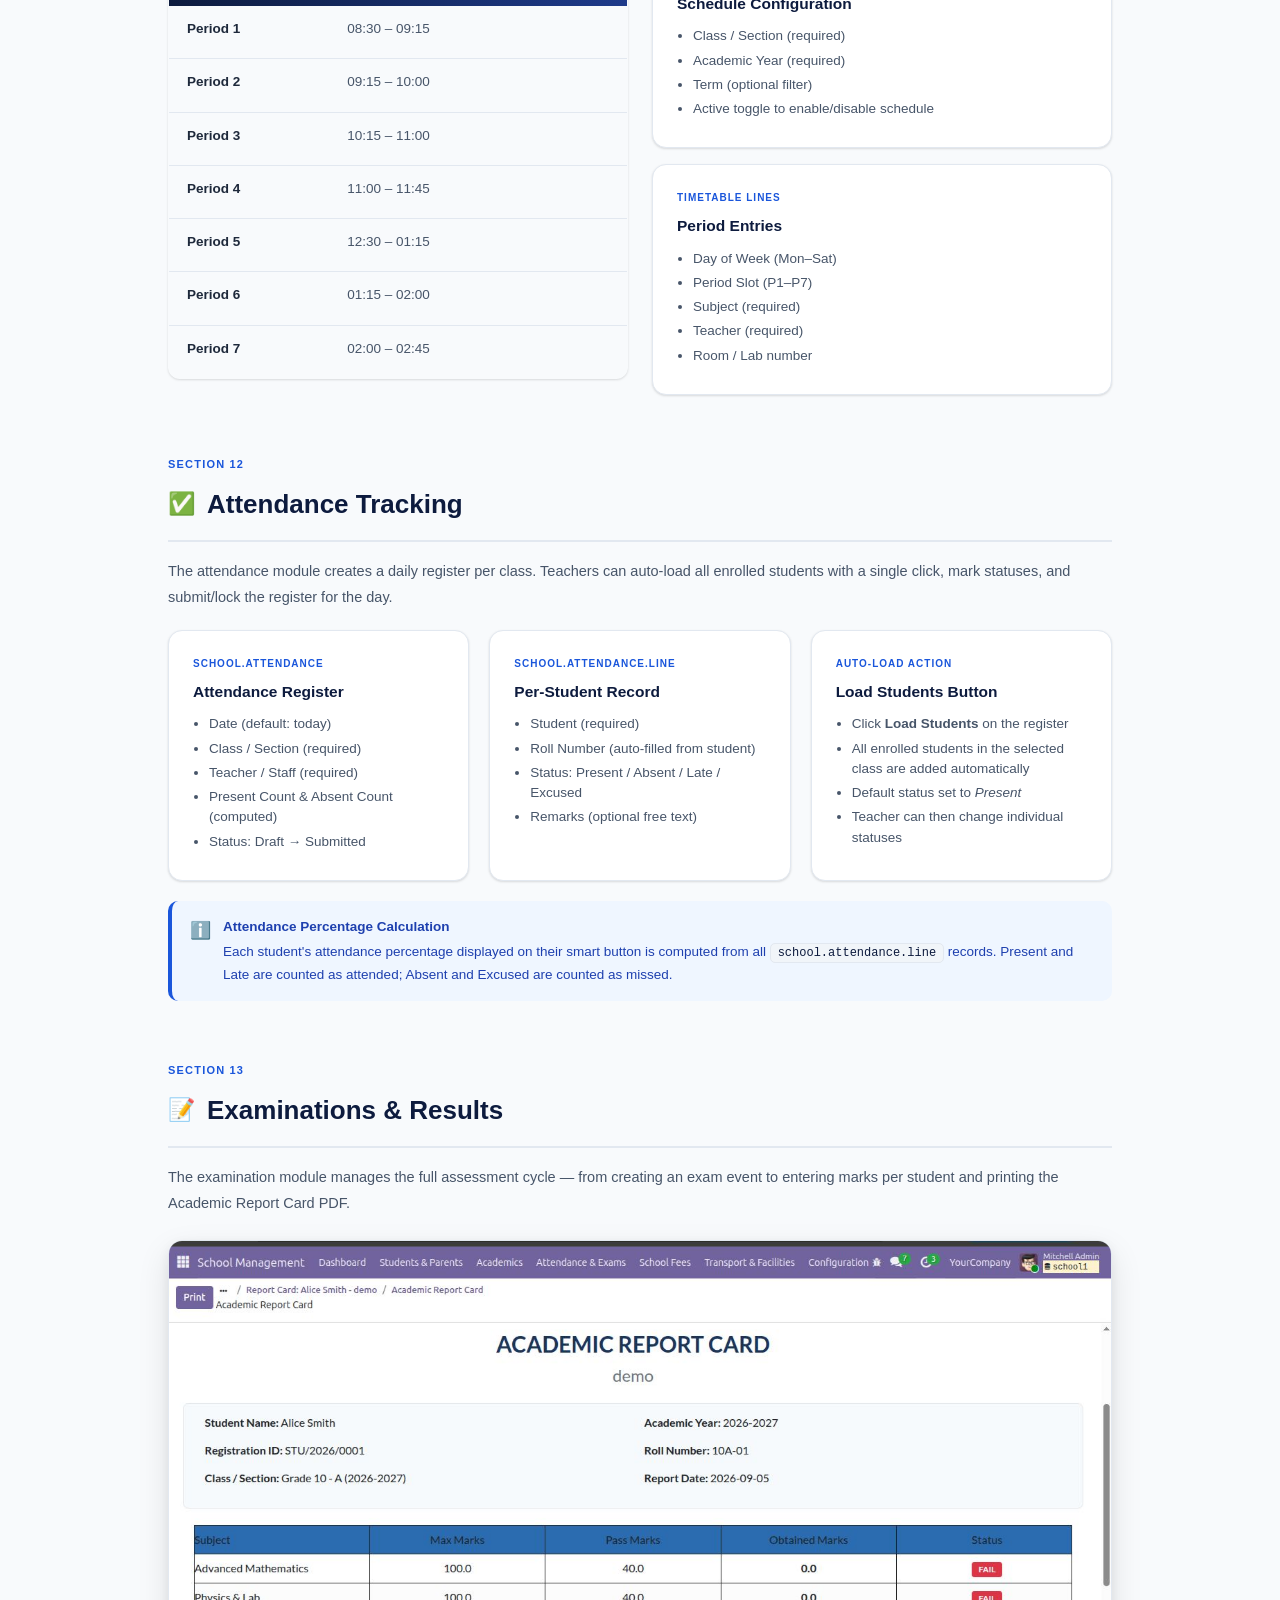
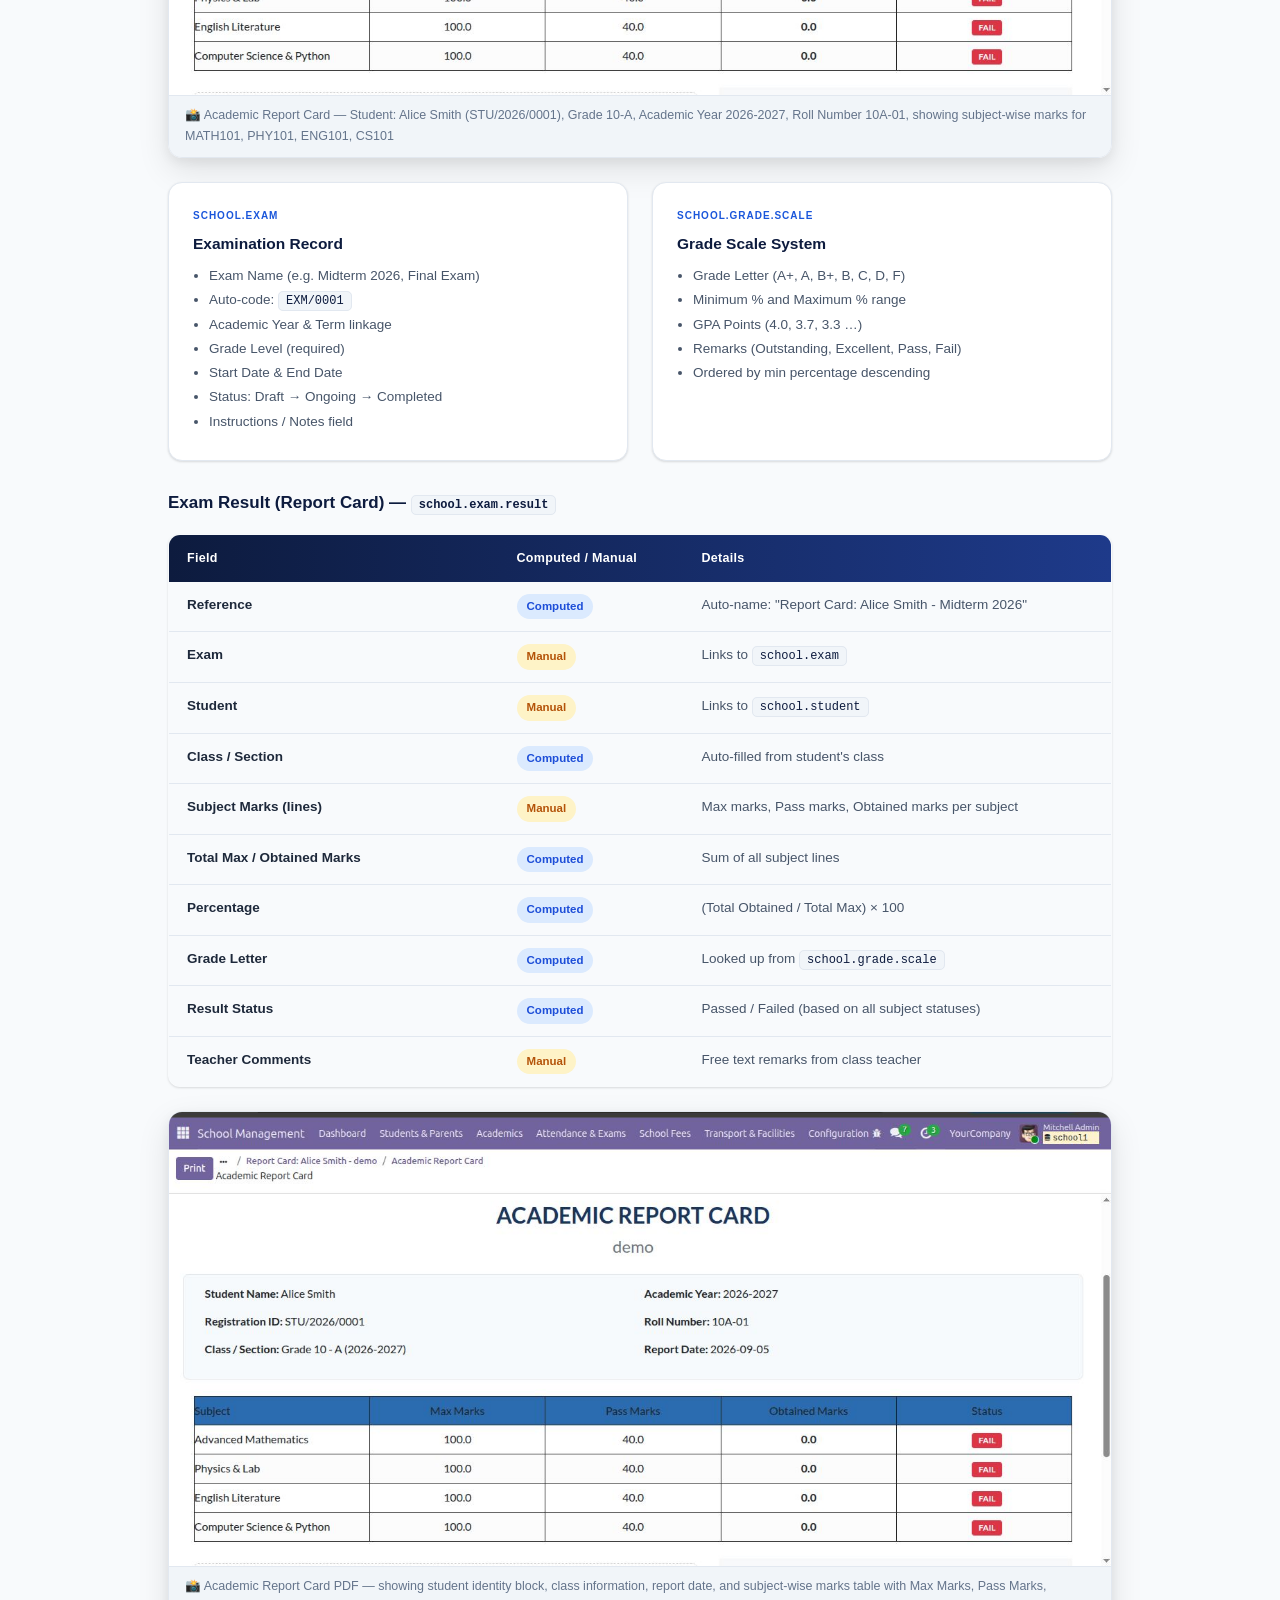
==== commit 2728ccd1: "Improve Apps Store documentation design" ====
--- a/sds_school_management/static/description/index.html
+++ b/sds_school_management/static/description/index.html
@@ -1,13 +1,13 @@
 <!DOCTYPE html>
+<!DOCTYPE html>
+
 <html lang="en">
 
 <head>
-    <meta charset="UTF-8" />
-    <meta name="viewport" content="width=device-width,initial-scale=1.0" />
-    <title>School Management System – Documentation | SmartDesk Solution</title>
-    <link
-        href="https://fonts.googleapis.com/css2?family=Inter:wght@300;400;500;600;700;800&family=Poppins:wght@600;700;800;900&family=JetBrains+Mono:wght@400;500&display=swap"
-        rel="stylesheet" />
+    <meta charset="utf-8" />
+    <meta content="width=device-width,initial-scale=1.0" name="viewport" />
+    <title>SDS School Management System | Odoo 19 Documentation</title>
+
     <style>
         * {
             box-sizing: border-box;
@@ -914,22 +914,40 @@
                 text-align: center
             }
         }
+
+        .sds-text-brand {
+            width: 68px;
+            height: 68px;
+            border-radius: 18px;
+            display: inline-flex;
+            align-items: center;
+            justify-content: center;
+            background: linear-gradient(135deg, #714b67, #5b5ce2);
+            color: #fff;
+            font-family: Arial, sans-serif;
+            font-size: 18px;
+            font-weight: 900;
+            letter-spacing: .5px;
+            box-shadow: 0 12px 26px rgba(23, 27, 58, .18);
+        }
+
+        .banner-wrap img,
+        .screenshot-wrap img {
+            max-width: 100%;
+            height: auto;
+        }
     </style>
 </head>
 
 <body>
     <div class="wrap">
-
         <!-- BANNER -->
-        <div class="banner-wrap"><img
-                src="[data-uri]